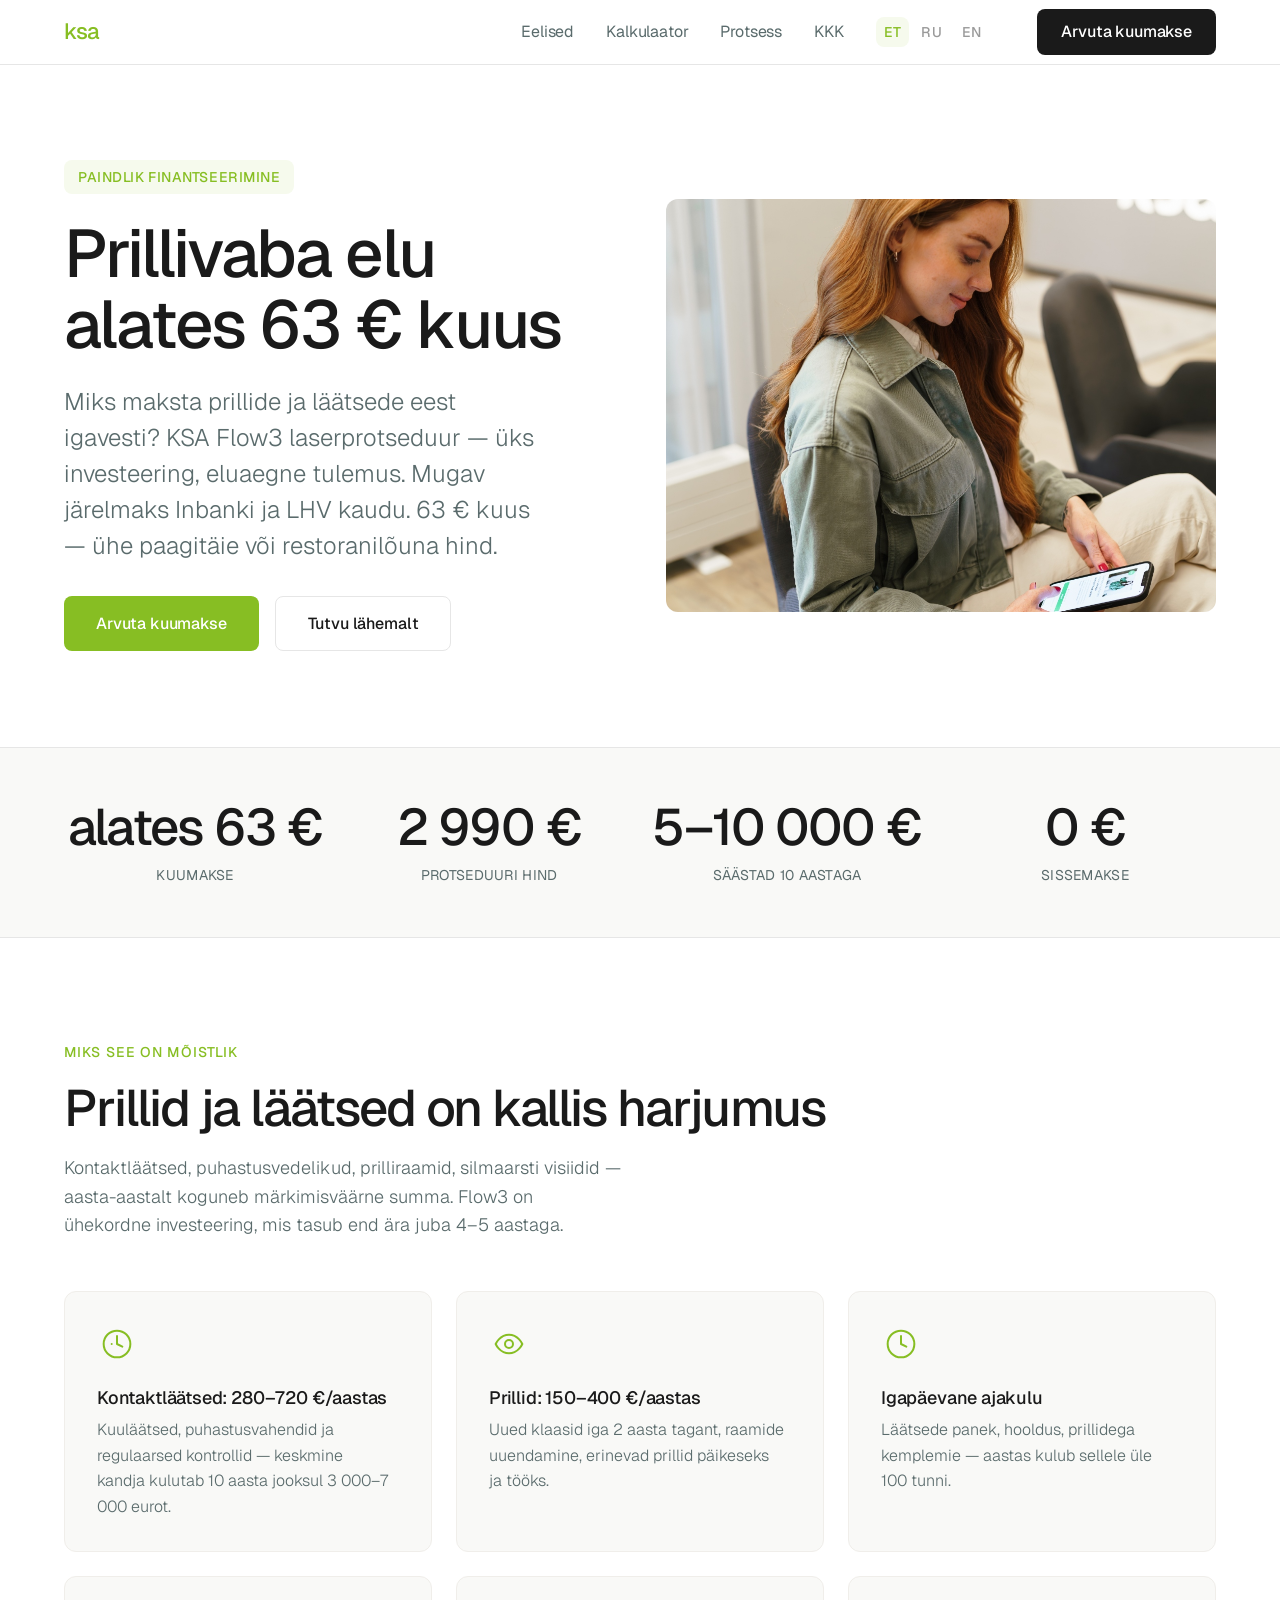
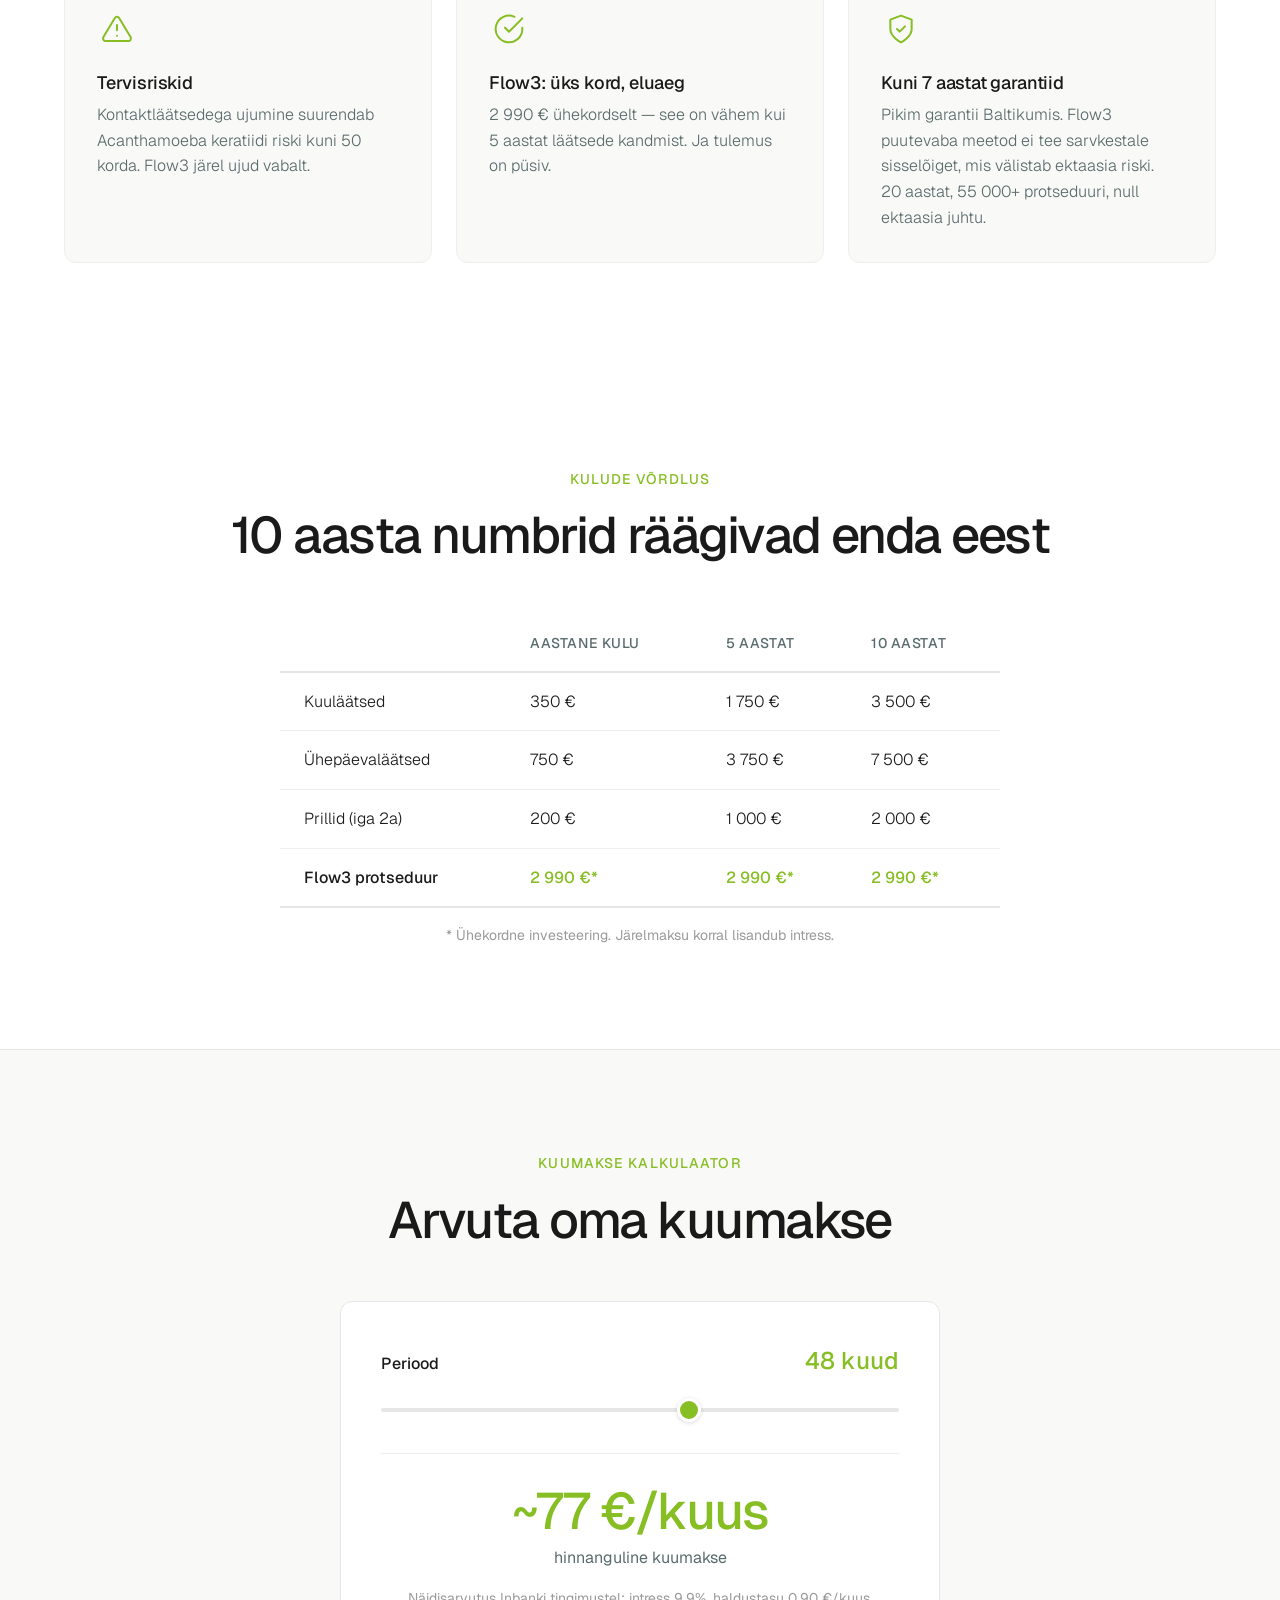
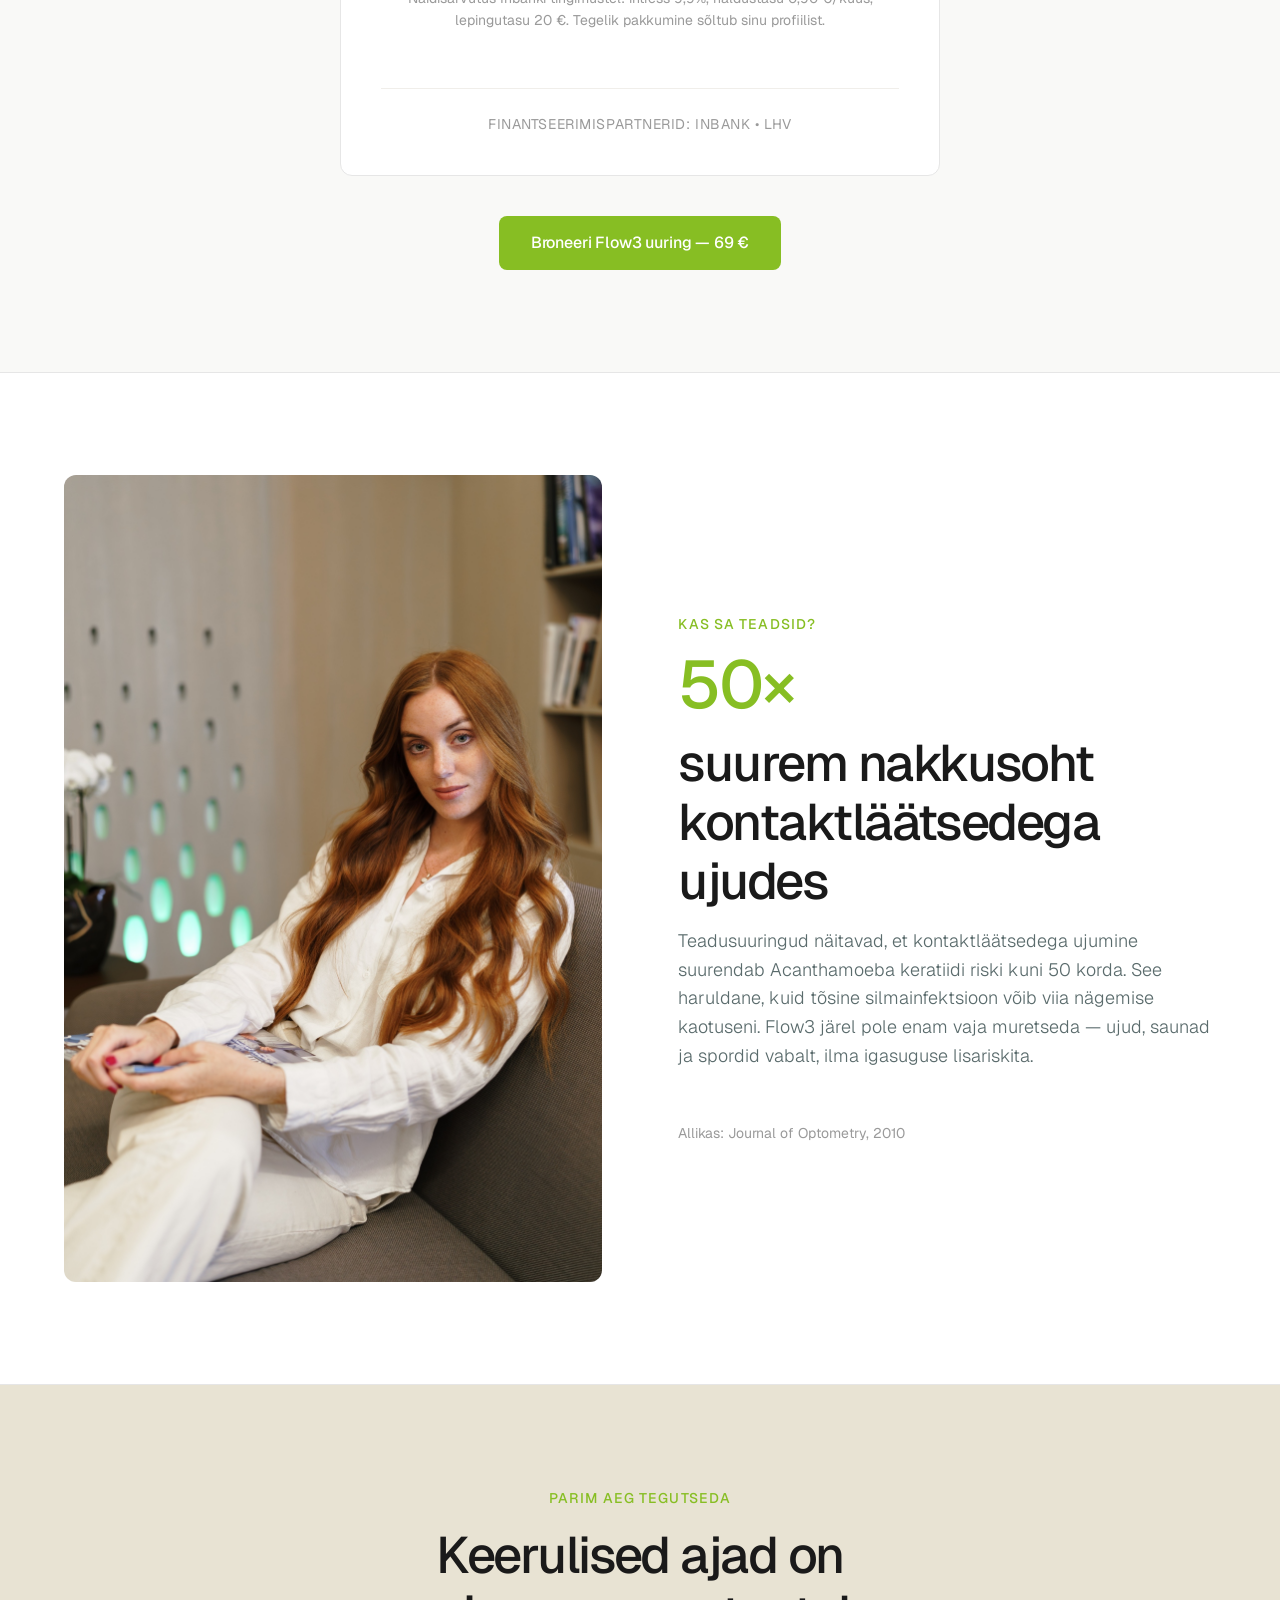
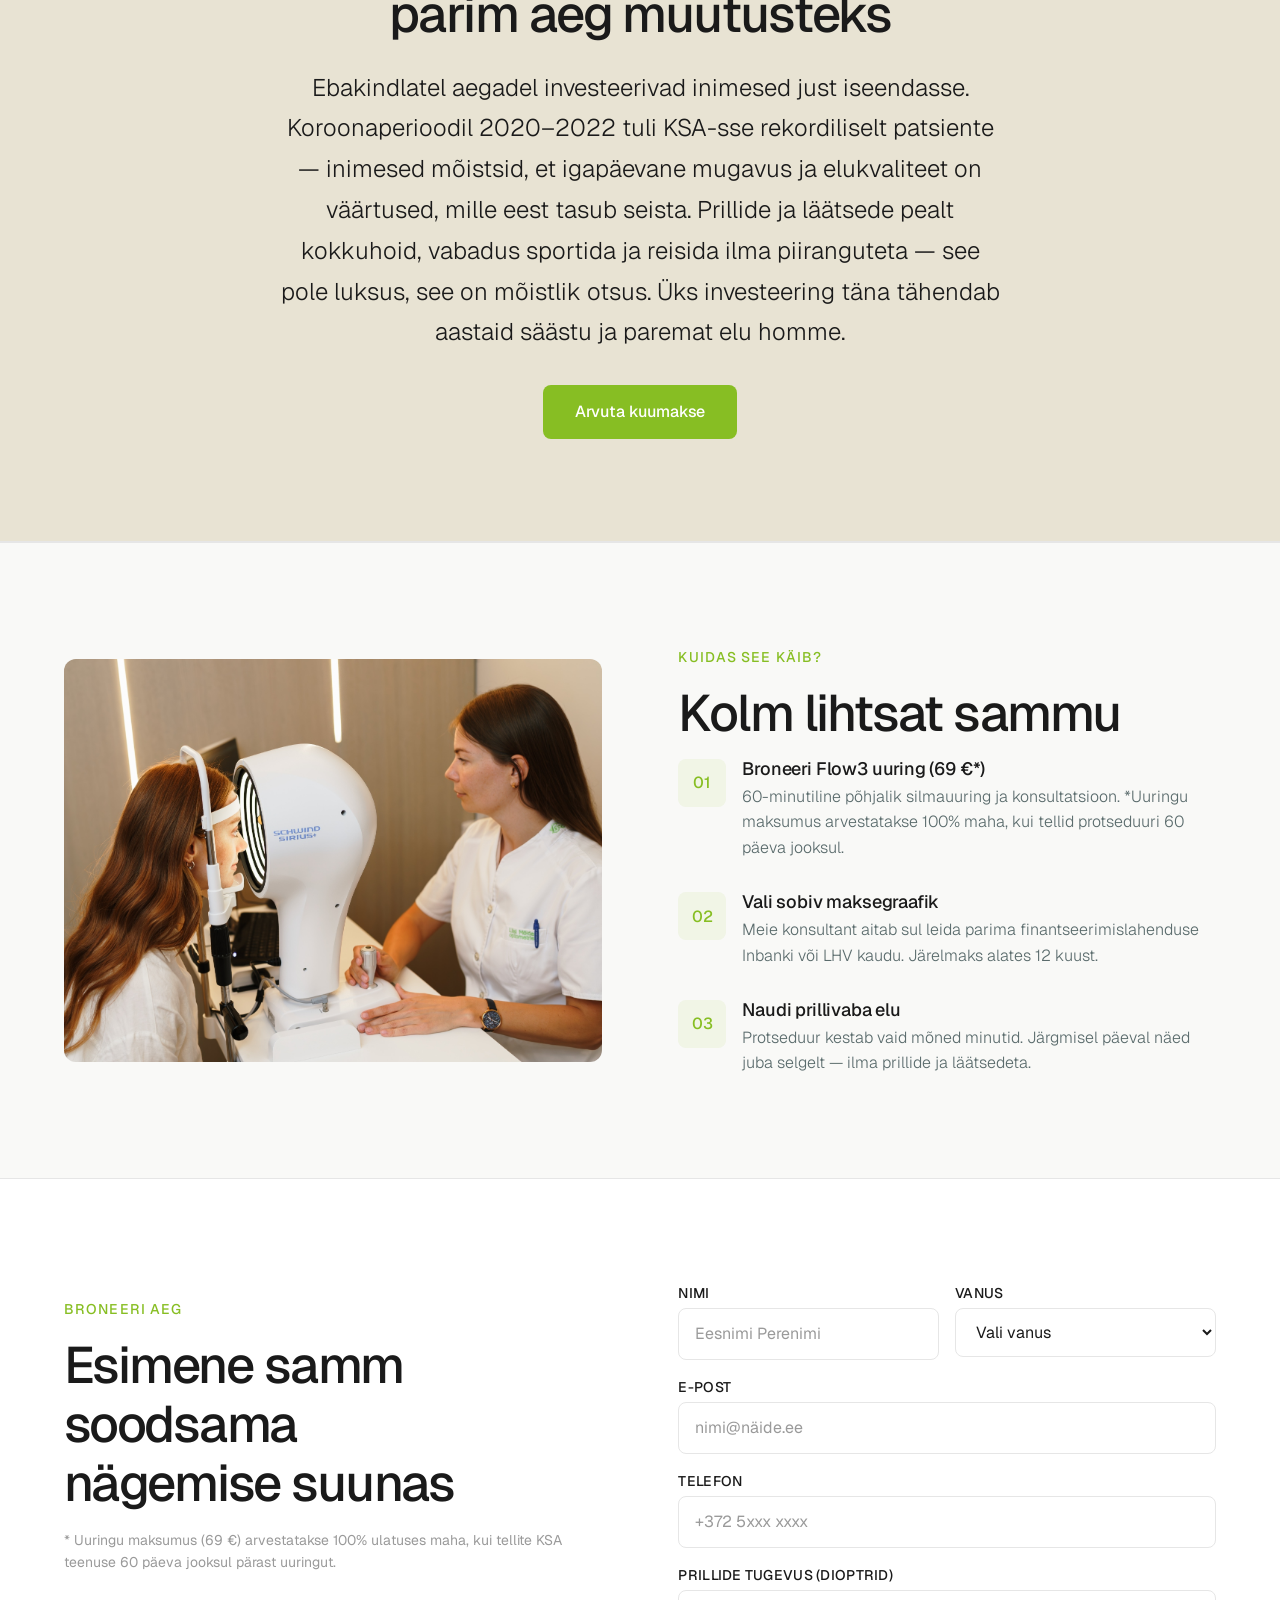
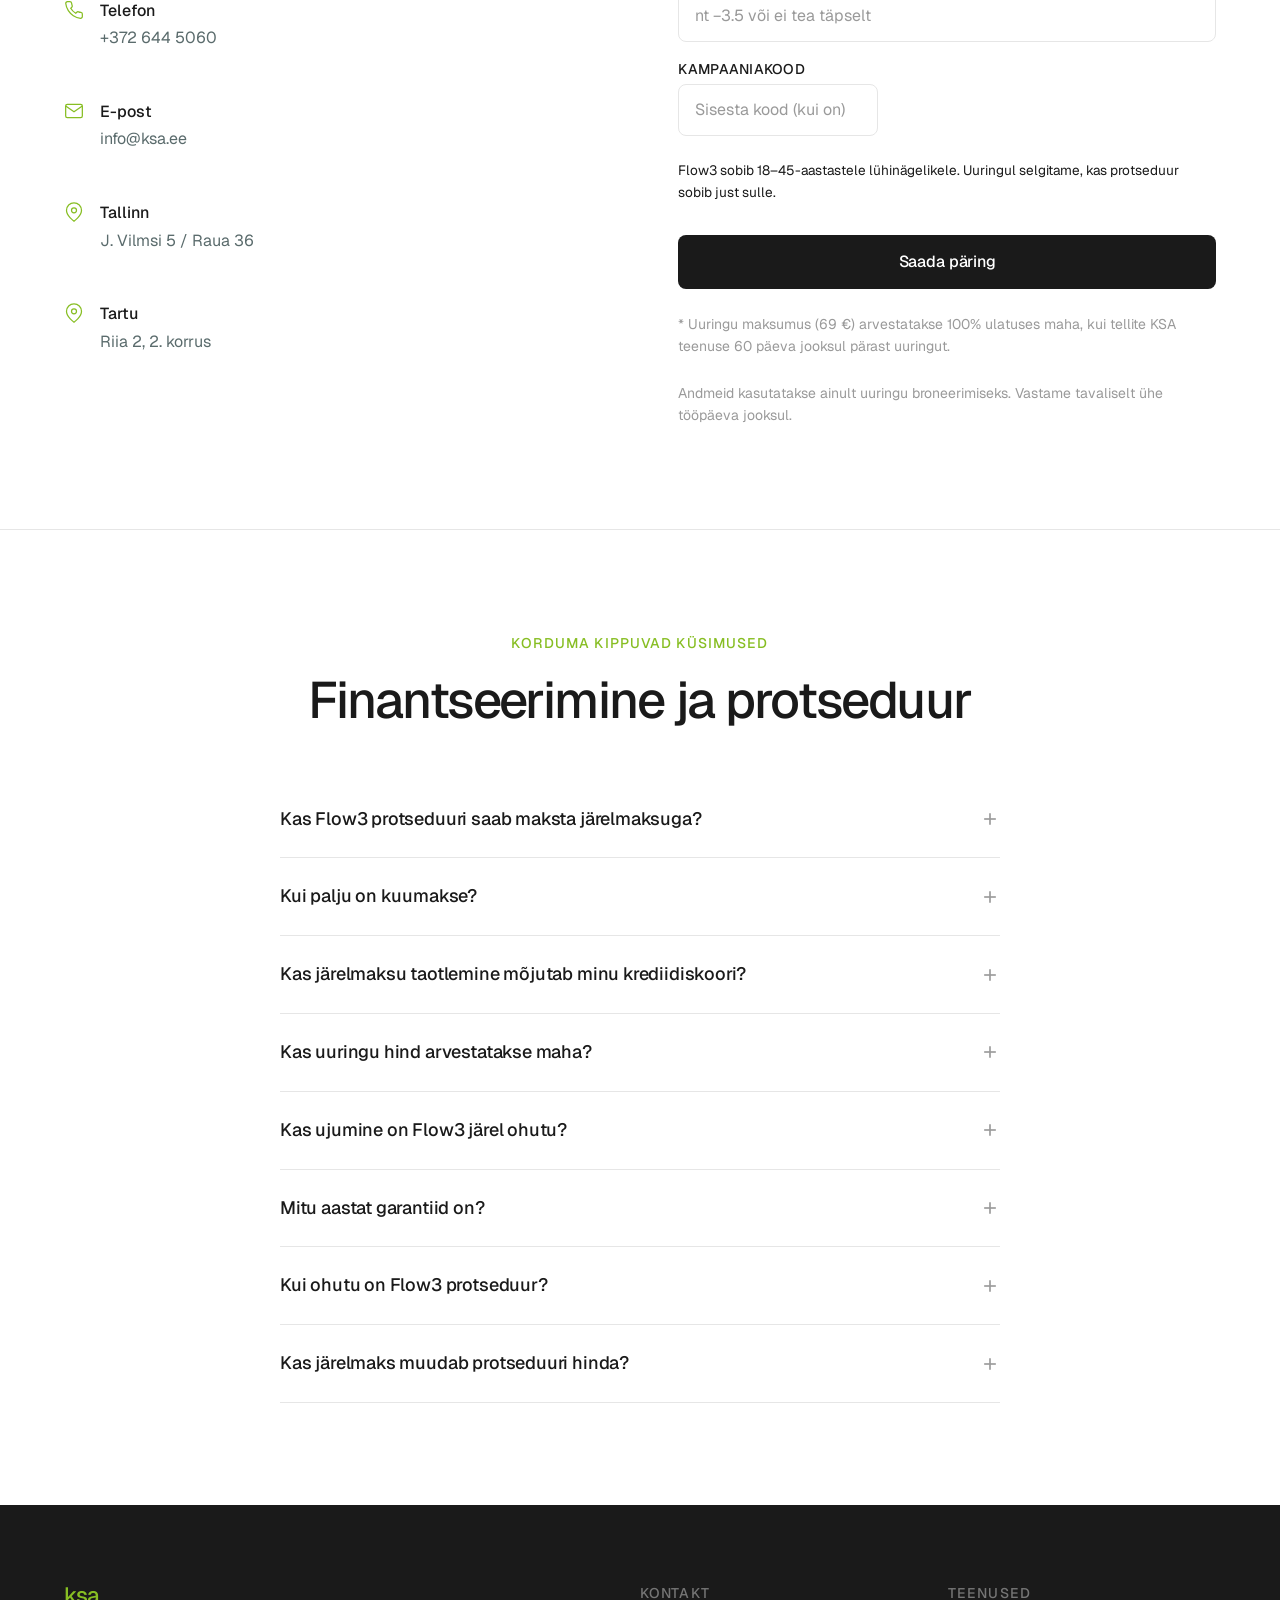
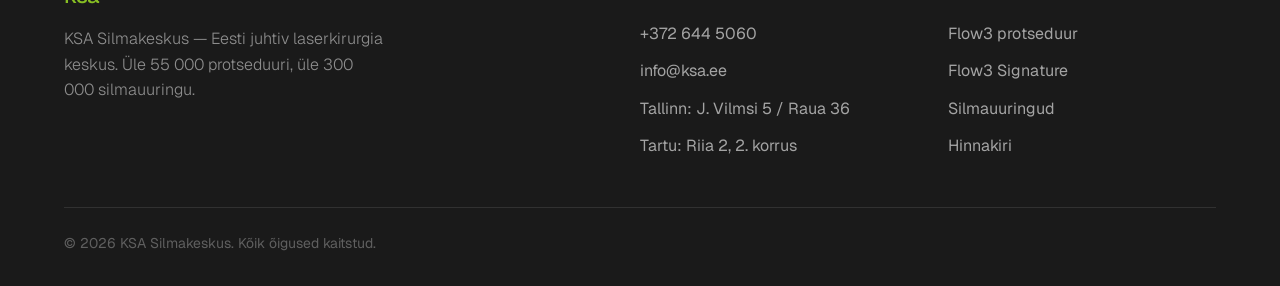
==== index.html @ 9196b253 "Add schema markup (MedicalOrganization + MedicalProcedure) and llms.txt for LLM/AI search visibility" ====
<!DOCTYPE html>
<html lang="et">
<head>
      <!-- Google Tag Manager -->
      <script>(function(w,d,s,l,i){w[l]=w[l]||[];w[l].push({'gtm.start':
                                                                new Date().getTime(),event:'gtm.js'});var f=d.getElementsByTagName(s)[0],
      j=d.createElement(s),dl=l!='dataLayer'?'&l='+l:'';j.async=true;j.src=
      'https://www.googletagmanager.com/gtm.js?id='+i+dl;f.parentNode.insertBefore(j,f);
                                  })(window,document,'script','dataLayer','GTM-KCZVRJ8');</script>
      <!-- End Google Tag Manager -->
<!-- Google Ads tag (gtag.js) -->
<script async src="https://www.googletagmanager.com/gtag/js?id=AW-18030087653"></script>
<script>
window.dataLayer = window.dataLayer || [];
function gtag(){dataLayer.push(arguments);}
gtag('js', new Date());
gtag('config', 'AW-18030087653');
</script>
<meta charset="UTF-8">
<meta name="viewport" content="width=device-width, initial-scale=1.0">
<title>Flow3 järelmaks — KSA Silmakeskus | Prillivaba elu alates 63 € kuus</title>
<meta name="description" content="Flow3 laserprotseduur mugava järelmaksuga alates 63 € kuus. Inbank ja LHV. Üks investeering, eluaegne tulemus. KSA Silmakeskus — Eesti juhtiv laserkirurgia keskus.">
<meta property="og:title" content="Flow3 järelmaks — KSA Silmakeskus | Prillivaba elu alates 63 € kuus">
<meta property="og:description" content="Miks maksta prillide ja läätsede eest igavesti? Flow3 laserprotseduur — üks investeering, eluaegne tulemus. Mugav järelmaks Inbanki ja LHV kaudu.">
<meta property="og:type" content="website">

<link rel="preconnect" href="https://fonts.googleapis.com">
<link rel="preconnect" href="https://fonts.gstatic.com" crossorigin>
<link href="https://fonts.googleapis.com/css2?family=Geist:wght@300;400;500;600&display=swap" rel="stylesheet">

<link rel="stylesheet" href="./base.css">
<link rel="stylesheet" href="./style.css">
<noscript><style>.reveal { opacity: 1 !important; transform: none !important; }</style></noscript>
<!-- Meta Pixel Code -->
<script>
!function(f,b,e,v,n,t,s)
{if(f.fbq)return;n=f.fbq=function(){n.callMethod?
n.callMethod.apply(n,arguments):n.queue.push(arguments)};
if(!f._fbq)f._fbq=n;n.push=n;n.loaded=!0;n.version="2.0";
n.queue=[];t=b.createElement(e);t.async=!0;
t.src=v;s=b.getElementsByTagName(e)[0];
s.parentNode.insertBefore(t,s)}(window, document,"script",
"https://connect.facebook.net/en_US/fbevents.js");
fbq("init", "116445785392738");
fbq("track", "PageView");
</script>
<noscript><img height="1" width="1" style="display:none"
src="https://www.facebook.com/tr?id=116445785392738&ev=PageView&noscript=1"/></noscript>
<!-- End Meta Pixel Code -->
<!-- KSA Silmakeskus Schema Markup — LLM & Search Optimization -->
<script type="application/ld+json">
{
  "@context": "https://schema.org",
  "@type": "MedicalOrganization",
  "name": "KSA Silmakeskus",
  "alternateName": ["KSA Eye Centre", "KSA Глазной Центр"],
  "url": "https://ksa.ee",
  "logo": "https://ksa.ee/logo.png",
  "description": "Estonia's leading laser eye surgery clinic. 55,000+ procedures, 0 ectasia cases in 20+ years. Flow3 SmartSurface touch-free laser vision correction.",
  "foundingDate": "2005",
  "telephone": "+372 644 5060",
  "email": "info@ksa.ee",
  "address": [
    {
      "@type": "PostalAddress",
      "streetAddress": "J. Vilmsi 5",
      "addressLocality": "Tallinn",
      "postalCode": "10126",
      "addressCountry": "EE"
    },
    {
      "@type": "PostalAddress",
      "streetAddress": "Riia 2, 2. korrus",
      "addressLocality": "Tartu",
      "addressCountry": "EE"
    }
  ],
  "geo": {
    "@type": "GeoCoordinates",
    "latitude": "59.4370",
    "longitude": "24.7636"
  },
  "openingHoursSpecification": {
    "@type": "OpeningHoursSpecification",
    "dayOfWeek": ["Monday","Tuesday","Wednesday","Thursday","Friday"],
    "opens": "09:00",
    "closes": "18:00"
  },
  "medicalSpecialty": "Ophthalmology",
  "availableService": [
    {
      "@type": "MedicalProcedure",
      "name": "Flow3 SmartSurface Laser Vision Correction",
      "alternateName": "Flow3",
      "procedureType": "NoninvasiveProcedure",
      "description": "Energy-optimized touch-free laser vision correction using 25-50% less energy than competitors. No incision, no flap. Clear vision next day.",
      "howPerformed": "SCHWIND AMARIS laser reshapes cornea surface without touching it. Procedure takes under 1 minute per eye.",
      "preparation": "60-minute comprehensive eye examination (€69, fully deducted from procedure cost)",
      "followup": "Up to 7-year guarantee — longest in the Baltics",
      "status": "https://schema.org/ActiveActionStatus",
      "offers": [
        {
          "@type": "Offer",
          "name": "Flow3 Standard",
          "price": "2990",
          "priceCurrency": "EUR",
          "description": "Both eyes. Instalment from €63/month via Inbank or LHV."
        },
        {
          "@type": "Offer",
          "name": "Flow3 Signature",
          "price": "3990",
          "priceCurrency": "EUR"
        },
        {
          "@type": "Offer",
          "name": "Flow3 Eye Examination",
          "price": "69",
          "priceCurrency": "EUR",
          "description": "60-minute comprehensive exam. 100% deducted from procedure price if patient proceeds within 60 days."
        }
      ]
    }
  ],
  "employee": [
    {
      "@type": "Physician",
      "name": "Dr. Ants Haavel",
      "jobTitle": "CEO and Ophthalmic Surgeon",
      "description": "20+ years experience in laser eye surgery. Performed 55,000+ procedures with 0 ectasia cases."
    },
    {
      "@type": "Physician",
      "name": "Dr. Karl-Erik Tillmann",
      "jobTitle": "Ophthalmic Surgeon"
    }
  ],
  "aggregateRating": {
    "@type": "AggregateRating",
    "ratingValue": "4.9",
    "reviewCount": "2500",
    "bestRating": "5"
  },
  "sameAs": [
    "https://www.facebook.com/KSASilmakeskus",
    "https://www.instagram.com/ksa_silmakeskus"
  ],
  "hasCredential": {
    "@type": "EducationalOccupationalCredential",
    "credentialCategory": "Medical License",
    "description": "55,000+ laser procedures performed. Zero ectasia cases in 20+ year history. SCHWIND certified centre."
  },
  "keywords": "laser eye surgery Estonia, Flow3, silma laseroperatsioon, лазерная коррекция зрения Таллинн, SmartSurface, touch-free laser, KSA Silmakeskus"
}
</script>

</head>
<body>
      <!-- Google Tag Manager (noscript) -->
      <noscript><iframe src="https://www.googletagmanager.com/ns.html?id=GTM-KCZVRJ8" height="0" width="0" style="display:none;visibility:hidden"></iframe>iframe></noscript>
    <!-- End Google Tag Manager (noscript) --></noscript>

<!-- ===== HEADER ===== -->
<header class="header" id="header">
  <div class="container header__inner">
    <a href="https://ksa.ee" target="_blank" rel="noopener noreferrer" class="header__logo" aria-label="KSA Silmakeskus">
      <svg viewBox="0 0 120 48" fill="none" xmlns="http://www.w3.org/2000/svg" aria-hidden="true">
        <text x="0" y="36" font-family="Geist, sans-serif" font-weight="500" font-size="38" fill="#87be23" letter-spacing="-2">ksa</text>
      </svg>
    </a>
    <nav class="header__nav" id="mainNav">
      <a href="#eelised">Eelised</a>
      <a href="#kalkulaator">Kalkulaator</a>
      <a href="#protsess">Protsess</a>
      <a href="#kkk">KKK</a>
      <div class="lang-switch">
        <a href="/" class="active">ET</a>
        <a href="/ru">RU</a>
        <a href="/en">EN</a>
      </div>
      <a href="#broneeri" class="header__cta">Arvuta kuumakse</a>
    </nav>
    <button class="mobile-toggle" id="mobileToggle" aria-label="Menüü">
      <span></span><span></span><span></span>
    </button>
  </div>
</header>

<!-- ===== HERO ===== -->
<section class="hero">
  <div class="container">
    <div class="hero__grid">
      <div class="hero__content">
        <div class="hero__badge">Paindlik finantseerimine</div>
        <h1 class="hero__title">Prillivaba elu alates 63 € kuus</h1>
        <p class="hero__subtitle">Miks maksta prillide ja läätsede eest igavesti? KSA Flow3 laserprotseduur — üks investeering, eluaegne tulemus. Mugav järelmaks Inbanki ja LHV kaudu. 63 € kuus — ühe paagitäie või restoranilõuna hind.</p>
        <div class="hero__actions">
          <a href="#kalkulaator" class="btn btn--primary">Arvuta kuumakse</a>
          <a href="#eelised" class="btn btn--outline">Tutvu lähemalt</a>
        </div>
      </div>
      <div class="hero__image">
        <img src="./assets/hero-patient.jpg" alt="Rahulolev patsient pärast Flow3 laserprotseduuri KSA Silmakeskuses" loading="eager" width="800" height="600">
      </div>
    </div>
  </div>
</section>

<!-- ===== STATS ===== -->
<section class="stats">
  <div class="container">
    <div class="stats__grid">
      <div class="stats__item reveal">
        <div class="stats__number">alates 63 €</div>
        <div class="stats__label">kuumakse</div>
      </div>
      <div class="stats__item reveal">
        <div class="stats__number">2 990 €</div>
        <div class="stats__label">protseduuri hind</div>
      </div>
      <div class="stats__item reveal">
        <div class="stats__number">5–10 000 €</div>
        <div class="stats__label">säästad 10 aastaga</div>
      </div>
      <div class="stats__item reveal">
        <div class="stats__number">0 €</div>
        <div class="stats__label">sissemakse</div>
      </div>
    </div>
  </div>
</section>

<!-- ===== COST COMPARISON / BENEFITS ===== -->
<section class="benefits" id="eelised">
  <div class="container">
    <div class="section__label">Miks see on mõistlik</div>
    <h2 class="section__title">Prillid ja läätsed on kallis harjumus</h2>
    <p class="section__subtitle">Kontaktläätsed, puhastusvedelikud, prilliraamid, silmaarsti visiidid — aasta-aastalt koguneb märkimisväärne summa. Flow3 on ühekordne investeering, mis tasub end ära juba 4–5 aastaga.</p>

    <div class="benefits__grid">
      <div class="benefit-card reveal">
        <div class="benefit-card__icon">
          <svg width="32" height="32" viewBox="0 0 24 24" fill="none" stroke="currentColor" stroke-width="1.5" stroke-linecap="round" stroke-linejoin="round"><circle cx="12" cy="12" r="10"/><path d="M12 6v6l4 2"/><path d="M8 12h.01"/></svg>
        </div>
        <h3 class="benefit-card__title">Kontaktläätsed: 280–720 €/aastas</h3>
        <p class="benefit-card__text">Kuuläätsed, puhastusvahendid ja regulaarsed kontrollid — keskmine kandja kulutab 10 aasta jooksul 3 000–7 000 eurot.</p>
      </div>

      <div class="benefit-card reveal">
        <div class="benefit-card__icon">
          <svg width="32" height="32" viewBox="0 0 24 24" fill="none" stroke="currentColor" stroke-width="1.5" stroke-linecap="round" stroke-linejoin="round"><path d="M2 12s3-7 10-7 10 7 10 7-3 7-10 7-10-7-10-7z"/><circle cx="12" cy="12" r="3"/></svg>
        </div>
        <h3 class="benefit-card__title">Prillid: 150–400 €/aastas</h3>
        <p class="benefit-card__text">Uued klaasid iga 2 aasta tagant, raamide uuendamine, erinevad prillid päikeseks ja tööks.</p>
      </div>

      <div class="benefit-card reveal">
        <div class="benefit-card__icon">
          <svg width="32" height="32" viewBox="0 0 24 24" fill="none" stroke="currentColor" stroke-width="1.5" stroke-linecap="round" stroke-linejoin="round"><circle cx="12" cy="12" r="10"/><polyline points="12 6 12 12 16 14"/></svg>
        </div>
        <h3 class="benefit-card__title">Igapäevane ajakulu</h3>
        <p class="benefit-card__text">Läätsede panek, hooldus, prillidega kemplemie — aastas kulub sellele üle 100 tunni.</p>
      </div>

      <div class="benefit-card reveal">
        <div class="benefit-card__icon">
          <svg width="32" height="32" viewBox="0 0 24 24" fill="none" stroke="currentColor" stroke-width="1.5" stroke-linecap="round" stroke-linejoin="round"><path d="M10.29 3.86L1.82 18a2 2 0 0 0 1.71 3h16.94a2 2 0 0 0 1.71-3L13.71 3.86a2 2 0 0 0-3.42 0z"/><line x1="12" y1="9" x2="12" y2="13"/><line x1="12" y1="17" x2="12.01" y2="17"/></svg>
        </div>
        <h3 class="benefit-card__title">Tervisriskid</h3>
        <p class="benefit-card__text">Kontaktläätsedega ujumine suurendab Acanthamoeba keratiidi riski kuni 50 korda. Flow3 järel ujud vabalt.</p>
      </div>

      <div class="benefit-card reveal">
        <div class="benefit-card__icon">
          <svg width="32" height="32" viewBox="0 0 24 24" fill="none" stroke="currentColor" stroke-width="1.5" stroke-linecap="round" stroke-linejoin="round"><path d="M22 11.08V12a10 10 0 1 1-5.93-9.14"/><polyline points="22 4 12 14.01 9 11.01"/></svg>
        </div>
        <h3 class="benefit-card__title">Flow3: üks kord, eluaeg</h3>
        <p class="benefit-card__text">2 990 € ühekordselt — see on vähem kui 5 aastat läätsede kandmist. Ja tulemus on püsiv.</p>
      </div>

      <div class="benefit-card reveal">
        <div class="benefit-card__icon">
          <svg width="32" height="32" viewBox="0 0 24 24" fill="none" stroke="currentColor" stroke-width="1.5" stroke-linecap="round" stroke-linejoin="round"><path d="M12 22s8-4 8-10V5l-8-3-8 3v7c0 6 8 10 8 10z"/><path d="m9 12 2 2 4-4"/></svg>
        </div>
        <h3 class="benefit-card__title">Kuni 7 aastat garantiid</h3>
        <p class="benefit-card__text">Pikim garantii Baltikumis. Flow3 puutevaba meetod ei tee sarvkestale sisselõiget, mis välistab ektaasia riski. 20 aastat, 55 000+ protseduuri, null ektaasia juhtu.</p>
      </div>
    </div>
  </div>
</section>

<!-- ===== COMPARISON TABLE ===== -->
<section class="comparison">
  <div class="container">
    <div class="section__label" style="text-align:center;">Kulude võrdlus</div>
    <h2 class="section__title" style="text-align:center;margin-bottom:clamp(var(--space-10),4vw,var(--space-16));">10 aasta numbrid räägivad enda eest</h2>

    <table class="comparison__table reveal">
      <thead>
        <tr>
          <th></th>
          <th>Aastane kulu</th>
          <th>5 aastat</th>
          <th>10 aastat</th>
        </tr>
      </thead>
      <tbody>
        <tr>
          <td>Kuuläätsed</td>
          <td>350 €</td>
          <td>1 750 €</td>
          <td>3 500 €</td>
        </tr>
        <tr>
          <td>Ühepäevaläätsed</td>
          <td>750 €</td>
          <td>3 750 €</td>
          <td>7 500 €</td>
        </tr>
        <tr>
          <td>Prillid (iga 2a)</td>
          <td>200 €</td>
          <td>1 000 €</td>
          <td>2 000 €</td>
        </tr>
        <tr>
          <td>Flow3 protseduur</td>
          <td class="highlight">2 990 €*</td>
          <td class="highlight">2 990 €*</td>
          <td class="highlight">2 990 €*</td>
        </tr>
      </tbody>
    </table>
    <p style="text-align:center;font-size:var(--text-xs);color:var(--color-text-muted);margin-top:var(--space-4);max-width:720px;margin-left:auto;margin-right:auto;">* Ühekordne investeering. Järelmaksu korral lisandub intress.</p>
  </div>
</section>

<!-- ===== CALCULATOR ===== -->
<section class="calculator" id="kalkulaator">
  <div class="container">
    <div class="section__label" style="text-align:center;">Kuumakse kalkulaator</div>
    <h2 class="section__title" style="text-align:center;margin-bottom:clamp(var(--space-10),4vw,var(--space-16));">Arvuta oma kuumakse</h2>

    <div class="calc__card reveal">
      <div class="calc__slider-group">
        <div class="calc__slider-label">
          <span>Periood</span>
          <strong id="periodDisplay">48 kuud</strong>
        </div>
        <input type="range" class="calc__slider" id="periodSlider" min="12" max="72" value="48" step="6">
      </div>

      <div class="calc__result">
        <div class="calc__result-number" id="monthlyPayment">~75 €/kuus</div>
        <div class="calc__result-label">hinnanguline kuumakse</div>
        <p class="calc__result-note">Näidisarvutus Inbanki tingimustel: intress 9,9%, haldustasu 0,90 €/kuus, lepingutasu 20 €. Tegelik pakkumine sõltub sinu profiilist.</p>
      </div>

      <div class="calc__partners">
        <span>Finantseerimispartnerid: Inbank • LHV</span>
      </div>
    </div>

    <div style="text-align:center;margin-top:var(--space-10);">
      <a href="#broneeri" class="btn btn--primary">Broneeri Flow3 uuring — 69 €</a>
    </div>
  </div>
</section>

<!-- ===== RISK / SWIMMING ===== -->
<section class="risk" id="ohutus">
  <div class="container">
    <div class="risk__grid">
      <div class="risk__image reveal">
        <img src="./assets/lifestyle.jpg" alt="Aktiivne elustiil pärast Flow3 laserprotseduuri" loading="lazy" width="800" height="600">
      </div>
      <div>
        <div class="section__label">Kas sa teadsid?</div>
        <div class="risk__stat">50×</div>
        <h2 class="section__title">suurem nakkusoht kontaktläätsedega ujudes</h2>
        <p class="section__subtitle">Teadusuuringud näitavad, et kontaktläätsedega ujumine suurendab Acanthamoeba keratiidi riski kuni 50 korda. See haruldane, kuid tõsine silmainfektsioon võib viia nägemise kaotuseni. Flow3 järel pole enam vaja muretseda — ujud, saunad ja spordid vabalt, ilma igasuguse lisariskita.</p>
        <p style="font-size:var(--text-xs);color:var(--color-text-muted);margin-top:var(--space-2);">Allikas: Journal of Optometry, 2010</p>
      </div>
    </div>
  </div>
</section>

<!-- ===== MOTIVATION / TOUGH TIMES ===== -->
<section class="motivation">
  <div class="container">
    <div class="motivation__inner reveal">
      <div class="section__label" style="text-align:center;">Parim aeg tegutseda</div>
      <h2 class="section__title" style="text-align:center;margin-bottom:var(--space-6);">Keerulised ajad on parim aeg muutusteks</h2>
      <p class="motivation__text">Ebakindlatel aegadel investeerivad inimesed just iseendasse. Koroonaperioodil 2020–2022 tuli KSA-sse rekordiliselt patsiente — inimesed mõistsid, et igapäevane mugavus ja elukvaliteet on väärtused, mille eest tasub seista. Prillide ja läätsede pealt kokkuhoid, vabadus sportida ja reisida ilma piiranguteta — see pole luksus, see on mõistlik otsus. Üks investeering täna tähendab aastaid säästu ja paremat elu homme.</p>
      <div style="text-align:center;margin-top:var(--space-8);">
        <a href="#kalkulaator" class="btn btn--primary">Arvuta kuumakse</a>
      </div>
    </div>
  </div>
</section>

<!-- ===== PROCESS / HOW IT WORKS ===== -->
<section class="process" id="protsess">
  <div class="container">
    <div class="process__grid">
      <div class="process__image reveal">
        <img src="./assets/exam.jpg" alt="Flow3 silmauuring KSA Silmakeskuses" loading="lazy" width="800" height="600">
      </div>
      <div>
        <div class="section__label">Kuidas see käib?</div>
        <h2 class="section__title">Kolm lihtsat sammu</h2>

        <div class="process__steps">
          <div class="step reveal">
            <div class="step__number">01</div>
            <div>
              <h3 class="step__title">Broneeri Flow3 uuring (69 €*)</h3>
              <p class="step__text">60-minutiline põhjalik silmauuring ja konsultatsioon. *Uuringu maksumus arvestatakse 100% maha, kui tellid protseduuri 60 päeva jooksul.</p>
            </div>
          </div>
          <div class="step reveal">
            <div class="step__number">02</div>
            <div>
              <h3 class="step__title">Vali sobiv maksegraafik</h3>
              <p class="step__text">Meie konsultant aitab sul leida parima finantseerimislahenduse Inbanki või LHV kaudu. Järelmaks alates 12 kuust.</p>
            </div>
          </div>
          <div class="step reveal">
            <div class="step__number">03</div>
            <div>
              <h3 class="step__title">Naudi prillivaba elu</h3>
              <p class="step__text">Protseduur kestab vaid mõned minutid. Järgmisel päeval näed juba selgelt — ilma prillide ja läätsedeta.</p>
            </div>
          </div>
        </div>
      </div>
    </div>
  </div>
</section>

<!-- ===== CONTACT FORM ===== -->
<section class="contact" id="broneeri">
  <div class="container">
    <div class="contact__grid">
      <div class="contact__info">
        <div class="section__label">Broneeri aeg</div>
        <h2 class="section__title">Esimene samm soodsama nägemise suunas</h2>
        <p class="form__note" style="margin-top:var(--space-2);margin-bottom:var(--space-6);">* Uuringu maksumus (69 €) arvestatakse 100% ulatuses maha, kui tellite KSA teenuse 60 päeva jooksul pärast uuringut.</p>

        <div style="display:flex;flex-direction:column;gap:var(--space-6);">
          <div class="contact__detail">
            <svg class="contact__detail-icon" viewBox="0 0 24 24" fill="none" stroke="currentColor" stroke-width="1.5"><path d="M22 16.92v3a2 2 0 0 1-2.18 2 19.79 19.79 0 0 1-8.63-3.07 19.5 19.5 0 0 1-6-6 19.79 19.79 0 0 1-3.07-8.67A2 2 0 0 1 4.11 2h3a2 2 0 0 1 2 1.72c.127.96.361 1.903.7 2.81a2 2 0 0 1-.45 2.11L8.09 9.91a16 16 0 0 0 6 6l1.27-1.27a2 2 0 0 1 2.11-.45c.907.339 1.85.573 2.81.7A2 2 0 0 1 22 16.92z"/></svg>
            <div class="contact__detail-text">
              <strong>Telefon</strong>
              +372 644 5060
            </div>
          </div>
          <div class="contact__detail">
            <svg class="contact__detail-icon" viewBox="0 0 24 24" fill="none" stroke="currentColor" stroke-width="1.5"><path d="M4 4h16c1.1 0 2 .9 2 2v12c0 1.1-.9 2-2 2H4c-1.1 0-2-.9-2-2V6c0-1.1.9-2 2-2z"/><polyline points="22,6 12,13 2,6"/></svg>
            <div class="contact__detail-text">
              <strong>E-post</strong>
              <a href="mailto:info@ksa.ee">info@ksa.ee</a>
            </div>
          </div>
          <div class="contact__detail">
            <svg class="contact__detail-icon" viewBox="0 0 24 24" fill="none" stroke="currentColor" stroke-width="1.5"><path d="M21 10c0 7-9 13-9 13s-9-6-9-13a9 9 0 0 1 18 0z"/><circle cx="12" cy="10" r="3"/></svg>
            <div class="contact__detail-text">
              <strong>Tallinn</strong>
              J. Vilmsi 5 / Raua 36
            </div>
          </div>
          <div class="contact__detail">
            <svg class="contact__detail-icon" viewBox="0 0 24 24" fill="none" stroke="currentColor" stroke-width="1.5"><path d="M21 10c0 7-9 13-9 13s-9-6-9-13a9 9 0 0 1 18 0z"/><circle cx="12" cy="10" r="3"/></svg>
            <div class="contact__detail-text">
              <strong>Tartu</strong>
              Riia 2, 2. korrus
            </div>
          </div>
        </div>
      </div>

      <div>
        <form class="form" id="contactForm" novalidate>
          <input type="hidden" name="lp_source" value="LP-Finance-ET">
          <div class="form__row">
            <div class="form__group">
              <label class="form__label" for="name">Nimi</label>
              <input class="form__input" type="text" id="name" name="name" placeholder="Eesnimi Perenimi" required>
            </div>
            <div class="form__group">
              <label class="form__label" for="age">Vanus</label>
              <select class="form__input" id="age" name="age" required>
                <option value="" disabled selected>Vali vanus</option>
                <option value="18-21">18–21</option>
                <option value="22-25">22–25</option>
                <option value="26-30">26–30</option>
                <option value="31-35">31–35</option>
                <option value="36-40">36–40</option>
                <option value="41-45">41–45</option>
              </select>
            </div>
          </div>
          <div class="form__group">
            <label class="form__label" for="email">E-post</label>
            <input class="form__input" type="email" id="email" name="email" placeholder="nimi@näide.ee" required>
          </div>
          <div class="form__group">
            <label class="form__label" for="phone">Telefon</label>
            <input class="form__input" type="tel" id="phone" name="phone" placeholder="+372 5xxx xxxx" required>
          </div>
          <div class="form__group">
            <label class="form__label" for="diopter">Prillide tugevus (dioptrid)</label>
            <input class="form__input" type="text" id="diopter" name="diopter" placeholder="nt −3.5 või ei tea täpselt">
          </div>

          <div class="form__group">
            <label class="form__label" for="campaign_code">Kampaaniakood</label>
            <input class="form__input form__input--short" type="text" id="campaign_code" name="campaign_code" placeholder="Sisesta kood (kui on)">
          </div>
          <p class="form__note" style="margin-bottom:var(--space-2);color:var(--text-secondary);font-size:0.85rem;">Flow3 sobib 18–45-aastastele lühinägelikele. Uuringul selgitame, kas protseduur sobib just sulle.</p>
          <button type="submit" class="btn btn--dark" style="width:100%;margin-top:var(--space-2);">Saada päring</button>
          <p class="form__note">* Uuringu maksumus (69 €) arvestatakse 100% ulatuses maha, kui tellite KSA teenuse 60 päeva jooksul pärast uuringut.</p>
          <p class="form__note">Andmeid kasutatakse ainult uuringu broneerimiseks. Vastame tavaliselt ühe tööpäeva jooksul.</p>
        </form>

        <div class="form__success" id="formSuccess">
          <p>Päring saadetud</p>
          <span>Võtame teiega ühendust esimesel võimalusel, et leppida kokku uuringu aeg.</span>
        </div>
      </div>
    </div>
  </div>
</section>

<!-- ===== FAQ ===== -->
<section class="faq" id="kkk">
  <div class="container">
    <div class="section__label" style="text-align:center;">Korduma kippuvad küsimused</div>
    <h2 class="section__title" style="text-align:center;margin-bottom:clamp(var(--space-10),4vw,var(--space-16));">Finantseerimine ja protseduur</h2>

    <div class="faq__list">
      <div class="faq__item">
        <button class="faq__question" aria-expanded="false">
          Kas Flow3 protseduuri saab maksta järelmaksuga?
          <svg class="faq__icon" viewBox="0 0 24 24" fill="none" stroke="currentColor" stroke-width="2"><line x1="12" y1="5" x2="12" y2="19"/><line x1="5" y1="12" x2="19" y2="12"/></svg>
        </button>
        <div class="faq__answer"><div class="faq__answer-inner">Jah. KSA teeb koostööd Inbanki ja LHV-ga, kes pakuvad paindlikku järelmaksu perioodiga 12–72 kuud. Sissemakset ei ole vaja ja otsuse saad mõne minutiga.</div></div>
      </div>

      <div class="faq__item">
        <button class="faq__question" aria-expanded="false">
          Kui palju on kuumakse?
          <svg class="faq__icon" viewBox="0 0 24 24" fill="none" stroke="currentColor" stroke-width="2"><line x1="12" y1="5" x2="12" y2="19"/><line x1="5" y1="12" x2="19" y2="12"/></svg>
        </button>
        <div class="faq__answer"><div class="faq__answer-inner">Sõltub valitud perioodist. 48 kuu puhul on kuumakse umbes 75 eurot, 60 kuu puhul umbes 63 eurot — ühe paagitäie või kolmekäigulise restoranilõuna hind. Täpse pakkumise saad pärast taotluse esitamist.</div></div>
      </div>

      <div class="faq__item">
        <button class="faq__question" aria-expanded="false">
          Kas järelmaksu taotlemine mõjutab minu krediidiskoori?
          <svg class="faq__icon" viewBox="0 0 24 24" fill="none" stroke="currentColor" stroke-width="2"><line x1="12" y1="5" x2="12" y2="19"/><line x1="5" y1="12" x2="19" y2="12"/></svg>
        </button>
        <div class="faq__answer"><div class="faq__answer-inner">Taotluse esitamine võib mõjutada krediidiskoori. Soovitame taotluse esitada siis, kui oled otsuse protseduuri kasuks juba teinud.</div></div>
      </div>

      <div class="faq__item">
        <button class="faq__question" aria-expanded="false">
          Kas uuringu hind arvestatakse maha?
          <svg class="faq__icon" viewBox="0 0 24 24" fill="none" stroke="currentColor" stroke-width="2"><line x1="12" y1="5" x2="12" y2="19"/><line x1="5" y1="12" x2="19" y2="12"/></svg>
        </button>
        <div class="faq__answer"><div class="faq__answer-inner">Jah. Kui tellid Flow3 protseduuri 60 päeva jooksul pärast uuringut, arvestatakse uuringu maksumus (69 €) 100% ulatuses protseduuri hinnast maha.</div></div>
      </div>

      <div class="faq__item">
        <button class="faq__question" aria-expanded="false">
          Kas ujumine on Flow3 järel ohutu?
          <svg class="faq__icon" viewBox="0 0 24 24" fill="none" stroke="currentColor" stroke-width="2"><line x1="12" y1="5" x2="12" y2="19"/><line x1="5" y1="12" x2="19" y2="12"/></svg>
        </button>
        <div class="faq__answer"><div class="faq__answer-inner">Absoluutselt. Erinevalt kontaktläätsedest, mille kandmine vees suurendab infektsiooniriski oluliselt, on Flow3 järel ujumine täiesti ohutu juba paar nädalat pärast protseduuri.</div></div>
      </div>

      <div class="faq__item">
        <button class="faq__question" aria-expanded="false">
          Mitu aastat garantiid on?
          <svg class="faq__icon" viewBox="0 0 24 24" fill="none" stroke="currentColor" stroke-width="2"><line x1="12" y1="5" x2="12" y2="19"/><line x1="5" y1="12" x2="19" y2="12"/></svg>
        </button>
        <div class="faq__answer"><div class="faq__answer-inner">KSA pakub kuni 7-aastast garantiid — see on pikim kogu Baltikumis. Meie jaoks on see enesestmõistetav, sest usume oma tulemusesse. 55 000+ protseduuri ja 20 aasta kogemusega pole meil esinenud ühtegi ektaasia juhtu.</div></div>
      </div>

      <div class="faq__item">
        <button class="faq__question" aria-expanded="false">
          Kui ohutu on Flow3 protseduur?
          <svg class="faq__icon" viewBox="0 0 24 24" fill="none" stroke="currentColor" stroke-width="2"><line x1="12" y1="5" x2="12" y2="19"/><line x1="5" y1="12" x2="19" y2="12"/></svg>
        </button>
        <div class="faq__answer"><div class="faq__answer-inner">Flow3 on pindmine, puutevaba laserprotseduur, mis ei tee sarvkestale sisselõiget. Ektaasia — sarvkesta progresseeruv nõrgenemine — on tüsistus, mida seostatakse just lõikepõhise (klapi ehk LASIK) laserkirurgiaga. KSA-s on 20 aasta jooksul ja üle 55 000 protseduuri esinenud null ektaasia juhtu. See on üks parimaid ohutustulemusi kogu Euroopas.</div></div>
      </div>

      <div class="faq__item">
        <button class="faq__question" aria-expanded="false">
          Kas järelmaks muudab protseduuri hinda?
          <svg class="faq__icon" viewBox="0 0 24 24" fill="none" stroke="currentColor" stroke-width="2"><line x1="12" y1="5" x2="12" y2="19"/><line x1="5" y1="12" x2="19" y2="12"/></svg>
        </button>
        <div class="faq__answer"><div class="faq__answer-inner">Protseduuri hind jääb samaks — 2 990 €. Järelmaksu korral lisandub intress (9,9% aastas) ja väikesed haldustasud. LHV puhul puudub lepingutasu ja haldustasu, Inbankil on haldustasu 0,90 €/kuus ja lepingutasu 20 €. Täpse pakkumise saad pärast taotluse esitamist.</div></div>
      </div>
    </div>
  </div>
</section>

<!-- ===== FOOTER ===== -->
<footer class="footer">
  <div class="container">
    <div class="footer__grid">
      <div class="footer__brand">
        <svg viewBox="0 0 120 48" fill="none" xmlns="http://www.w3.org/2000/svg" style="height:28px;width:auto;" aria-hidden="true">
          <text x="0" y="36" font-family="Geist, sans-serif" font-weight="500" font-size="38" fill="#87be23" letter-spacing="-2">ksa</text>
        </svg>
        <p>KSA Silmakeskus — Eesti juhtiv laserkirurgia keskus. Üle 55 000 protseduuri, üle 300 000 silmauuringu.</p>
      </div>
      <div>
        <p class="footer__heading">Kontakt</p>
        <ul class="footer__links" role="list">
          <li><a href="tel:+3726445060">+372 644 5060</a></li>
          <li><a href="mailto:info@ksa.ee">info@ksa.ee</a></li>
          <li>Tallinn: J. Vilmsi 5 / Raua 36</li>
          <li>Tartu: Riia 2, 2. korrus</li>
        </ul>
      </div>
      <div>
        <p class="footer__heading">Teenused</p>
        <ul class="footer__links" role="list">
          <li><a href="https://ksa.ee/vabane-prillidest/flow3-protseduur/" target="_blank" rel="noopener noreferrer">Flow3 protseduur</a></li>
          <li><a href="https://ksa.ee/hinnakiri/" target="_blank" rel="noopener noreferrer">Flow3 Signature</a></li>
          <li><a href="https://ksa.ee/vabane-prillidest/" target="_blank" rel="noopener noreferrer">Silmauuringud</a></li>
          <li><a href="https://ksa.ee/hinnakiri/" target="_blank" rel="noopener noreferrer">Hinnakiri</a></li>
        </ul>
      </div>
    </div>
    <div class="footer__bottom">
      <span>© 2026 KSA Silmakeskus. Kõik õigused kaitstud.</span>
    </div>
  </div>
</footer>

<script>
// Mobile nav toggle
document.getElementById('mobileToggle').addEventListener('click', function() {
  document.getElementById('mainNav').classList.toggle('open');
});

// Scroll reveal
const revealEls = document.querySelectorAll('.reveal');
const observer = new IntersectionObserver((entries) => {
  entries.forEach(entry => {
    if (entry.isIntersecting) {
      entry.target.classList.add('visible');
      observer.unobserve(entry.target);
    }
  });
}, { threshold: 0.1, rootMargin: '0px 0px -40px 0px' });
revealEls.forEach(el => observer.observe(el));

// FAQ accordion
document.querySelectorAll('.faq__question').forEach(btn => {
  btn.addEventListener('click', function() {
    const item = this.parentElement;
    const answer = item.querySelector('.faq__answer');
    const isActive = item.classList.contains('active');

    // Close all
    document.querySelectorAll('.faq__item').forEach(i => {
      i.classList.remove('active');
      i.querySelector('.faq__answer').style.maxHeight = null;
      i.querySelector('.faq__question').setAttribute('aria-expanded', 'false');
    });

    // Open clicked if was closed
    if (!isActive) {
      item.classList.add('active');
      answer.style.maxHeight = answer.scrollHeight + 'px';
      this.setAttribute('aria-expanded', 'true');
    }
  });
});

// Calculator
const slider = document.getElementById('periodSlider');
const periodDisplay = document.getElementById('periodDisplay');
const monthlyPayment = document.getElementById('monthlyPayment');

function calculatePayment(months) {
  const principal = 2990;
  const r = 0.099 / 12;
  const n = months;
  const monthly = (principal * (r * Math.pow(1 + r, n)) / (Math.pow(1 + r, n) - 1)) + 0.9;
  return Math.max(Math.round(monthly), 63);
}

function updateCalculator() {
  const months = parseInt(slider.value);
  periodDisplay.textContent = months + ' kuud';
  monthlyPayment.textContent = '~' + calculatePayment(months) + ' €/kuus';
}

slider.addEventListener('input', updateCalculator);
updateCalculator();

// Contact form — submits directly to Web3Forms (client-side) for email delivery to info@ksa.ee
const WEB3FORMS_KEY = 'f56ae819-28ae-4b51-9177-120a7fe65863';

document.getElementById('contactForm').addEventListener('submit', async function(e) {
  e.preventDefault();

  const form = this;
  const submitBtn = form.querySelector('button[type="submit"]');
  const name = form.name.value.trim();
  const age = form.age.value.trim();
  const email = form.email.value.trim();
  const phone = form.phone.value.trim();
  const diopter = form.diopter.value.trim();
  const campaign_code = form.campaign_code ? form.campaign_code.value.trim() : '';

  // Validate
  if (!name || !age || !email || !phone) {
    alert('Palun täitke kõik kohustuslikud väljad.');
    return;
  }

  // Email validation
  if (!/^[^\s@]+@[^\s@]+\.[^\s@]+$/.test(email)) {
    alert('Palun sisestage korrektne e-posti aadress.');
    return;
  }

  // Show loading state
  submitBtn.disabled = true;
  submitBtn.textContent = 'Saadan...';

  const messageBody = [
    'Flow3 finantseerimine — päring maandumislehelt',
    '',
    'Nimi: ' + name,
    'Vanus: ' + age,
    'E-post: ' + email,
    'Telefon: ' + phone,
    'Dioptrid: ' + (diopter || 'Ei märgitud'),
    'Kampaaniakood: ' + (campaign_code || 'Puudub'),
    'Keel: ET',
    'Leht: finantseerimine',
    '',
    'Submitted: ' + new Date().toISOString()
  ].join('\n');

  try {
    const res = await fetch('https://api.web3forms.com/submit', {
      method: 'POST',
      headers: { 'Content-Type': 'application/json', 'Accept': 'application/json' },
      body: JSON.stringify({
        access_key: WEB3FORMS_KEY,
        subject: 'Flow3 finantseerimine — päring — ' + name,
        from_name: name,
        replyto: email,
        name: name,
        age: age,
        email: email,
        phone: phone,
        diopter: diopter || 'Ei märgitud',
        campaign_code: campaign_code || 'Puudub',
        message: messageBody
      })
    });

    const data = await res.json();
    if (data.success) {
      form.style.display = 'none';
      document.getElementById('formSuccess').classList.add('active');
      // Fire Google Ads conversion event
      gtag('event', 'conversion', {'send_to': 'AW-18030087653/lXXnCMHKwI8cEOWbtZVD'});
      // Fire GTM conversion event
      window.dataLayer = window.dataLayer || [];
      window.dataLayer.push({
        'event': 'form_submission',
        'form_name': 'booking_inquiry',
        'lp_source': 'LP-Finance-ET'
      });
      // Fire Meta Pixel Lead event
      if (typeof fbq !== 'undefined') {
        fbq('track', 'Lead', {content_name: 'LP-Finance-ET'});
      }
    } else {
      throw new Error(data.message || 'Submission failed');
    }
  } catch(err) {
    // Fallback to mailto
    const subject = encodeURIComponent('Flow3 finantseerimine — päring — ' + name);
    const body = encodeURIComponent(
      'Uus Flow3 finantseerimine päring:\n\n' +
      'Nimi: ' + name + '\n' +
      'Vanus: ' + age + '\n' +
      'E-post: ' + email + '\n' +
      'Telefon: ' + phone + '\n' +
      'Prillide tugevus: ' + (diopter || 'Ei märgitud') + '\n' +
      'Kampaaniakood: ' + (campaign_code || 'Puudub') + '\n\n' +
      'Palun võtke patsiendiga ühendust uuringu aja kokkuleppimiseks.'
    );
    window.location.href = 'mailto:registreerumised@ksa.ee?subject=' + subject + '&body=' + body;

    form.style.display = 'none';
    document.getElementById('formSuccess').classList.add('active');
  } finally {
    submitBtn.disabled = false;
    submitBtn.textContent = 'Saada päring';
  }
});

// Smooth scroll for nav links
document.querySelectorAll('a[href^="#"]').forEach(a => {
  a.addEventListener('click', function(e) {
    e.preventDefault();
    const target = document.querySelector(this.getAttribute('href'));
    if (target) {
      target.scrollIntoView({ behavior: 'smooth' });
      document.getElementById('mainNav').classList.remove('open');
    }
  });
});
</script>

</body>
</html>
---- base.css ----
*, *::before, *::after { box-sizing: border-box; margin: 0; padding: 0; }

html {
  -moz-text-size-adjust: none;
  -webkit-text-size-adjust: none;
  text-size-adjust: none;
  -webkit-font-smoothing: antialiased;
  -moz-osx-font-smoothing: grayscale;
  text-rendering: optimizeLegibility;
  scroll-behavior: smooth;
  scroll-padding-top: 80px;
}

body {
  min-height: 100dvh;
  line-height: 1.6;
  font-family: var(--font-body, sans-serif);
  font-size: var(--text-base);
  color: var(--color-text);
  background-color: var(--color-bg);
}

img, picture, video, canvas, svg { display: block; max-width: 100%; height: auto; }
ul[role="list"], ol[role="list"] { list-style: none; }
input, button, textarea, select { font: inherit; color: inherit; }

h1, h2, h3, h4, h5, h6 { text-wrap: balance; line-height: 1.15; }
p, li, figcaption { text-wrap: pretty; max-width: 72ch; }

::selection {
  background: rgba(135, 190, 35, 0.2);
  color: var(--color-text);
}

:focus-visible {
  outline: 2px solid var(--color-accent);
  outline-offset: 3px;
  border-radius: 2px;
}

@media (prefers-reduced-motion: reduce) {
  *, *::before, *::after {
    animation-duration: 0.01ms !important;
    animation-iteration-count: 1 !important;
    transition-duration: 0.01ms !important;
    scroll-behavior: auto !important;
  }
}

button { cursor: pointer; background: none; border: none; }
a { color: inherit; text-decoration: none; }
---- style.css ----
/* === KSA Design Tokens === */
/* CVI: Geist font, KSA green #87be23, white primary, warm beige accents */
/* Flavor: Square/Dorsey minimalism — lots of white space, sharp grid, understated luxury */

:root {
  /* Typography */
  --font-body: 'Geist', -apple-system, BlinkMacSystemFont, 'Segoe UI', sans-serif;
  --text-xs: clamp(0.75rem, 0.7rem + 0.25vw, 0.875rem);
  --text-sm: clamp(0.875rem, 0.8rem + 0.35vw, 1rem);
  --text-base: clamp(1rem, 0.95rem + 0.25vw, 1.125rem);
  --text-lg: clamp(1.125rem, 1rem + 0.75vw, 1.5rem);
  --text-xl: clamp(1.5rem, 1.2rem + 1.25vw, 2.25rem);
  --text-2xl: clamp(2rem, 1.2rem + 2.5vw, 3.5rem);
  --text-3xl: clamp(2.5rem, 1rem + 4vw, 5rem);

  /* Spacing */
  --space-1: 0.25rem; --space-2: 0.5rem; --space-3: 0.75rem;
  --space-4: 1rem; --space-6: 1.5rem; --space-8: 2rem;
  --space-10: 2.5rem; --space-12: 3rem; --space-16: 4rem;
  --space-20: 5rem; --space-24: 6rem; --space-32: 8rem;

  /* KSA Colors from CVI */
  --color-bg: #ffffff;
  --color-surface: #f9f9f7;
  --color-surface-warm: #e8e3d3;
  --color-surface-light: #f5f3ee;
  --color-accent: #87be23;
  --color-accent-hover: #74a31e;
  --color-accent-light: rgba(135, 190, 35, 0.08);
  --color-text: #1a1a1a;
  --color-text-secondary: #5a6b6c;
  --color-text-muted: #9a9a9a;
  --color-border: #e6e6e6;
  --color-border-light: #f0eeea;

  /* Layout */
  --content-max: 1200px;
  --content-narrow: 680px;
  --radius: 8px;
  --radius-lg: 12px;

  /* Transitions */
  --ease: cubic-bezier(0.16, 1, 0.3, 1);
  --duration: 200ms;
}

/* === Global === */
.container { width: 100%; max-width: var(--content-max); margin: 0 auto; padding: 0 var(--space-6); }
.container--narrow { max-width: var(--content-narrow); }
section { padding: clamp(var(--space-16), 8vw, var(--space-32)) 0; }

/* === Header === */
.header { position: fixed; top: 0; left: 0; right: 0; z-index: 100; background: rgba(255,255,255,0.95); backdrop-filter: blur(20px); -webkit-backdrop-filter: blur(20px); border-bottom: 1px solid var(--color-border); }
.header__inner { display: flex; align-items: center; justify-content: space-between; height: 64px; }
.header__logo { display: flex; align-items: center; gap: var(--space-2); }
.header__logo svg { height: 28px; width: auto; }
.header__nav { display: flex; align-items: center; gap: var(--space-8); }
.header__nav a { font-size: var(--text-sm); color: var(--color-text-secondary); transition: color var(--duration) var(--ease); letter-spacing: -0.01em; }
.header__nav a:hover { color: var(--color-text); }
.header__cta { display: inline-flex; align-items: center; gap: var(--space-2); padding: 10px 24px; background: var(--color-text); color: #fff !important; font-size: var(--text-sm); font-weight: 500; letter-spacing: -0.01em; border-radius: var(--radius); transition: background var(--duration) var(--ease); }
.header__cta:hover { background: #333; }

/* === Hero === */
.hero { padding-top: calc(64px + clamp(var(--space-16), 8vw, var(--space-24))); padding-bottom: clamp(var(--space-16), 8vw, var(--space-24)); background: var(--color-bg); }
.hero__grid { display: grid; grid-template-columns: 1fr 1fr; gap: clamp(var(--space-8), 4vw, var(--space-16)); align-items: center; }
.hero__badge { display: inline-flex; align-items: center; gap: var(--space-2); padding: 6px 14px; background: var(--color-accent-light); color: var(--color-accent); font-size: var(--text-xs); font-weight: 500; letter-spacing: 0.04em; text-transform: uppercase; border-radius: var(--radius); margin-bottom: var(--space-6); }
.hero__title { font-size: var(--text-3xl); font-weight: 500; letter-spacing: -0.03em; line-height: 1.05; color: var(--color-text); margin-bottom: var(--space-6); }
.hero__subtitle { font-size: var(--text-lg); color: var(--color-text-secondary); line-height: 1.5; font-weight: 300; margin-bottom: var(--space-8); max-width: 480px; }
.hero__actions { display: flex; gap: var(--space-4); flex-wrap: wrap; }
.hero__image { position: relative; border-radius: var(--radius-lg); overflow: hidden; aspect-ratio: 4/3; }
.hero__image img { width: 100%; height: 100%; object-fit: cover; }

/* === Buttons === */
.btn { display: inline-flex; align-items: center; justify-content: center; gap: var(--space-2); padding: 14px 32px; font-size: var(--text-sm); font-weight: 500; letter-spacing: -0.01em; border-radius: var(--radius); transition: all var(--duration) var(--ease); cursor: pointer; border: none; text-decoration: none; }
.btn--primary { background: var(--color-accent); color: #fff; }
.btn--primary:hover { background: var(--color-accent-hover); }
.btn--outline { background: transparent; color: var(--color-text); border: 1px solid var(--color-border); }
.btn--outline:hover { border-color: var(--color-text); }
.btn--dark { background: var(--color-text); color: #fff; }
.btn--dark:hover { background: #333; }

/* === Stats Banner === */
.stats { background: var(--color-surface); padding: clamp(var(--space-10), 4vw, var(--space-16)) 0; border-top: 1px solid var(--color-border); border-bottom: 1px solid var(--color-border); }
.stats__grid { display: grid; grid-template-columns: repeat(4, 1fr); gap: var(--space-8); text-align: center; align-items: start; }
.stats__item { display: flex; flex-direction: column; align-items: center; }
.stats__number { font-size: var(--text-2xl); font-weight: 500; letter-spacing: -0.03em; color: var(--color-text); line-height: 1.1; margin-bottom: var(--space-2); white-space: nowrap; }
.stats__label { font-size: var(--text-xs); color: var(--color-text-secondary); letter-spacing: 0.02em; text-transform: uppercase; }

/* === Section Headers === */
.section__label { font-size: var(--text-xs); font-weight: 500; letter-spacing: 0.08em; text-transform: uppercase; color: var(--color-accent); margin-bottom: var(--space-4); }
.section__title { font-size: var(--text-2xl); font-weight: 500; letter-spacing: -0.03em; color: var(--color-text); margin-bottom: var(--space-4); }
.section__subtitle { font-size: var(--text-base); color: var(--color-text-secondary); font-weight: 300; max-width: 560px; margin-bottom: clamp(var(--space-10), 4vw, var(--space-16)); }

/* === Benefit Cards === */
.benefits { background: var(--color-bg); }
.benefits__grid { display: grid; grid-template-columns: repeat(3, 1fr); gap: var(--space-6); }
.benefit-card { padding: var(--space-8); background: var(--color-surface); border: 1px solid var(--color-border-light); border-radius: var(--radius-lg); transition: border-color var(--duration) var(--ease); }
.benefit-card:hover { border-color: var(--color-border); }
.benefit-card__icon { width: 40px; height: 40px; display: flex; align-items: center; justify-content: center; margin-bottom: var(--space-6); color: var(--color-accent); }
.benefit-card__title { font-size: var(--text-base); font-weight: 500; letter-spacing: -0.01em; margin-bottom: var(--space-2); }
.benefit-card__text { font-size: var(--text-sm); color: var(--color-text-secondary); font-weight: 300; line-height: 1.6; }

/* === Cost Comparison === */
.comparison { background: var(--color-bg); }
.comparison__table { width: 100%; max-width: 720px; margin: 0 auto; border-collapse: collapse; }
.comparison__table th { font-size: var(--text-xs); font-weight: 500; letter-spacing: 0.04em; text-transform: uppercase; color: var(--color-text-secondary); text-align: left; padding: var(--space-4) var(--space-6); border-bottom: 2px solid var(--color-border); }
.comparison__table td { font-size: var(--text-sm); padding: var(--space-4) var(--space-6); border-bottom: 1px solid var(--color-border-light); color: var(--color-text); font-weight: 300; }
.comparison__table tr:last-child td { border-bottom: 2px solid var(--color-border); font-weight: 500; }
.comparison__table .highlight { color: var(--color-accent); font-weight: 500; }
.comparison__table .strikethrough { text-decoration: line-through; color: var(--color-text-muted); }

/* === Calculator === */
.calculator { background: var(--color-surface); border-top: 1px solid var(--color-border); border-bottom: 1px solid var(--color-border); }
.calc__card { max-width: 600px; margin: 0 auto; background: var(--color-bg); border: 1px solid var(--color-border); border-radius: var(--radius-lg); padding: var(--space-10); }
.calc__slider-group { margin-bottom: var(--space-8); }
.calc__slider-label { display: flex; justify-content: space-between; align-items: baseline; margin-bottom: var(--space-3); }
.calc__slider-label span { font-size: var(--text-sm); font-weight: 500; }
.calc__slider-label strong { font-size: var(--text-lg); font-weight: 500; color: var(--color-accent); }
.calc__slider { -webkit-appearance: none; appearance: none; width: 100%; height: 4px; background: var(--color-border); border-radius: 2px; outline: none; }
.calc__slider::-webkit-slider-thumb { -webkit-appearance: none; appearance: none; width: 24px; height: 24px; border-radius: 50%; background: var(--color-accent); cursor: pointer; border: 3px solid #fff; box-shadow: 0 1px 4px rgba(0,0,0,0.15); }
.calc__slider::-moz-range-thumb { width: 24px; height: 24px; border-radius: 50%; background: var(--color-accent); cursor: pointer; border: 3px solid #fff; box-shadow: 0 1px 4px rgba(0,0,0,0.15); }
.calc__result { text-align: center; padding: var(--space-8) 0; border-top: 1px solid var(--color-border-light); margin-top: var(--space-6); }
.calc__result-number { font-size: var(--text-2xl); font-weight: 500; letter-spacing: -0.03em; color: var(--color-accent); line-height: 1; }
.calc__result-label { font-size: var(--text-sm); color: var(--color-text-secondary); margin-top: var(--space-2); }
.calc__result-note { font-size: var(--text-xs); color: var(--color-text-muted); margin-top: var(--space-4); }
.calc__partners { display: flex; justify-content: center; gap: var(--space-8); align-items: center; margin-top: var(--space-6); padding-top: var(--space-6); border-top: 1px solid var(--color-border-light); }
.calc__partners span { font-size: var(--text-xs); color: var(--color-text-muted); text-transform: uppercase; letter-spacing: 0.04em; }
.calc__partners img { height: 24px; opacity: 0.5; }

/* === Process / How It Works === */
.process { background: var(--color-surface); border-top: 1px solid var(--color-border); border-bottom: 1px solid var(--color-border); }
.process__grid { display: grid; grid-template-columns: 1fr 1fr; gap: clamp(var(--space-10), 6vw, var(--space-20)); align-items: center; }
.process__image { border-radius: var(--radius-lg); overflow: hidden; aspect-ratio: 4/3; }
.process__image img { width: 100%; height: 100%; object-fit: cover; }
.process__steps { display: flex; flex-direction: column; gap: var(--space-8); }
.step { display: grid; grid-template-columns: 48px 1fr; gap: var(--space-4); }
.step__number { width: 48px; height: 48px; display: flex; align-items: center; justify-content: center; font-size: var(--text-sm); font-weight: 500; color: var(--color-accent); background: var(--color-accent-light); border-radius: var(--radius); }
.step__title { font-size: var(--text-base); font-weight: 500; letter-spacing: -0.01em; margin-bottom: var(--space-1); }
.step__text { font-size: var(--text-sm); color: var(--color-text-secondary); font-weight: 300; line-height: 1.6; }

/* === Motivation Section === */
.motivation { background: var(--color-surface-warm); border-top: 1px solid var(--color-border); border-bottom: 1px solid var(--color-border); }
.motivation__inner { max-width: 720px; margin: 0 auto; }
.motivation__text { font-size: var(--text-lg); color: var(--color-text); font-weight: 300; line-height: 1.7; text-align: center; }

/* === Risk Section === */
.risk { background: var(--color-bg); }
.risk__grid { display: grid; grid-template-columns: 1fr 1fr; gap: clamp(var(--space-10), 6vw, var(--space-20)); align-items: center; }
.risk__image { border-radius: var(--radius-lg); overflow: hidden; }
.risk__image img { width: 100%; height: auto; }
.risk__stat { font-size: var(--text-3xl); font-weight: 500; letter-spacing: -0.03em; color: var(--color-accent); line-height: 1; margin-bottom: var(--space-4); }

/* === Contact Form === */
.contact { background: var(--color-bg); }
.contact__grid { display: grid; grid-template-columns: 1fr 1fr; gap: clamp(var(--space-10), 6vw, var(--space-20)); align-items: start; }
.contact__info { padding-top: var(--space-4); }
.contact__detail { display: flex; align-items: flex-start; gap: var(--space-4); margin-bottom: var(--space-6); }
.contact__detail-icon { width: 20px; height: 20px; color: var(--color-accent); flex-shrink: 0; margin-top: 2px; }
.contact__detail-text { font-size: var(--text-sm); color: var(--color-text-secondary); line-height: 1.6; }
.contact__detail-text strong { color: var(--color-text); font-weight: 500; display: block; margin-bottom: 2px; }
.form { display: flex; flex-direction: column; gap: var(--space-4); }
.form__row { display: grid; grid-template-columns: 1fr 1fr; gap: var(--space-4); }
.form__group { display: flex; flex-direction: column; gap: var(--space-1); }
.form__label { font-size: var(--text-xs); font-weight: 500; color: var(--color-text); letter-spacing: 0.02em; text-transform: uppercase; }
.form__input { padding: 12px 16px; border: 1px solid var(--color-border); border-radius: var(--radius); font-size: var(--text-sm); background: var(--color-bg); transition: border-color var(--duration) var(--ease); width: 100%; }
.form__input:focus { outline: none; border-color: var(--color-accent); }
.form__input::placeholder { color: var(--color-text-muted); }
.form__input--short { max-width: 200px; }
.form__note { font-size: var(--text-xs); color: var(--color-text-muted); margin-top: var(--space-2); }
.form__success { display: none; padding: var(--space-6); background: var(--color-accent-light); border: 1px solid var(--color-accent); border-radius: var(--radius-lg); text-align: center; }
.form__success.active { display: block; }
.form__success p { font-size: var(--text-base); font-weight: 500; color: var(--color-accent-hover); margin-bottom: var(--space-2); }
.form__success span { font-size: var(--text-sm); color: var(--color-text-secondary); }

/* === FAQ === */
.faq { background: var(--color-bg); border-top: 1px solid var(--color-border); }
.faq__list { max-width: 720px; margin: 0 auto; }
.faq__item { border-bottom: 1px solid var(--color-border); }
.faq__question { display: flex; align-items: center; justify-content: space-between; width: 100%; padding: var(--space-6) 0; font-size: var(--text-base); font-weight: 500; letter-spacing: -0.01em; text-align: left; cursor: pointer; color: var(--color-text); transition: color var(--duration) var(--ease); }
.faq__question:hover { color: var(--color-accent); }
.faq__icon { width: 20px; height: 20px; flex-shrink: 0; transition: transform 300ms var(--ease); color: var(--color-text-muted); }
.faq__item.active .faq__icon { transform: rotate(45deg); }
.faq__answer { max-height: 0; overflow: hidden; transition: max-height 300ms var(--ease); }
.faq__answer-inner { padding-bottom: var(--space-6); font-size: var(--text-sm); color: var(--color-text-secondary); font-weight: 300; line-height: 1.7; }

/* === Footer === */
.footer { background: var(--color-text); color: #fff; padding: clamp(var(--space-12), 6vw, var(--space-20)) 0 var(--space-8); }
.footer__grid { display: grid; grid-template-columns: 2fr 1fr 1fr; gap: var(--space-10); margin-bottom: var(--space-12); }
.footer__brand p { font-size: var(--text-sm); color: rgba(255,255,255,0.5); font-weight: 300; line-height: 1.6; max-width: 320px; margin-top: var(--space-4); }
.footer__heading { font-size: var(--text-xs); font-weight: 500; letter-spacing: 0.08em; text-transform: uppercase; color: rgba(255,255,255,0.4); margin-bottom: var(--space-4); }
.footer__links { list-style: none; display: flex; flex-direction: column; gap: var(--space-3); }
.footer__links a { font-size: var(--text-sm); color: rgba(255,255,255,0.6); transition: color var(--duration) var(--ease); }
.footer__links a:hover { color: #fff; }
.footer__links li { font-size: var(--text-sm); color: rgba(255,255,255,0.6); }
.footer__bottom { border-top: 1px solid rgba(255,255,255,0.1); padding-top: var(--space-6); display: flex; justify-content: space-between; align-items: center; font-size: var(--text-xs); color: rgba(255,255,255,0.3); }

/* === Animations === */
.reveal { opacity: 0; transform: translateY(20px); transition: opacity 600ms var(--ease), transform 600ms var(--ease); }
.reveal.visible { opacity: 1; transform: translateY(0); }
noscript ~ * .reveal, .no-js .reveal { opacity: 1; transform: none; }

/* === Mobile Nav === */
.mobile-toggle { display: none; flex-direction: column; gap: 5px; padding: 8px; }
.mobile-toggle span { display: block; width: 20px; height: 1.5px; background: var(--color-text); transition: all 200ms var(--ease); }

/* === Language Switcher === */
.lang-switch { display: flex; align-items: center; gap: var(--space-1); margin-right: var(--space-4); }
.lang-switch a { font-size: var(--text-xs); color: var(--color-text-muted); padding: 4px 8px; border-radius: var(--radius); transition: all var(--duration) var(--ease); letter-spacing: 0.02em; font-weight: 500; }
.lang-switch a:hover { color: var(--color-text); }
.lang-switch a.active { color: var(--color-accent); background: var(--color-accent-light); }

/* === Responsive === */
@media (max-width: 900px) {
  .hero__grid, .process__grid, .risk__grid, .contact__grid { grid-template-columns: 1fr; }
  .hero__image, .process__image, .risk__image { order: -1; }
  .stats__grid { grid-template-columns: repeat(2, 1fr); gap: var(--space-6); }
  .benefits__grid { grid-template-columns: 1fr; }
  .footer__grid { grid-template-columns: 1fr; gap: var(--space-8); }
}
@media (max-width: 640px) {
  .header__nav { display: none; }
  .mobile-toggle { display: flex; }
  .header__nav.open { display: flex; flex-direction: column; position: absolute; top: 64px; left: 0; right: 0; background: rgba(255,255,255,0.98); backdrop-filter: blur(20px); padding: var(--space-6); border-bottom: 1px solid var(--color-border); gap: var(--space-4); }
  .form__row { grid-template-columns: 1fr; }
  .stats__grid { grid-template-columns: 1fr 1fr; }
  .hero__actions { flex-direction: column; }
  .hero__actions .btn { width: 100%; justify-content: center; }
}
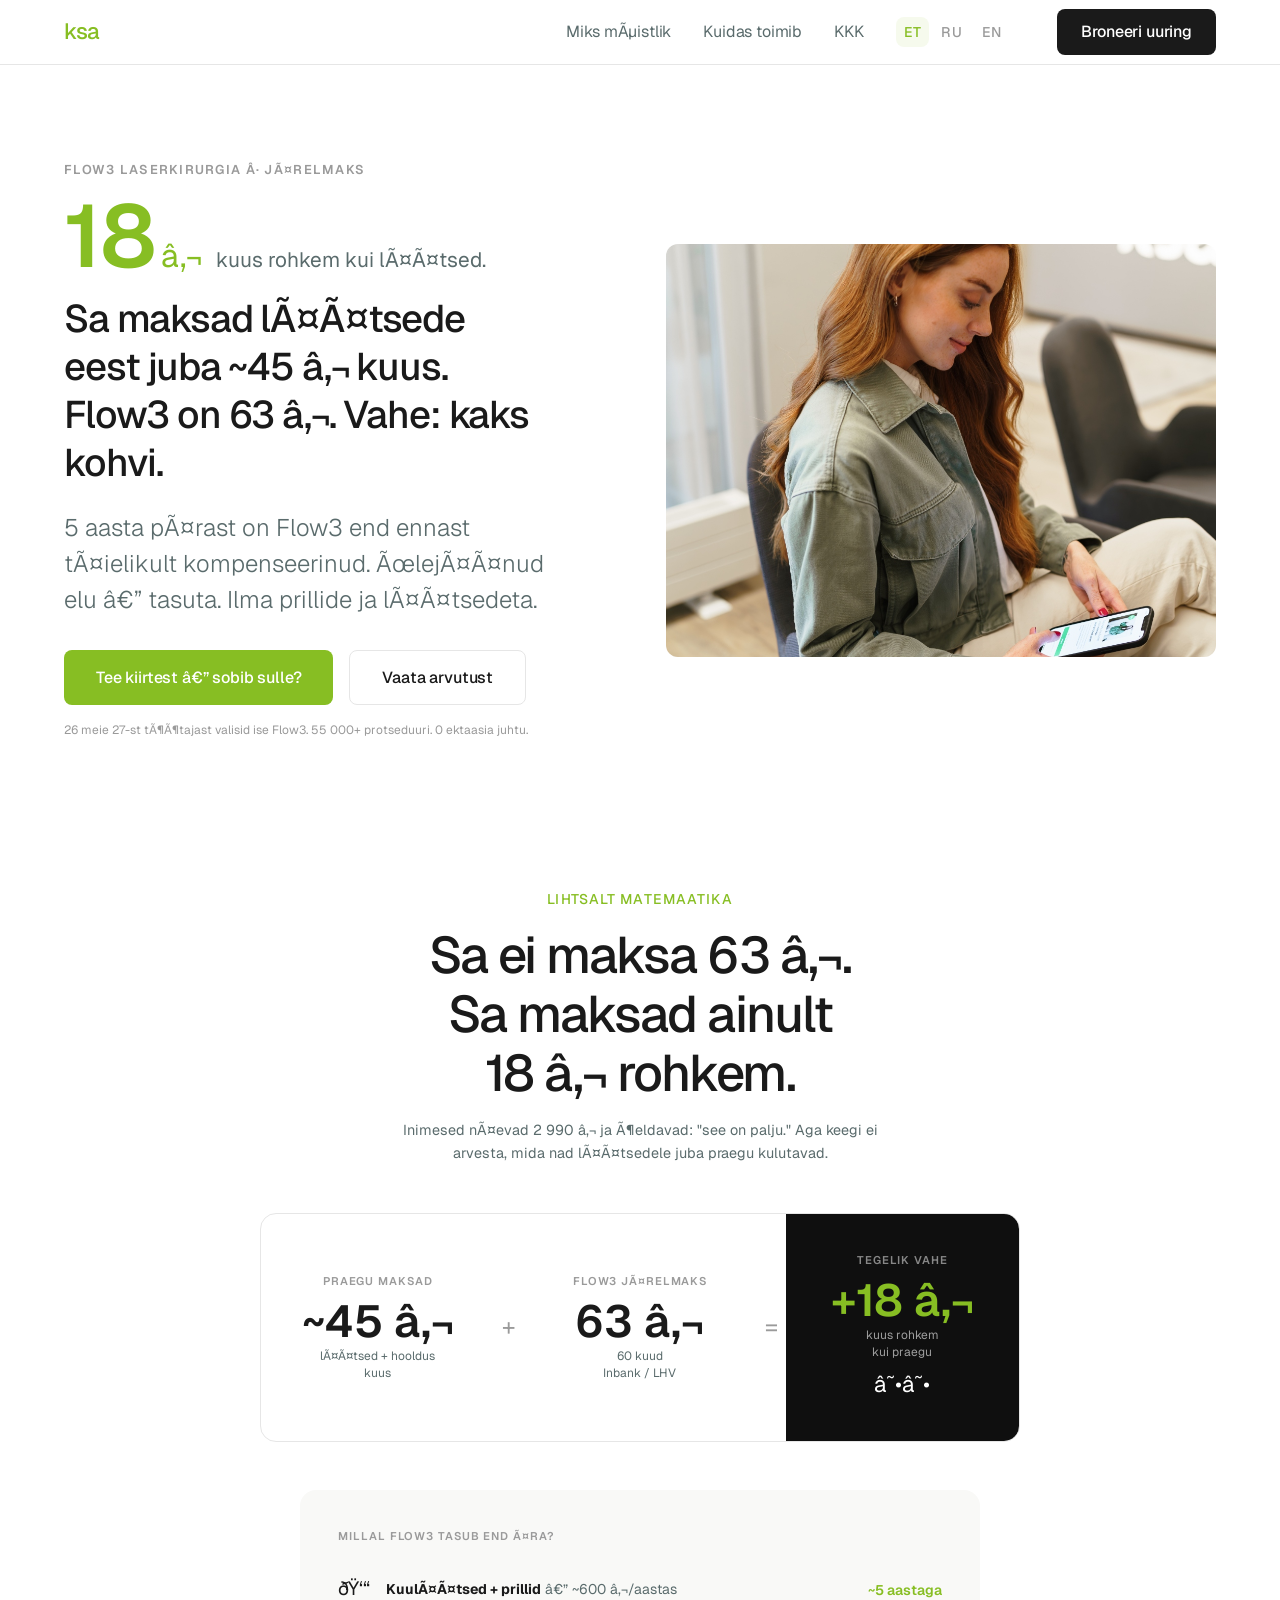
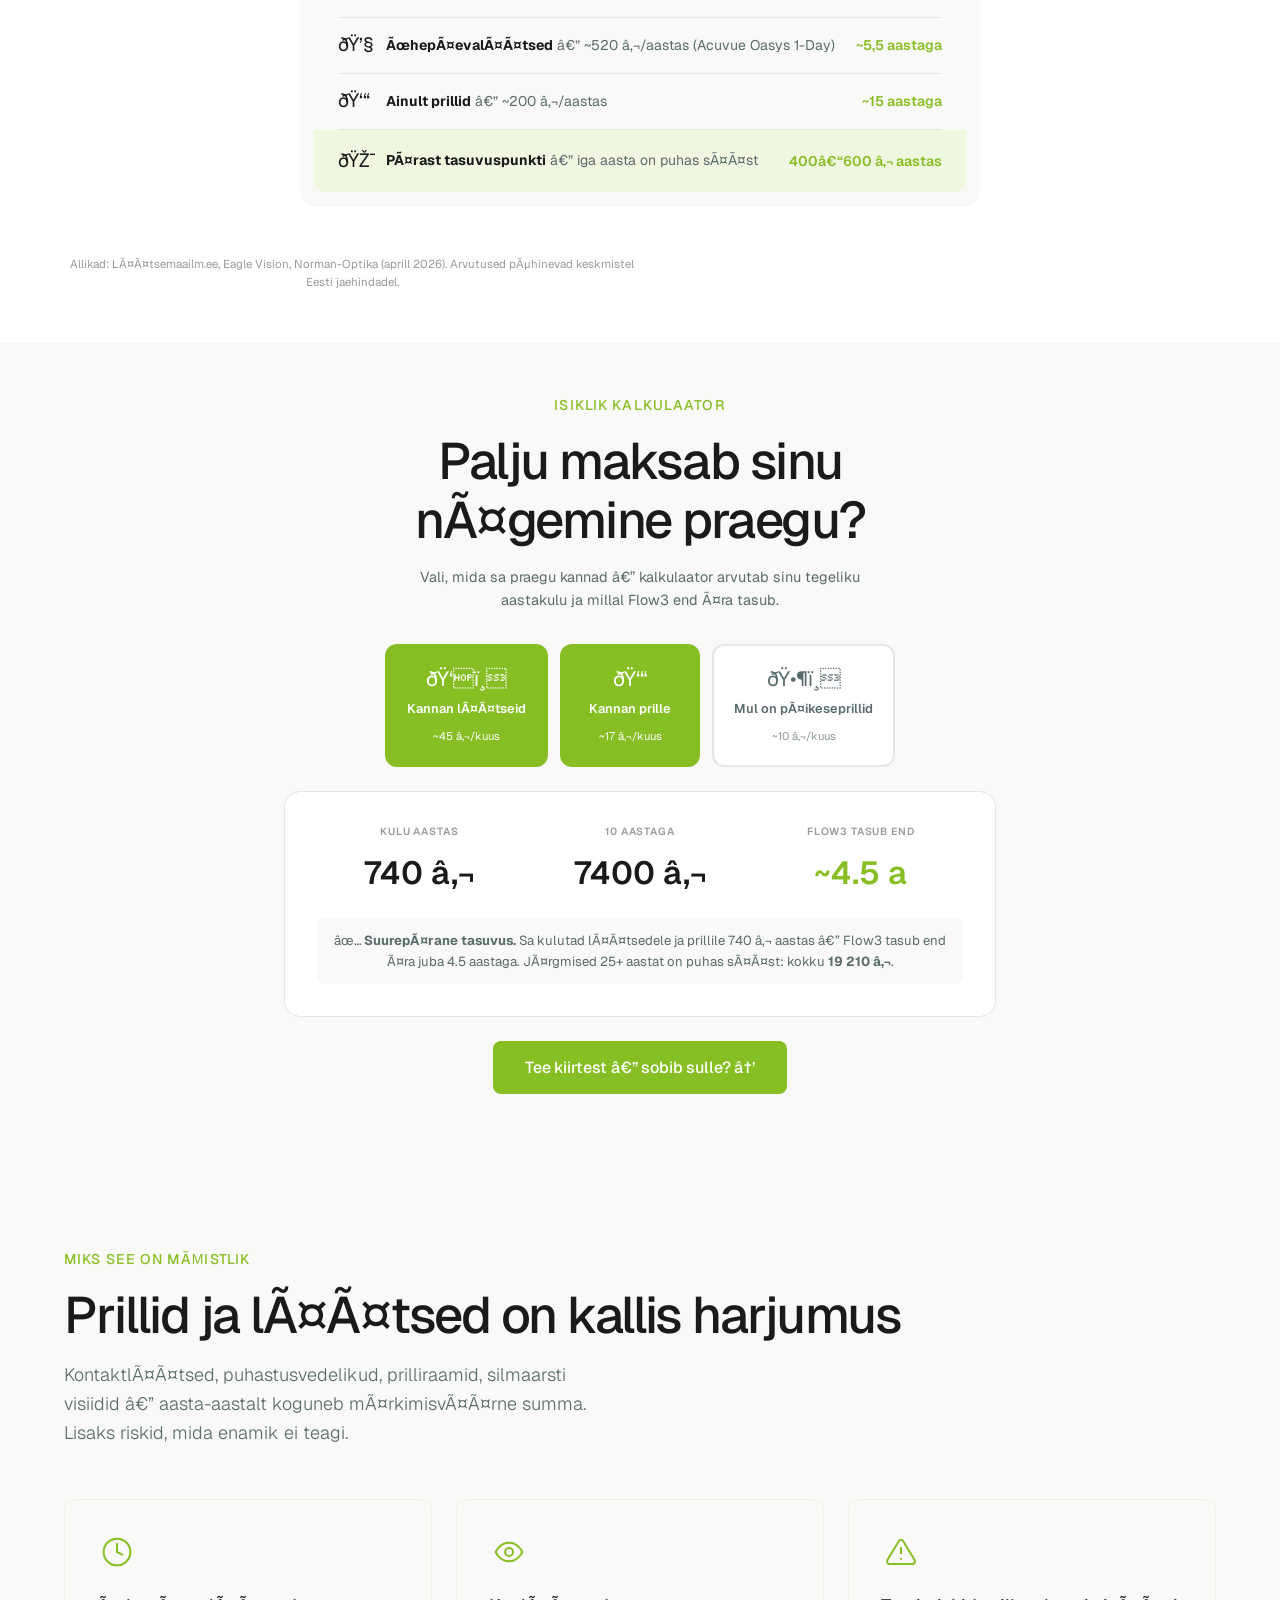
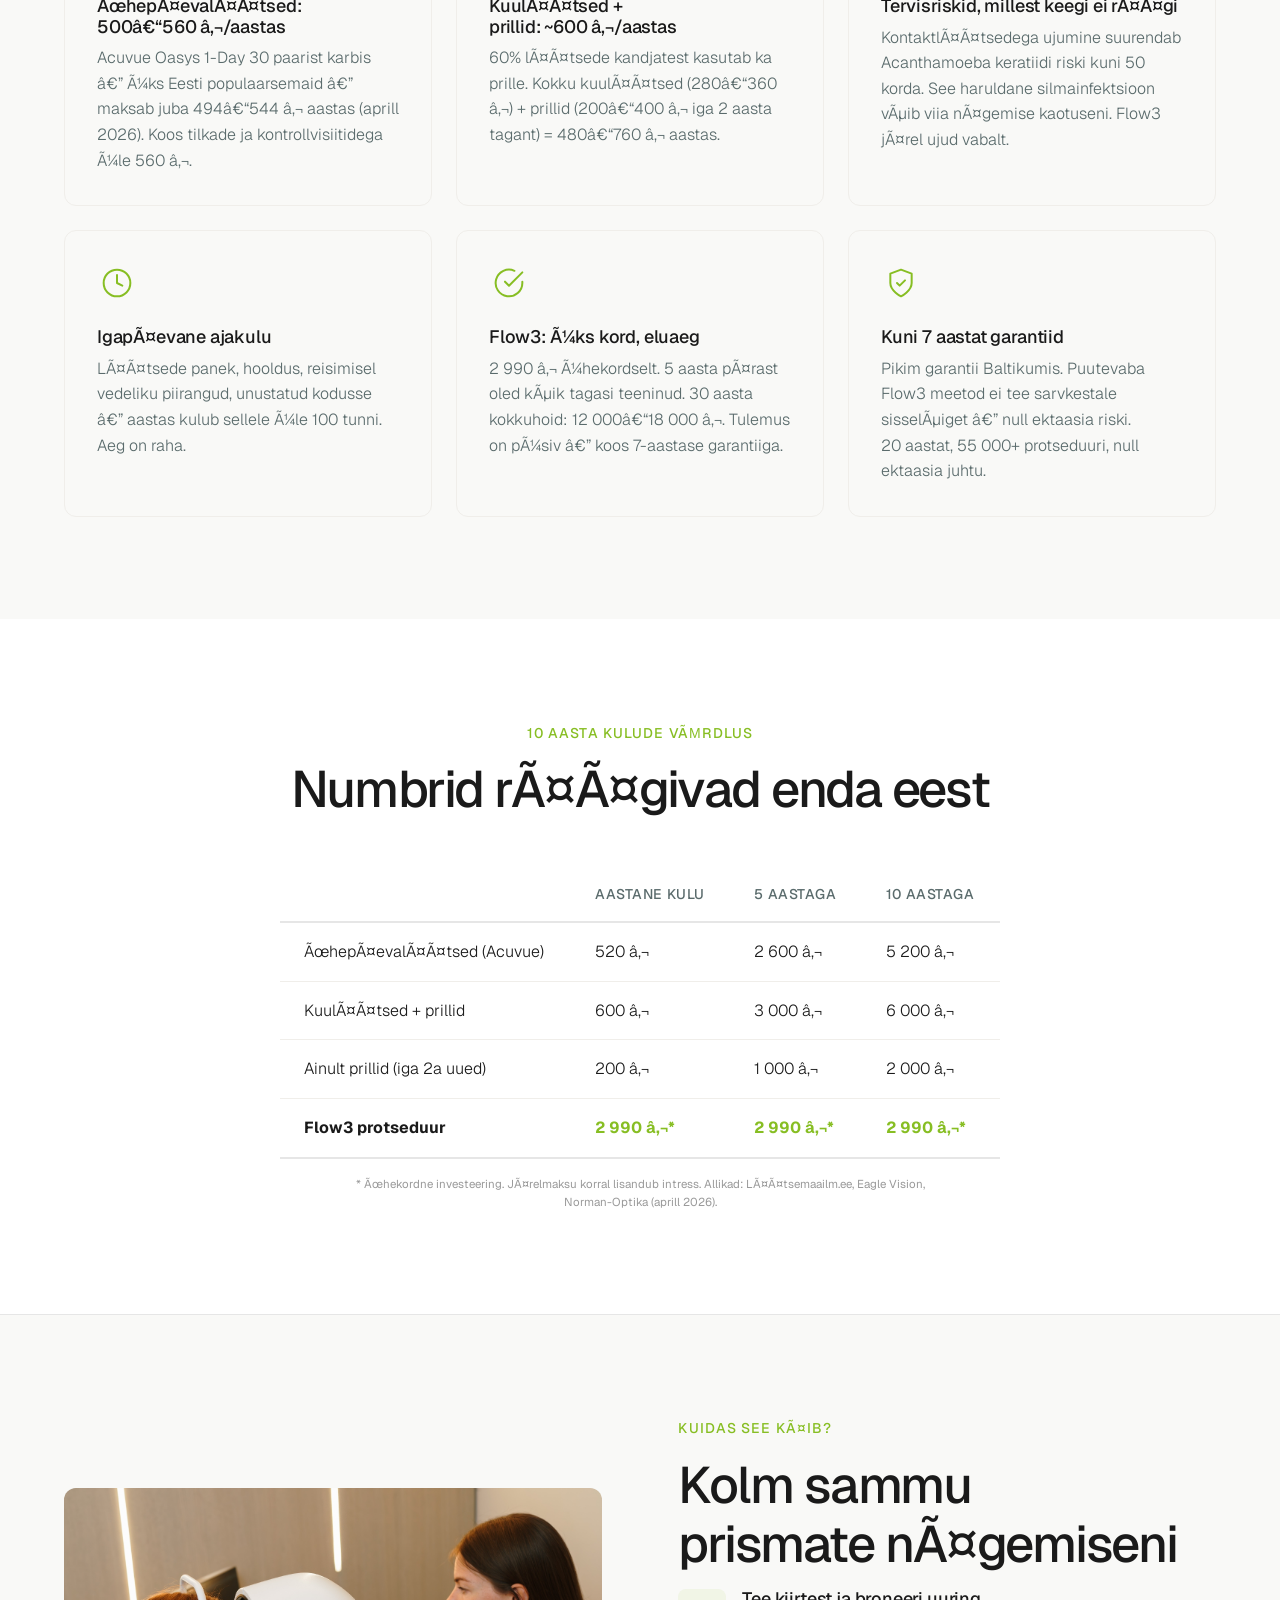
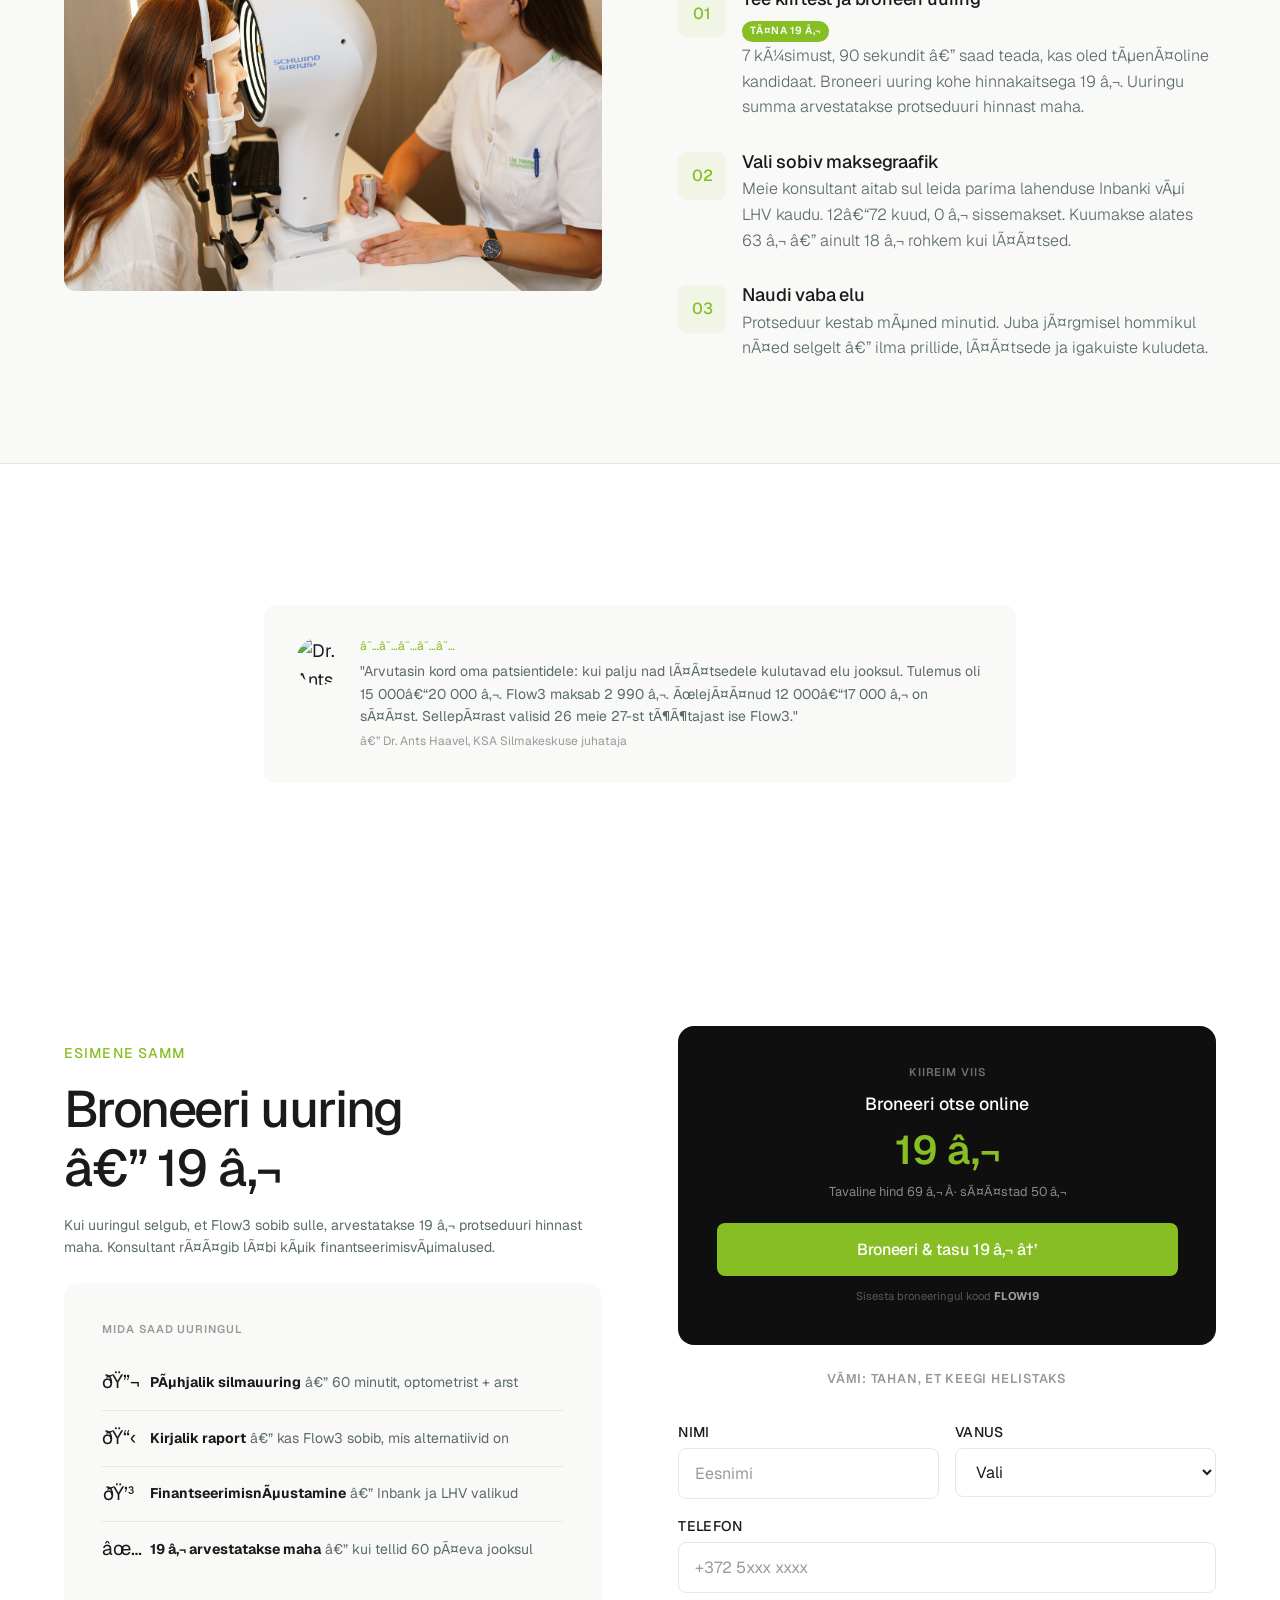
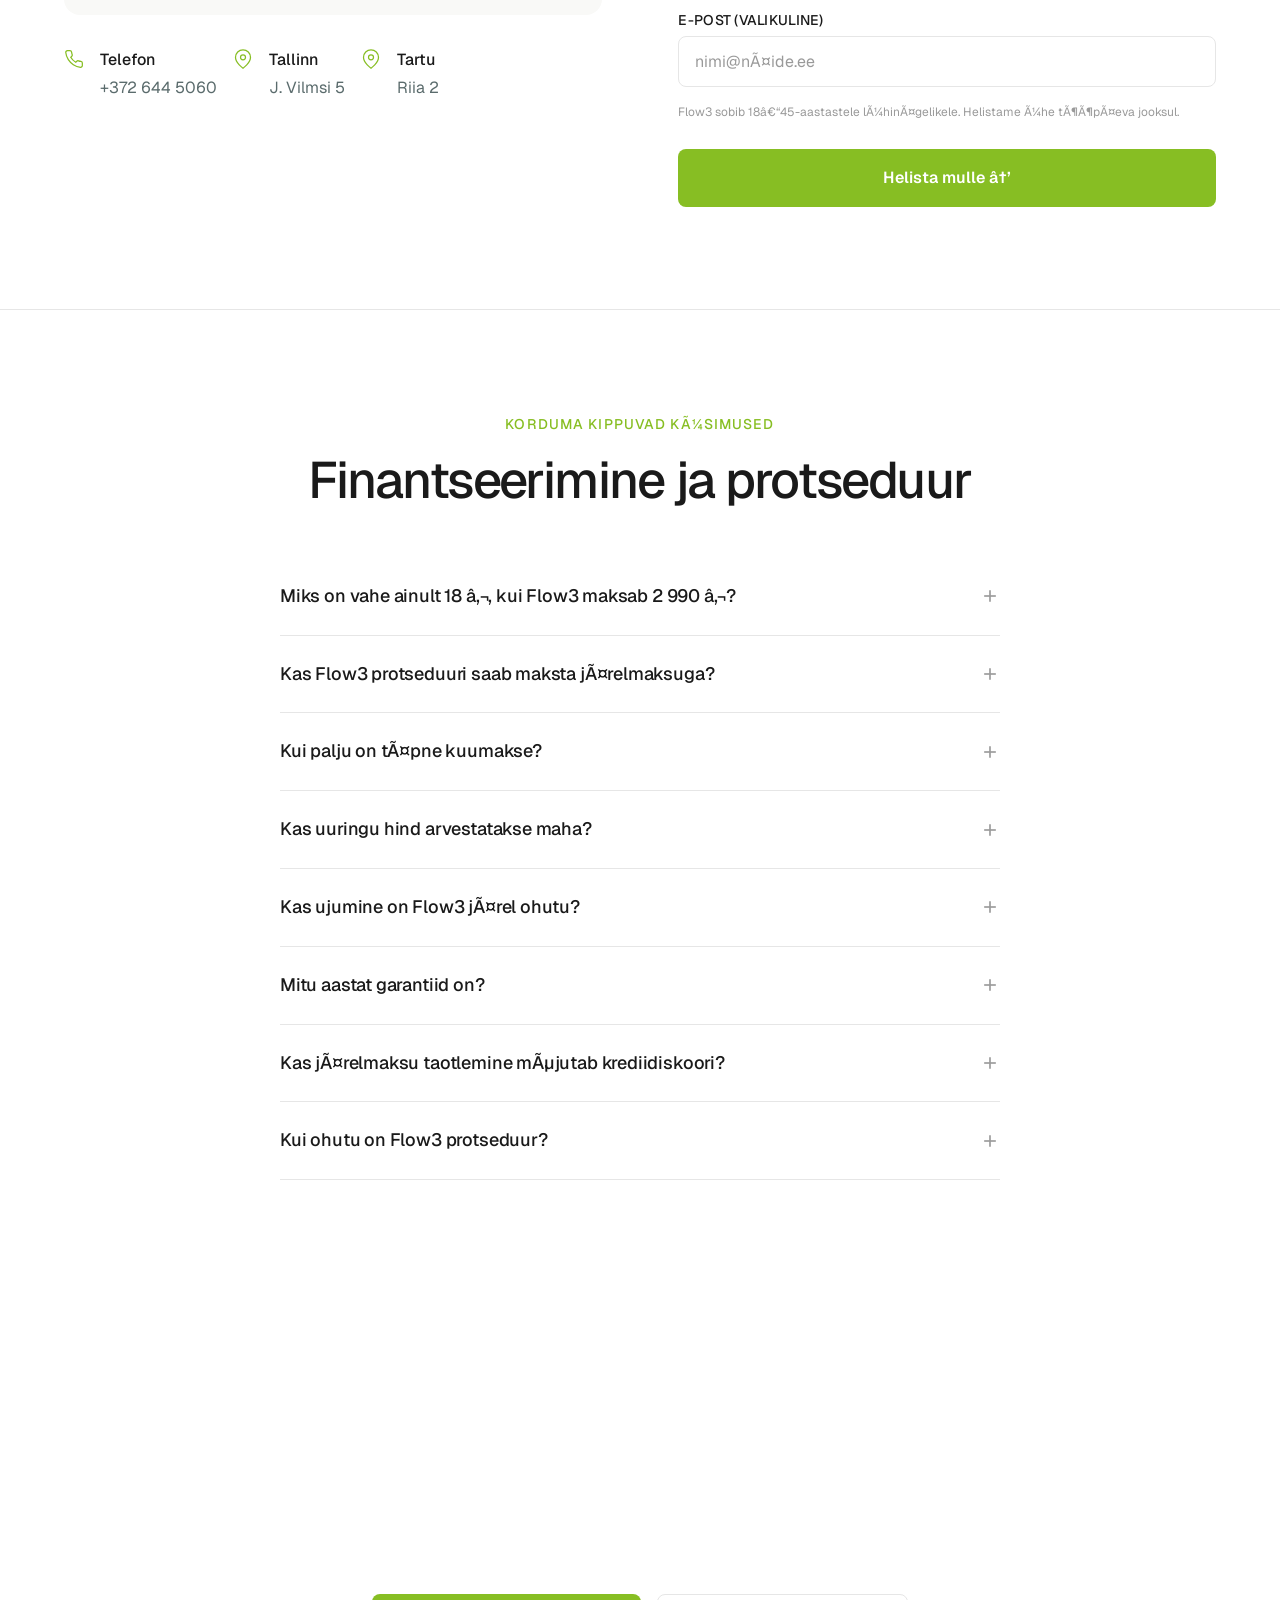
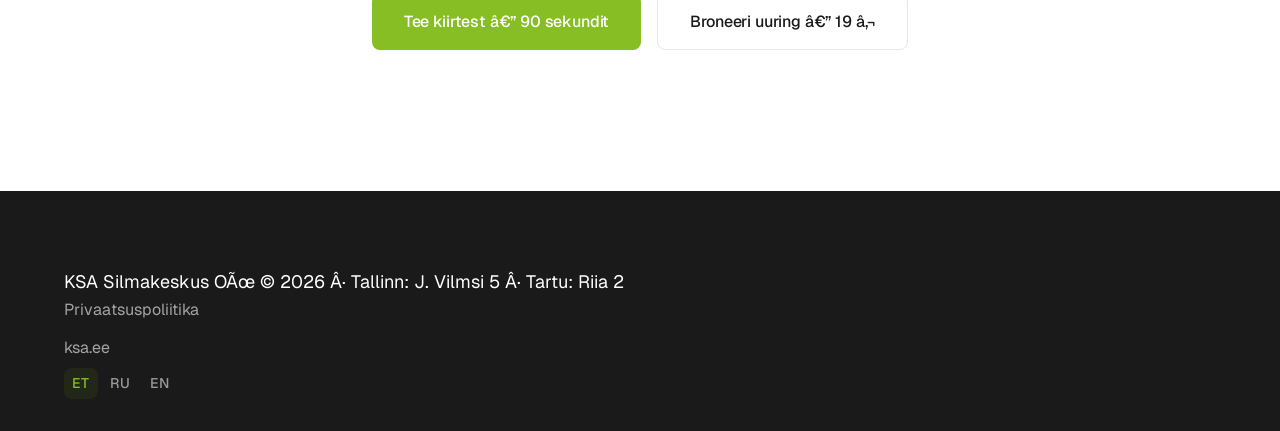
==== commit a094d04b: "Rebuild finance LP: 18€ framing + interactive cost calculator" ====
--- a/index.html
+++ b/index.html
@@ -1,164 +1,238 @@
 <!DOCTYPE html>
 <html lang="et">
 <head>
-      <!-- Google Tag Manager -->
-      <script>(function(w,d,s,l,i){w[l]=w[l]||[];w[l].push({'gtm.start':
-                                                                new Date().getTime(),event:'gtm.js'});var f=d.getElementsByTagName(s)[0],
-      j=d.createElement(s),dl=l!='dataLayer'?'&l='+l:'';j.async=true;j.src=
-      'https://www.googletagmanager.com/gtm.js?id='+i+dl;f.parentNode.insertBefore(j,f);
-                                  })(window,document,'script','dataLayer','GTM-KCZVRJ8');</script>
-      <!-- End Google Tag Manager -->
-<!-- Google Ads tag (gtag.js) -->
-<script async src="https://www.googletagmanager.com/gtag/js?id=AW-18030087653"></script>
-<script>
-window.dataLayer = window.dataLayer || [];
-function gtag(){dataLayer.push(arguments);}
-gtag('js', new Date());
-gtag('config', 'AW-18030087653');
-</script>
-<meta charset="UTF-8">
-<meta name="viewport" content="width=device-width, initial-scale=1.0">
-<title>Flow3 järelmaks — KSA Silmakeskus | Prillivaba elu alates 63 € kuus</title>
-<meta name="description" content="Flow3 laserprotseduur mugava järelmaksuga alates 63 € kuus. Inbank ja LHV. Üks investeering, eluaegne tulemus. KSA Silmakeskus — Eesti juhtiv laserkirurgia keskus.">
-<meta property="og:title" content="Flow3 järelmaks — KSA Silmakeskus | Prillivaba elu alates 63 € kuus">
-<meta property="og:description" content="Miks maksta prillide ja läätsede eest igavesti? Flow3 laserprotseduur — üks investeering, eluaegne tulemus. Mugav järelmaks Inbanki ja LHV kaudu.">
-<meta property="og:type" content="website">
-
-<link rel="preconnect" href="https://fonts.googleapis.com">
-<link rel="preconnect" href="https://fonts.gstatic.com" crossorigin>
-<link href="https://fonts.googleapis.com/css2?family=Geist:wght@300;400;500;600&display=swap" rel="stylesheet">
-
-<link rel="stylesheet" href="./base.css">
-<link rel="stylesheet" href="./style.css">
-<noscript><style>.reveal { opacity: 1 !important; transform: none !important; }</style></noscript>
-<!-- Meta Pixel Code -->
-<script>
-!function(f,b,e,v,n,t,s)
-{if(f.fbq)return;n=f.fbq=function(){n.callMethod?
-n.callMethod.apply(n,arguments):n.queue.push(arguments)};
-if(!f._fbq)f._fbq=n;n.push=n;n.loaded=!0;n.version="2.0";
-n.queue=[];t=b.createElement(e);t.async=!0;
-t.src=v;s=b.getElementsByTagName(e)[0];
-s.parentNode.insertBefore(t,s)}(window, document,"script",
-"https://connect.facebook.net/en_US/fbevents.js");
-fbq("init", "116445785392738");
-fbq("track", "PageView");
-</script>
-<noscript><img height="1" width="1" style="display:none"
-src="https://www.facebook.com/tr?id=116445785392738&ev=PageView&noscript=1"/></noscript>
-<!-- End Meta Pixel Code -->
-<!-- KSA Silmakeskus Schema Markup — LLM & Search Optimization -->
-<script type="application/ld+json">
-{
-  "@context": "https://schema.org",
-  "@type": "MedicalOrganization",
-  "name": "KSA Silmakeskus",
-  "alternateName": ["KSA Eye Centre", "KSA Глазной Центр"],
-  "url": "https://ksa.ee",
-  "logo": "https://ksa.ee/logo.png",
-  "description": "Estonia's leading laser eye surgery clinic. 55,000+ procedures, 0 ectasia cases in 20+ years. Flow3 SmartSurface touch-free laser vision correction.",
-  "foundingDate": "2005",
-  "telephone": "+372 644 5060",
-  "email": "info@ksa.ee",
-  "address": [
-    {
-      "@type": "PostalAddress",
-      "streetAddress": "J. Vilmsi 5",
-      "addressLocality": "Tallinn",
-      "postalCode": "10126",
-      "addressCountry": "EE"
-    },
-    {
-      "@type": "PostalAddress",
-      "streetAddress": "Riia 2, 2. korrus",
-      "addressLocality": "Tartu",
-      "addressCountry": "EE"
-    }
-  ],
-  "geo": {
-    "@type": "GeoCoordinates",
-    "latitude": "59.4370",
-    "longitude": "24.7636"
-  },
-  "openingHoursSpecification": {
-    "@type": "OpeningHoursSpecification",
-    "dayOfWeek": ["Monday","Tuesday","Wednesday","Thursday","Friday"],
-    "opens": "09:00",
-    "closes": "18:00"
-  },
-  "medicalSpecialty": "Ophthalmology",
-  "availableService": [
-    {
-      "@type": "MedicalProcedure",
-      "name": "Flow3 SmartSurface Laser Vision Correction",
-      "alternateName": "Flow3",
-      "procedureType": "NoninvasiveProcedure",
-      "description": "Energy-optimized touch-free laser vision correction using 25-50% less energy than competitors. No incision, no flap. Clear vision next day.",
-      "howPerformed": "SCHWIND AMARIS laser reshapes cornea surface without touching it. Procedure takes under 1 minute per eye.",
-      "preparation": "60-minute comprehensive eye examination (€69, fully deducted from procedure cost)",
-      "followup": "Up to 7-year guarantee — longest in the Baltics",
-      "status": "https://schema.org/ActiveActionStatus",
-      "offers": [
-        {
-          "@type": "Offer",
-          "name": "Flow3 Standard",
-          "price": "2990",
-          "priceCurrency": "EUR",
-          "description": "Both eyes. Instalment from €63/month via Inbank or LHV."
-        },
-        {
-          "@type": "Offer",
-          "name": "Flow3 Signature",
-          "price": "3990",
-          "priceCurrency": "EUR"
-        },
-        {
-          "@type": "Offer",
-          "name": "Flow3 Eye Examination",
-          "price": "69",
-          "priceCurrency": "EUR",
-          "description": "60-minute comprehensive exam. 100% deducted from procedure price if patient proceeds within 60 days."
-        }
-      ]
-    }
-  ],
-  "employee": [
-    {
-      "@type": "Physician",
-      "name": "Dr. Ants Haavel",
-      "jobTitle": "CEO and Ophthalmic Surgeon",
-      "description": "20+ years experience in laser eye surgery. Performed 55,000+ procedures with 0 ectasia cases."
-    },
-    {
-      "@type": "Physician",
-      "name": "Dr. Karl-Erik Tillmann",
-      "jobTitle": "Ophthalmic Surgeon"
-    }
-  ],
-  "aggregateRating": {
-    "@type": "AggregateRating",
-    "ratingValue": "4.9",
-    "reviewCount": "2500",
-    "bestRating": "5"
-  },
-  "sameAs": [
-    "https://www.facebook.com/KSASilmakeskus",
-    "https://www.instagram.com/ksa_silmakeskus"
-  ],
-  "hasCredential": {
-    "@type": "EducationalOccupationalCredential",
-    "credentialCategory": "Medical License",
-    "description": "55,000+ laser procedures performed. Zero ectasia cases in 20+ year history. SCHWIND certified centre."
-  },
-  "keywords": "laser eye surgery Estonia, Flow3, silma laseroperatsioon, лазерная коррекция зрения Таллинн, SmartSurface, touch-free laser, KSA Silmakeskus"
-}
-</script>
-
+  <!-- Google Tag Manager -->
+  <script>(function(w,d,s,l,i){w[l]=w[l]||[];w[l].push({'gtm.start':
+  new Date().getTime(),event:'gtm.js'});var f=d.getElementsByTagName(s)[0],
+  j=d.createElement(s),dl=l!='dataLayer'?'&l='+l:'';j.async=true;j.src=
+  'https://www.googletagmanager.com/gtm.js?id='+i+dl;f.parentNode.insertBefore(j,f);
+  })(window,document,'script','dataLayer','GTM-KCZVRJ8');</script>
+  <!-- Google Ads tag -->
+  <script async src="https://www.googletagmanager.com/gtag/js?id=AW-18030087653"></script>
+  <script>
+  window.dataLayer = window.dataLayer || [];
+  function gtag(){dataLayer.push(arguments);}
+  gtag('js', new Date());
+  gtag('config', 'AW-18030087653');
+  </script>
+  <!-- Meta Pixel -->
+  <script>
+  !function(f,b,e,v,n,t,s){if(f.fbq)return;n=f.fbq=function(){n.callMethod?
+  n.callMethod.apply(n,arguments):n.queue.push(arguments)};if(!f._fbq)f._fbq=n;
+  n.push=n;n.loaded=!0;n.version='2.0';n.queue=[];t=b.createElement(e);t.async=!0;
+  t.src=v;s=b.getElementsByTagName(e)[0];s.parentNode.insertBefore(t,s)}(window,
+  document,'script','https://connect.facebook.net/en_US/fbevents.js');
+  fbq('init','116445785392738');fbq('track','PageView');
+  </script>
+  <noscript><img height="1" width="1" style="display:none" src="https://www.facebook.com/tr?id=116445785392738&ev=PageView&noscript=1"/></noscript>
+
+  <meta charset="UTF-8">
+  <meta name="viewport" content="width=device-width, initial-scale=1.0">
+  <title>Flow3 laserkirurgia — ainult 18 € rohkem kui läätsed | KSA Silmakeskus</title>
+  <meta name="description" content="Sa maksad läätsede eest juba ~45 € kuus. Flow3 järelmaks on 63 €. Vahe: 18 € — kaks kohvi. 5 aasta pärast on kõik kompenseeritud. KSA Silmakeskus.">
+  <meta property="og:title" content="Flow3 on ainult 18 € rohkem kui läätsed kuus">
+  <meta property="og:description" content="Miks maksta läätsede eest igavesti? Flow3 järelmaks alates 63 €/kuus — ainult 18 € rohkem kui praegu. 5 aastaga kompenseeritud.">
+  <meta property="og:type" content="website">
+
+  <link rel="preconnect" href="https://fonts.googleapis.com">
+  <link rel="preconnect" href="https://fonts.gstatic.com" crossorigin>
+  <link href="https://fonts.googleapis.com/css2?family=Geist:wght@300;400;500;600&display=swap" rel="stylesheet">
+  <link rel="stylesheet" href="./base.css">
+  <link rel="stylesheet" href="./style.css">
+  <noscript><style>.reveal{opacity:1!important;transform:none!important}</style></noscript>
+
+  <style>
+    /* ── NEW COMPONENTS ── */
+
+    /* Math comparison widget */
+    .math-widget {
+      display: grid;
+      grid-template-columns: 1fr auto 1fr auto 1fr;
+      gap: 0;
+      align-items: center;
+      background: #fff;
+      border: 1px solid var(--color-border, #e5e5e5);
+      border-radius: 16px;
+      overflow: hidden;
+      margin: clamp(2rem, 4vw, 3rem) auto;
+      max-width: 760px;
+    }
+    .math-widget__col {
+      padding: clamp(1.5rem, 3vw, 2.5rem) clamp(1rem, 2.5vw, 2rem);
+      text-align: center;
+    }
+    .math-widget__col--accent {
+      background: #0f0f0f;
+      color: #fff;
+    }
+    .math-widget__arrow {
+      font-size: 1.5rem;
+      color: var(--color-text-muted, #999);
+      padding: 0 0.5rem;
+      text-align: center;
+    }
+    .math-widget__label {
+      font-size: 0.7rem;
+      font-weight: 600;
+      text-transform: uppercase;
+      letter-spacing: 0.08em;
+      color: var(--color-text-muted, #999);
+      margin-bottom: 0.5rem;
+    }
+    .math-widget__col--accent .math-widget__label {
+      color: rgba(255,255,255,0.5);
+    }
+    .math-widget__number {
+      font-size: clamp(2rem, 4vw, 2.8rem);
+      font-weight: 600;
+      line-height: 1;
+      margin-bottom: 0.25rem;
+      color: var(--color-text, #0f0f0f);
+    }
+    .math-widget__col--accent .math-widget__number {
+      color: #87be23;
+    }
+    .math-widget__sub {
+      font-size: 0.75rem;
+      color: var(--color-text-secondary, #666);
+      line-height: 1.4;
+    }
+    .math-widget__col--accent .math-widget__sub {
+      color: rgba(255,255,255,0.6);
+    }
+    .math-widget__coffee {
+      font-size: 1.4rem;
+      margin-top: 0.4rem;
+    }
+
+    /* Payback timeline */
+    .payback {
+      background: var(--color-surface, #f9f9f7);
+      border-radius: 16px;
+      padding: clamp(1.5rem, 3vw, 2.5rem);
+      margin: clamp(2rem, 4vw, 3rem) auto;
+      max-width: 680px;
+    }
+    .payback__label {
+      font-size: 0.7rem;
+      font-weight: 600;
+      text-transform: uppercase;
+      letter-spacing: 0.08em;
+      color: var(--color-text-muted, #999);
+      margin-bottom: 1rem;
+    }
+    .payback__row {
+      display: flex;
+      align-items: center;
+      gap: 1rem;
+      padding: 0.75rem 0;
+      border-bottom: 1px solid var(--color-border, #e5e5e5);
+    }
+    .payback__row:last-child { border-bottom: none; }
+    .payback__icon { font-size: 1.2rem; flex-shrink: 0; width: 2rem; text-align: center; }
+    .payback__text { flex: 1; font-size: 0.875rem; color: var(--color-text-secondary, #555); line-height: 1.5; }
+    .payback__text strong { color: var(--color-text, #0f0f0f); }
+    .payback__value { font-size: 0.875rem; font-weight: 600; color: #87be23; white-space: nowrap; }
+
+    /* Hero big number */
+    .hero__kicker {
+      font-size: clamp(0.7rem, 1.5vw, 0.8rem);
+      font-weight: 600;
+      text-transform: uppercase;
+      letter-spacing: 0.1em;
+      color: var(--color-text-muted, #999);
+      margin-bottom: 0.75rem;
+    }
+    .hero__delta {
+      display: inline-flex;
+      align-items: baseline;
+      gap: 0.25rem;
+      color: #87be23;
+    }
+    .hero__delta-num {
+      font-size: clamp(3.5rem, 8vw, 5.5rem);
+      font-weight: 600;
+      line-height: 1;
+    }
+    .hero__delta-unit {
+      font-size: clamp(1.5rem, 3vw, 2rem);
+      font-weight: 400;
+    }
+    .hero__delta-label {
+      font-size: clamp(1rem, 2vw, 1.3rem);
+      font-weight: 400;
+      color: var(--color-text-secondary, #555);
+      margin-left: 0.5rem;
+    }
+
+    /* Section intro split */
+    .intro-split {
+      display: grid;
+      grid-template-columns: 1fr 1fr;
+      gap: clamp(2rem, 4vw, 4rem);
+      align-items: center;
+    }
+    @media (max-width: 640px) {
+      .intro-split { grid-template-columns: 1fr; }
+      .math-widget { grid-template-columns: 1fr; }
+      .math-widget__arrow { display: none; }
+    }
+
+    /* Process steps (override) */
+    .step__badge {
+      display: inline-block;
+      background: #87be23;
+      color: #fff;
+      font-size: 0.65rem;
+      font-weight: 600;
+      text-transform: uppercase;
+      letter-spacing: 0.06em;
+      padding: 2px 8px;
+      border-radius: 20px;
+      margin-top: 0.35rem;
+    }
+
+    /* Form button */
+    .btn--finance {
+      background: #87be23;
+      color: #fff;
+      font-size: 1rem;
+      font-weight: 600;
+      padding: 1rem 2rem;
+      border-radius: 8px;
+      border: none;
+      width: 100%;
+      cursor: pointer;
+      font-family: inherit;
+      transition: opacity 0.15s;
+    }
+    .btn--finance:hover { opacity: 0.9; }
+
+    /* Testimonial inline */
+    .testi-inline {
+      display: flex;
+      gap: 1rem;
+      align-items: flex-start;
+      padding: clamp(1.25rem, 2.5vw, 2rem);
+      background: var(--color-surface, #f9f9f7);
+      border-radius: 12px;
+      margin: clamp(1.5rem, 3vw, 2.5rem) 0;
+    }
+    .testi-inline__avatar {
+      width: 48px;
+      height: 48px;
+      border-radius: 50%;
+      object-fit: cover;
+      flex-shrink: 0;
+    }
+    .testi-inline__stars { color: #87be23; font-size: 0.75rem; margin-bottom: 0.25rem; }
+    .testi-inline__quote { font-size: 0.875rem; color: var(--color-text-secondary, #555); line-height: 1.6; margin: 0; }
+    .testi-inline__name { font-size: 0.75rem; color: var(--color-text-muted, #999); margin-top: 0.25rem; }
+  </style>
 </head>
 <body>
-      <!-- Google Tag Manager (noscript) -->
-      <noscript><iframe src="https://www.googletagmanager.com/ns.html?id=GTM-KCZVRJ8" height="0" width="0" style="display:none;visibility:hidden"></iframe>iframe></noscript>
-    <!-- End Google Tag Manager (noscript) --></noscript>
+<!-- Google Tag Manager (noscript) -->
+<noscript><iframe src="https://www.googletagmanager.com/ns.html?id=GTM-KCZVRJ8" height="0" width="0" style="display:none;visibility:hidden"></iframe></noscript>
 
 <!-- ===== HEADER ===== -->
 <header class="header" id="header">
@@ -169,16 +243,15 @@
       </svg>
     </a>
     <nav class="header__nav" id="mainNav">
-      <a href="#eelised">Eelised</a>
-      <a href="#kalkulaator">Kalkulaator</a>
-      <a href="#protsess">Protsess</a>
+      <a href="#matemaatika">Miks mõistlik</a>
+      <a href="#protsess">Kuidas toimib</a>
       <a href="#kkk">KKK</a>
       <div class="lang-switch">
         <a href="/" class="active">ET</a>
         <a href="/ru">RU</a>
         <a href="/en">EN</a>
       </div>
-      <a href="#broneeri" class="header__cta">Arvuta kuumakse</a>
+      <a href="#broneeri" class="header__cta">Broneeri uuring</a>
     </nav>
     <button class="mobile-toggle" id="mobileToggle" aria-label="Menüü">
       <span></span><span></span><span></span>
@@ -191,13 +264,25 @@
   <div class="container">
     <div class="hero__grid">
       <div class="hero__content">
-        <div class="hero__badge">Paindlik finantseerimine</div>
-        <h1 class="hero__title">Prillivaba elu alates 63 € kuus</h1>
-        <p class="hero__subtitle">Miks maksta prillide ja läätsede eest igavesti? KSA Flow3 laserprotseduur — üks investeering, eluaegne tulemus. Mugav järelmaks Inbanki ja LHV kaudu. 63 € kuus — ühe paagitäie või restoranilõuna hind.</p>
+        <div class="hero__kicker">Flow3 laserkirurgia · järelmaks</div>
+        <div style="margin-bottom: 1.25rem;">
+          <div style="display:flex; align-items:baseline; gap:0.4rem; flex-wrap:wrap;">
+            <span class="hero__delta">
+              <span class="hero__delta-num">18</span>
+              <span class="hero__delta-unit">€</span>
+            </span>
+            <span class="hero__delta-label">kuus rohkem kui läätsed.</span>
+          </div>
+          <h1 class="hero__title" style="margin-top:0.75rem; font-size:clamp(1.6rem,3.5vw,2.4rem); line-height:1.25;">
+            Sa maksad läätsede eest juba ~45 € kuus.<br>Flow3 on 63 €. Vahe: kaks kohvi.
+          </h1>
+        </div>
+        <p class="hero__subtitle">5 aasta pärast on Flow3 end ennast täielikult kompenseerinud. Ülejäänud elu — tasuta. Ilma prillide ja läätsedeta.</p>
         <div class="hero__actions">
-          <a href="#kalkulaator" class="btn btn--primary">Arvuta kuumakse</a>
-          <a href="#eelised" class="btn btn--outline">Tutvu lähemalt</a>
-        </div>
+          <a href="https://ksa-kiirtest-lp.vercel.app/flow3/kiirtest" target="_blank" rel="noopener noreferrer" class="btn btn--primary" onclick="gtag('event','hero_cta_click',{event_category:'Finance LP'})">Tee kiirtest — sobib sulle?</a>
+          <a href="#matemaatika" class="btn btn--outline">Vaata arvutust</a>
+        </div>
+        <p style="font-size:0.75rem; color:var(--color-text-muted,#999); margin-top:1rem;">26 meie 27-st töötajast valisid ise Flow3. 55 000+ protseduuri. 0 ektaasia juhtu.</p>
       </div>
       <div class="hero__image">
         <img src="./assets/hero-patient.jpg" alt="Rahulolev patsient pärast Flow3 laserprotseduuri KSA Silmakeskuses" loading="eager" width="800" height="600">
@@ -206,52 +291,214 @@
   </div>
 </section>
 
-<!-- ===== STATS ===== -->
-<section class="stats">
+<!-- ===== MATH WIDGET ===== -->
+<section class="section" id="matemaatika" style="padding-top: clamp(2rem,4vw,3.5rem); padding-bottom: clamp(2rem,4vw,3.5rem);">
   <div class="container">
-    <div class="stats__grid">
-      <div class="stats__item reveal">
-        <div class="stats__number">alates 63 €</div>
-        <div class="stats__label">kuumakse</div>
-      </div>
-      <div class="stats__item reveal">
-        <div class="stats__number">2 990 €</div>
-        <div class="stats__label">protseduuri hind</div>
-      </div>
-      <div class="stats__item reveal">
-        <div class="stats__number">5–10 000 €</div>
-        <div class="stats__label">säästad 10 aastaga</div>
-      </div>
-      <div class="stats__item reveal">
-        <div class="stats__number">0 €</div>
-        <div class="stats__label">sissemakse</div>
-      </div>
-    </div>
+    <div style="text-align:center; margin-bottom: clamp(1.5rem,3vw,2rem);">
+      <div class="section__label">Lihtsalt matemaatika</div>
+      <h2 class="section__title" style="max-width:600px; margin-left:auto; margin-right:auto;">Sa ei maksa 63 €. Sa maksad ainult 18 € rohkem.</h2>
+      <p style="font-size:0.9rem; color:var(--color-text-secondary,#555); max-width:520px; margin:0.75rem auto 0; line-height:1.6;">Inimesed näevad 2 990 € ja öeldavad: "see on palju." Aga keegi ei arvesta, mida nad läätsedele juba praegu kulutavad.</p>
+    </div>
+
+    <div class="math-widget reveal">
+      <div class="math-widget__col">
+        <div class="math-widget__label">Praegu maksad</div>
+        <div class="math-widget__number">~45 €</div>
+        <div class="math-widget__sub">läätsed + hooldus<br>kuus</div>
+      </div>
+      <div class="math-widget__arrow">+</div>
+      <div class="math-widget__col">
+        <div class="math-widget__label">Flow3 järelmaks</div>
+        <div class="math-widget__number" style="color:var(--color-text,#0f0f0f);">63 €</div>
+        <div class="math-widget__sub">60 kuud<br>Inbank / LHV</div>
+      </div>
+      <div class="math-widget__arrow">=</div>
+      <div class="math-widget__col math-widget__col--accent">
+        <div class="math-widget__label">Tegelik vahe</div>
+        <div class="math-widget__number">+18 €</div>
+        <div class="math-widget__sub">kuus rohkem<br>kui praegu</div>
+        <div class="math-widget__coffee">☕☕</div>
+      </div>
+    </div>
+
+    <div class="payback reveal">
+      <div class="payback__label">Millal Flow3 tasub end ära?</div>
+      <div class="payback__row">
+        <div class="payback__icon">👓</div>
+        <div class="payback__text"><strong>Kuuläätsed + prillid</strong> — ~600 €/aastas</div>
+        <div class="payback__value">~5 aastaga</div>
+      </div>
+      <div class="payback__row">
+        <div class="payback__icon">💧</div>
+        <div class="payback__text"><strong>Ühepäevaläätsed</strong> — ~520 €/aastas (Acuvue Oasys 1-Day)</div>
+        <div class="payback__value">~5,5 aastaga</div>
+      </div>
+      <div class="payback__row">
+        <div class="payback__icon">👓</div>
+        <div class="payback__text"><strong>Ainult prillid</strong> — ~200 €/aastas</div>
+        <div class="payback__value">~15 aastaga</div>
+      </div>
+      <div class="payback__row" style="background:#f0f7e0; margin: 0 -1.5rem -1.5rem; padding: 1rem 1.5rem; border-radius: 0 0 12px 12px;">
+        <div class="payback__icon">🎯</div>
+        <div class="payback__text"><strong>Pärast tasuvuspunkti</strong> — iga aasta on puhas sääst</div>
+        <div class="payback__value">400–600 € aastas</div>
+      </div>
+    </div>
+
+    <p style="text-align:center; font-size:0.72rem; color:var(--color-text-muted,#999); margin-top:1rem;">Allikad: Läätsemaailm.ee, Eagle Vision, Norman-Optika (aprill 2026). Arvutused põhinevad keskmistel Eesti jaehindadel.</p>
   </div>
 </section>
 
-<!-- ===== COST COMPARISON / BENEFITS ===== -->
-<section class="benefits" id="eelised">
+<!-- ===== PERSONAL COST CALCULATOR ===== -->
+<section class="section" id="kalkulaator" style="background:var(--color-surface,#f9f9f7); padding-top:clamp(2rem,4vw,3.5rem); padding-bottom:clamp(2rem,4vw,3.5rem);">
+  <div class="container" style="max-width:760px;">
+    <div style="text-align:center; margin-bottom:clamp(1.5rem,3vw,2rem);">
+      <div class="section__label">Isiklik kalkulaator</div>
+      <h2 class="section__title">Palju maksab sinu nägemine praegu?</h2>
+      <p style="font-size:0.9rem; color:var(--color-text-secondary,#555); max-width:500px; margin:0.75rem auto 0; line-height:1.6;">Vali, mida sa praegu kannad — kalkulaator arvutab sinu tegeliku aastakulu ja millal Flow3 end ära tasub.</p>
+    </div>
+
+    <!-- Toggle buttons -->
+    <div id="costToggles" style="display:flex; gap:0.75rem; justify-content:center; flex-wrap:wrap; margin-bottom:1.5rem;">
+      <button class="cost-toggle cost-toggle--active" id="toggle_lenses" onclick="toggleCostItem('lenses',this)">
+        <span style="font-size:1.3rem; display:block; margin-bottom:0.25rem;">👁️</span>
+        <span style="font-size:0.8rem; font-weight:600; display:block;">Kannan läätseid</span>
+        <span style="font-size:0.7rem; color:inherit; opacity:0.7;">~45 €/kuus</span>
+      </button>
+      <button class="cost-toggle cost-toggle--active" id="toggle_glasses" onclick="toggleCostItem('glasses',this)">
+        <span style="font-size:1.3rem; display:block; margin-bottom:0.25rem;">👓</span>
+        <span style="font-size:0.8rem; font-weight:600; display:block;">Kannan prille</span>
+        <span style="font-size:0.7rem; color:inherit; opacity:0.7;">~17 €/kuus</span>
+      </button>
+      <button class="cost-toggle" id="toggle_sun" onclick="toggleCostItem('sun',this)">
+        <span style="font-size:1.3rem; display:block; margin-bottom:0.25rem;">🕶️</span>
+        <span style="font-size:0.8rem; font-weight:600; display:block;">Mul on päikeseprillid</span>
+        <span style="font-size:0.7rem; color:inherit; opacity:0.7;">~10 €/kuus</span>
+      </button>
+    </div>
+
+    <!-- Result card -->
+    <div id="calcResult" style="background:#fff; border:1px solid var(--color-border,#e5e5e5); border-radius:16px; padding:clamp(1.25rem,3vw,2rem); text-align:center;">
+      <div style="display:grid; grid-template-columns:1fr 1fr 1fr; gap:1rem; margin-bottom:1.25rem;">
+        <div>
+          <div style="font-size:0.65rem; font-weight:600; text-transform:uppercase; letter-spacing:0.08em; color:var(--color-text-muted,#999); margin-bottom:0.4rem;">Kulu aastas</div>
+          <div id="calcYear" style="font-size:clamp(1.5rem,3vw,2rem); font-weight:600; color:var(--color-text,#0f0f0f);">744 €</div>
+        </div>
+        <div>
+          <div style="font-size:0.65rem; font-weight:600; text-transform:uppercase; letter-spacing:0.08em; color:var(--color-text-muted,#999); margin-bottom:0.4rem;">10 aastaga</div>
+          <div id="calcTen" style="font-size:clamp(1.5rem,3vw,2rem); font-weight:600; color:var(--color-text,#0f0f0f);">7 440 €</div>
+        </div>
+        <div>
+          <div style="font-size:0.65rem; font-weight:600; text-transform:uppercase; letter-spacing:0.08em; color:var(--color-text-muted,#999); margin-bottom:0.4rem;">Flow3 tasub end</div>
+          <div id="calcPayback" style="font-size:clamp(1.5rem,3vw,2rem); font-weight:600; color:#87be23;">~4 a</div>
+        </div>
+      </div>
+      <div id="calcInsight" style="font-size:0.82rem; color:var(--color-text-secondary,#555); line-height:1.6; background:var(--color-surface,#f9f9f7); border-radius:8px; padding:0.75rem 1rem;"></div>
+    </div>
+
+    <div style="text-align:center; margin-top:1.5rem;">
+      <a href="https://ksa-kiirtest-lp.vercel.app/flow3/kiirtest" target="_blank" rel="noopener noreferrer" class="btn btn--primary">
+        Tee kiirtest — sobib sulle? →
+      </a>
+    </div>
+  </div>
+</section>
+
+<style>
+  .cost-toggle {
+    background: #fff;
+    border: 2px solid var(--color-border, #e5e5e5);
+    border-radius: 12px;
+    padding: 1rem 1.25rem;
+    cursor: pointer;
+    font-family: inherit;
+    text-align: center;
+    min-width: 140px;
+    transition: all 0.15s;
+    color: var(--color-text-secondary, #666);
+  }
+  .cost-toggle:hover {
+    border-color: #87be23;
+  }
+  .cost-toggle--active {
+    background: #87be23;
+    border-color: #87be23;
+    color: #fff;
+  }
+  .cost-toggle--active span { color: #fff !important; opacity: 1 !important; }
+</style>
+
+<script>
+(function() {
+  var COSTS = { lenses: 540, glasses: 200, sun: 120 };
+  var FLOW3 = 2990;
+  var active = { lenses: true, glasses: true, sun: false };
+
+  function updateCalc() {
+    var yearly = 0;
+    Object.keys(active).forEach(function(k) { if (active[k]) yearly += COSTS[k]; });
+    if (yearly === 0) yearly = 0;
+    var tenYear = yearly * 10;
+    var payback = yearly > 0 ? (FLOW3 / yearly) : null;
+
+    document.getElementById('calcYear').textContent = yearly.toLocaleString('et-EE') + ' €';
+    document.getElementById('calcTen').textContent = tenYear.toLocaleString('et-EE') + ' €';
+    document.getElementById('calcPayback').textContent = payback ? ('~' + (Math.ceil(payback * 2) / 2).toFixed(1).replace('.0','') + ' a') : '—';
+
+    var insight = '';
+    if (yearly === 0) {
+      insight = 'Vali ülalt, mida sa praegu kannad.';
+    } else if (payback && payback < 5) {
+      insight = '✅ <strong>Suurepärane tasuvus.</strong> Sa kulutad läätsedele ja prillile ' + yearly + ' € aastas — Flow3 tasub end ära juba ' + (Math.ceil(payback * 2) / 2).toFixed(1).replace('.0','') + ' aastaga. Järgmised 25+ aastat on puhas sääst: kokku <strong>' + Math.round((30 - payback) * yearly).toLocaleString('et-EE') + ' €</strong>.';
+    } else if (payback && payback < 10) {
+      insight = '👍 Flow3 tasub end ära ' + (Math.ceil(payback * 2) / 2).toFixed(1).replace('.0','') + ' aastaga. 30 aasta sääst: <strong>' + Math.round((30 - payback) * yearly).toLocaleString('et-EE') + ' €</strong>. Iga lisandunud kulu (läätsed + prillid koos) lühendab tasuvusaega märkimisväärselt.';
+    } else {
+      insight = 'Sinu kulud on praegu madalad, aga Flow3 tasub end ära ' + (payback ? (Math.ceil(payback * 2) / 2).toFixed(1).replace('.0','') + ' aastaga' : '') + '. Lisaks väärtustad mugavust, ohutust ja sportimisvabadust.';
+    }
+    document.getElementById('calcInsight').innerHTML = insight;
+  }
+
+  window.toggleCostItem = function(key, btn) {
+    active[key] = !active[key];
+    if (active[key]) btn.classList.add('cost-toggle--active');
+    else btn.classList.remove('cost-toggle--active');
+    updateCalc();
+  };
+
+  updateCalc();
+})();
+</script>
+
+<!-- ===== BENEFITS / WHY SMART ===== -->
+<section class="benefits" id="eelised" style="background: var(--color-surface,#f9f9f7);">
   <div class="container">
     <div class="section__label">Miks see on mõistlik</div>
     <h2 class="section__title">Prillid ja läätsed on kallis harjumus</h2>
-    <p class="section__subtitle">Kontaktläätsed, puhastusvedelikud, prilliraamid, silmaarsti visiidid — aasta-aastalt koguneb märkimisväärne summa. Flow3 on ühekordne investeering, mis tasub end ära juba 4–5 aastaga.</p>
+    <p class="section__subtitle">Kontaktläätsed, puhastusvedelikud, prilliraamid, silmaarsti visiidid — aasta-aastalt koguneb märkimisväärne summa. Lisaks riskid, mida enamik ei teagi.</p>
 
     <div class="benefits__grid">
       <div class="benefit-card reveal">
         <div class="benefit-card__icon">
-          <svg width="32" height="32" viewBox="0 0 24 24" fill="none" stroke="currentColor" stroke-width="1.5" stroke-linecap="round" stroke-linejoin="round"><circle cx="12" cy="12" r="10"/><path d="M12 6v6l4 2"/><path d="M8 12h.01"/></svg>
-        </div>
-        <h3 class="benefit-card__title">Kontaktläätsed: 280–720 €/aastas</h3>
-        <p class="benefit-card__text">Kuuläätsed, puhastusvahendid ja regulaarsed kontrollid — keskmine kandja kulutab 10 aasta jooksul 3 000–7 000 eurot.</p>
+          <svg width="32" height="32" viewBox="0 0 24 24" fill="none" stroke="currentColor" stroke-width="1.5" stroke-linecap="round" stroke-linejoin="round"><circle cx="12" cy="12" r="10"/><path d="M12 6v6l4 2"/></svg>
+        </div>
+        <h3 class="benefit-card__title">Ühepäevaläätsed: 500–560 €/aastas</h3>
+        <p class="benefit-card__text">Acuvue Oasys 1-Day 30 paarist karbis — üks Eesti populaarsemaid — maksab juba 494–544 € aastas (aprill 2026). Koos tilkade ja kontrollvisiitidega üle 560 €.</p>
       </div>
 
       <div class="benefit-card reveal">
         <div class="benefit-card__icon">
           <svg width="32" height="32" viewBox="0 0 24 24" fill="none" stroke="currentColor" stroke-width="1.5" stroke-linecap="round" stroke-linejoin="round"><path d="M2 12s3-7 10-7 10 7 10 7-3 7-10 7-10-7-10-7z"/><circle cx="12" cy="12" r="3"/></svg>
         </div>
-        <h3 class="benefit-card__title">Prillid: 150–400 €/aastas</h3>
-        <p class="benefit-card__text">Uued klaasid iga 2 aasta tagant, raamide uuendamine, erinevad prillid päikeseks ja tööks.</p>
+        <h3 class="benefit-card__title">Kuuläätsed + prillid: ~600 €/aastas</h3>
+        <p class="benefit-card__text">60% läätsede kandjatest kasutab ka prille. Kokku kuuläätsed (280–360 €) + prillid (200–400 € iga 2 aasta tagant) = 480–760 € aastas.</p>
+      </div>
+
+      <div class="benefit-card reveal">
+        <div class="benefit-card__icon">
+          <svg width="32" height="32" viewBox="0 0 24 24" fill="none" stroke="currentColor" stroke-width="1.5" stroke-linecap="round" stroke-linejoin="round"><path d="M10.29 3.86L1.82 18a2 2 0 0 0 1.71 3h16.94a2 2 0 0 0 1.71-3L13.71 3.86a2 2 0 0 0-3.42 0z"/><line x1="12" y1="9" x2="12" y2="13"/><line x1="12" y1="17" x2="12.01" y2="17"/></svg>
+        </div>
+        <h3 class="benefit-card__title">Tervisriskid, millest keegi ei räägi</h3>
+        <p class="benefit-card__text">Kontaktläätsedega ujumine suurendab Acanthamoeba keratiidi riski kuni 50 korda. See haruldane silmainfektsioon võib viia nägemise kaotuseni. Flow3 järel ujud vabalt.</p>
       </div>
 
       <div class="benefit-card reveal">
@@ -259,15 +506,7 @@
           <svg width="32" height="32" viewBox="0 0 24 24" fill="none" stroke="currentColor" stroke-width="1.5" stroke-linecap="round" stroke-linejoin="round"><circle cx="12" cy="12" r="10"/><polyline points="12 6 12 12 16 14"/></svg>
         </div>
         <h3 class="benefit-card__title">Igapäevane ajakulu</h3>
-        <p class="benefit-card__text">Läätsede panek, hooldus, prillidega kemplemie — aastas kulub sellele üle 100 tunni.</p>
-      </div>
-
-      <div class="benefit-card reveal">
-        <div class="benefit-card__icon">
-          <svg width="32" height="32" viewBox="0 0 24 24" fill="none" stroke="currentColor" stroke-width="1.5" stroke-linecap="round" stroke-linejoin="round"><path d="M10.29 3.86L1.82 18a2 2 0 0 0 1.71 3h16.94a2 2 0 0 0 1.71-3L13.71 3.86a2 2 0 0 0-3.42 0z"/><line x1="12" y1="9" x2="12" y2="13"/><line x1="12" y1="17" x2="12.01" y2="17"/></svg>
-        </div>
-        <h3 class="benefit-card__title">Tervisriskid</h3>
-        <p class="benefit-card__text">Kontaktläätsedega ujumine suurendab Acanthamoeba keratiidi riski kuni 50 korda. Flow3 järel ujud vabalt.</p>
+        <p class="benefit-card__text">Läätsede panek, hooldus, reisimisel vedeliku piirangud, unustatud kodusse — aastas kulub sellele üle 100 tunni. Aeg on raha.</p>
       </div>
 
       <div class="benefit-card reveal">
@@ -275,7 +514,7 @@
           <svg width="32" height="32" viewBox="0 0 24 24" fill="none" stroke="currentColor" stroke-width="1.5" stroke-linecap="round" stroke-linejoin="round"><path d="M22 11.08V12a10 10 0 1 1-5.93-9.14"/><polyline points="22 4 12 14.01 9 11.01"/></svg>
         </div>
         <h3 class="benefit-card__title">Flow3: üks kord, eluaeg</h3>
-        <p class="benefit-card__text">2 990 € ühekordselt — see on vähem kui 5 aastat läätsede kandmist. Ja tulemus on püsiv.</p>
+        <p class="benefit-card__text">2 990 € ühekordselt. 5 aasta pärast oled kõik tagasi teeninud. 30 aasta kokkuhoid: 12 000–18 000 €. Tulemus on püsiv — koos 7-aastase garantiiga.</p>
       </div>
 
       <div class="benefit-card reveal">
@@ -283,7 +522,7 @@
           <svg width="32" height="32" viewBox="0 0 24 24" fill="none" stroke="currentColor" stroke-width="1.5" stroke-linecap="round" stroke-linejoin="round"><path d="M12 22s8-4 8-10V5l-8-3-8 3v7c0 6 8 10 8 10z"/><path d="m9 12 2 2 4-4"/></svg>
         </div>
         <h3 class="benefit-card__title">Kuni 7 aastat garantiid</h3>
-        <p class="benefit-card__text">Pikim garantii Baltikumis. Flow3 puutevaba meetod ei tee sarvkestale sisselõiget, mis välistab ektaasia riski. 20 aastat, 55 000+ protseduuri, null ektaasia juhtu.</p>
+        <p class="benefit-card__text">Pikim garantii Baltikumis. Puutevaba Flow3 meetod ei tee sarvkestale sisselõiget — null ektaasia riski. 20 aastat, 55 000+ protseduuri, null ektaasia juhtu.</p>
       </div>
     </div>
   </div>
@@ -292,115 +531,51 @@
 <!-- ===== COMPARISON TABLE ===== -->
 <section class="comparison">
   <div class="container">
-    <div class="section__label" style="text-align:center;">Kulude võrdlus</div>
-    <h2 class="section__title" style="text-align:center;margin-bottom:clamp(var(--space-10),4vw,var(--space-16));">10 aasta numbrid räägivad enda eest</h2>
+    <div class="section__label" style="text-align:center;">10 aasta kulude võrdlus</div>
+    <h2 class="section__title" style="text-align:center; margin-bottom:clamp(2rem,4vw,3rem);">Numbrid räägivad enda eest</h2>
 
     <table class="comparison__table reveal">
       <thead>
         <tr>
           <th></th>
           <th>Aastane kulu</th>
-          <th>5 aastat</th>
-          <th>10 aastat</th>
+          <th>5 aastaga</th>
+          <th>10 aastaga</th>
         </tr>
       </thead>
       <tbody>
         <tr>
-          <td>Kuuläätsed</td>
-          <td>350 €</td>
-          <td>1 750 €</td>
-          <td>3 500 €</td>
+          <td>Ühepäevaläätsed (Acuvue)</td>
+          <td>520 €</td>
+          <td>2 600 €</td>
+          <td>5 200 €</td>
         </tr>
         <tr>
-          <td>Ühepäevaläätsed</td>
-          <td>750 €</td>
-          <td>3 750 €</td>
-          <td>7 500 €</td>
+          <td>Kuuläätsed + prillid</td>
+          <td>600 €</td>
+          <td>3 000 €</td>
+          <td>6 000 €</td>
         </tr>
         <tr>
-          <td>Prillid (iga 2a)</td>
+          <td>Ainult prillid (iga 2a uued)</td>
           <td>200 €</td>
           <td>1 000 €</td>
           <td>2 000 €</td>
         </tr>
         <tr>
-          <td>Flow3 protseduur</td>
-          <td class="highlight">2 990 €*</td>
-          <td class="highlight">2 990 €*</td>
-          <td class="highlight">2 990 €*</td>
+          <td><strong>Flow3 protseduur</strong></td>
+          <td class="highlight"><strong>2 990 €*</strong></td>
+          <td class="highlight"><strong>2 990 €*</strong></td>
+          <td class="highlight"><strong>2 990 €*</strong></td>
         </tr>
       </tbody>
     </table>
-    <p style="text-align:center;font-size:var(--text-xs);color:var(--color-text-muted);margin-top:var(--space-4);max-width:720px;margin-left:auto;margin-right:auto;">* Ühekordne investeering. Järelmaksu korral lisandub intress.</p>
+    <p style="text-align:center; font-size:0.72rem; color:var(--color-text-muted,#999); margin-top:1rem; max-width:600px; margin-left:auto; margin-right:auto;">* Ühekordne investeering. Järelmaksu korral lisandub intress. Allikad: Läätsemaailm.ee, Eagle Vision, Norman-Optika (aprill 2026).</p>
   </div>
 </section>
 
-<!-- ===== CALCULATOR ===== -->
-<section class="calculator" id="kalkulaator">
-  <div class="container">
-    <div class="section__label" style="text-align:center;">Kuumakse kalkulaator</div>
-    <h2 class="section__title" style="text-align:center;margin-bottom:clamp(var(--space-10),4vw,var(--space-16));">Arvuta oma kuumakse</h2>
-
-    <div class="calc__card reveal">
-      <div class="calc__slider-group">
-        <div class="calc__slider-label">
-          <span>Periood</span>
-          <strong id="periodDisplay">48 kuud</strong>
-        </div>
-        <input type="range" class="calc__slider" id="periodSlider" min="12" max="72" value="48" step="6">
-      </div>
-
-      <div class="calc__result">
-        <div class="calc__result-number" id="monthlyPayment">~75 €/kuus</div>
-        <div class="calc__result-label">hinnanguline kuumakse</div>
-        <p class="calc__result-note">Näidisarvutus Inbanki tingimustel: intress 9,9%, haldustasu 0,90 €/kuus, lepingutasu 20 €. Tegelik pakkumine sõltub sinu profiilist.</p>
-      </div>
-
-      <div class="calc__partners">
-        <span>Finantseerimispartnerid: Inbank • LHV</span>
-      </div>
-    </div>
-
-    <div style="text-align:center;margin-top:var(--space-10);">
-      <a href="#broneeri" class="btn btn--primary">Broneeri Flow3 uuring — 69 €</a>
-    </div>
-  </div>
-</section>
-
-<!-- ===== RISK / SWIMMING ===== -->
-<section class="risk" id="ohutus">
-  <div class="container">
-    <div class="risk__grid">
-      <div class="risk__image reveal">
-        <img src="./assets/lifestyle.jpg" alt="Aktiivne elustiil pärast Flow3 laserprotseduuri" loading="lazy" width="800" height="600">
-      </div>
-      <div>
-        <div class="section__label">Kas sa teadsid?</div>
-        <div class="risk__stat">50×</div>
-        <h2 class="section__title">suurem nakkusoht kontaktläätsedega ujudes</h2>
-        <p class="section__subtitle">Teadusuuringud näitavad, et kontaktläätsedega ujumine suurendab Acanthamoeba keratiidi riski kuni 50 korda. See haruldane, kuid tõsine silmainfektsioon võib viia nägemise kaotuseni. Flow3 järel pole enam vaja muretseda — ujud, saunad ja spordid vabalt, ilma igasuguse lisariskita.</p>
-        <p style="font-size:var(--text-xs);color:var(--color-text-muted);margin-top:var(--space-2);">Allikas: Journal of Optometry, 2010</p>
-      </div>
-    </div>
-  </div>
-</section>
-
-<!-- ===== MOTIVATION / TOUGH TIMES ===== -->
-<section class="motivation">
-  <div class="container">
-    <div class="motivation__inner reveal">
-      <div class="section__label" style="text-align:center;">Parim aeg tegutseda</div>
-      <h2 class="section__title" style="text-align:center;margin-bottom:var(--space-6);">Keerulised ajad on parim aeg muutusteks</h2>
-      <p class="motivation__text">Ebakindlatel aegadel investeerivad inimesed just iseendasse. Koroonaperioodil 2020–2022 tuli KSA-sse rekordiliselt patsiente — inimesed mõistsid, et igapäevane mugavus ja elukvaliteet on väärtused, mille eest tasub seista. Prillide ja läätsede pealt kokkuhoid, vabadus sportida ja reisida ilma piiranguteta — see pole luksus, see on mõistlik otsus. Üks investeering täna tähendab aastaid säästu ja paremat elu homme.</p>
-      <div style="text-align:center;margin-top:var(--space-8);">
-        <a href="#kalkulaator" class="btn btn--primary">Arvuta kuumakse</a>
-      </div>
-    </div>
-  </div>
-</section>
-
-<!-- ===== PROCESS / HOW IT WORKS ===== -->
-<section class="process" id="protsess">
+<!-- ===== PROCESS ===== -->
+<section class="process" id="protsess" style="background:var(--color-surface,#f9f9f7);">
   <div class="container">
     <div class="process__grid">
       <div class="process__image reveal">
@@ -408,31 +583,46 @@
       </div>
       <div>
         <div class="section__label">Kuidas see käib?</div>
-        <h2 class="section__title">Kolm lihtsat sammu</h2>
+        <h2 class="section__title">Kolm sammu prismate nägemiseni</h2>
 
         <div class="process__steps">
           <div class="step reveal">
             <div class="step__number">01</div>
             <div>
-              <h3 class="step__title">Broneeri Flow3 uuring (69 €*)</h3>
-              <p class="step__text">60-minutiline põhjalik silmauuring ja konsultatsioon. *Uuringu maksumus arvestatakse 100% maha, kui tellid protseduuri 60 päeva jooksul.</p>
+              <h3 class="step__title">Tee kiirtest ja broneeri uuring</h3>
+              <span class="step__badge">Täna 19 €</span>
+              <p class="step__text">7 küsimust, 90 sekundit — saad teada, kas oled tõenäoline kandidaat. Broneeri uuring kohe hinnakaitsega 19 €. Uuringu summa arvestatakse protseduuri hinnast maha.</p>
             </div>
           </div>
           <div class="step reveal">
             <div class="step__number">02</div>
             <div>
               <h3 class="step__title">Vali sobiv maksegraafik</h3>
-              <p class="step__text">Meie konsultant aitab sul leida parima finantseerimislahenduse Inbanki või LHV kaudu. Järelmaks alates 12 kuust.</p>
+              <p class="step__text">Meie konsultant aitab sul leida parima lahenduse Inbanki või LHV kaudu. 12–72 kuud, 0 € sissemakset. Kuumakse alates 63 € — ainult 18 € rohkem kui läätsed.</p>
             </div>
           </div>
           <div class="step reveal">
             <div class="step__number">03</div>
             <div>
-              <h3 class="step__title">Naudi prillivaba elu</h3>
-              <p class="step__text">Protseduur kestab vaid mõned minutid. Järgmisel päeval näed juba selgelt — ilma prillide ja läätsedeta.</p>
+              <h3 class="step__title">Naudi vaba elu</h3>
+              <p class="step__text">Protseduur kestab mõned minutid. Juba järgmisel hommikul näed selgelt — ilma prillide, läätsede ja igakuiste kuludeta.</p>
             </div>
           </div>
         </div>
+      </div>
+    </div>
+  </div>
+</section>
+
+<!-- ===== TESTIMONIAL ===== -->
+<section class="section reveal">
+  <div class="container" style="max-width:800px;">
+    <div class="testi-inline">
+      <img class="testi-inline__avatar" src="https://ksa.ee/wp-content/uploads/2025/07/drhaavel.jpg" alt="Dr. Ants Haavel" loading="lazy">
+      <div>
+        <div class="testi-inline__stars">★★★★★</div>
+        <p class="testi-inline__quote">"Arvutasin kord oma patsientidele: kui palju nad läätsedele kulutavad elu jooksul. Tulemus oli 15 000–20 000 €. Flow3 maksab 2 990 €. Ülejäänud 12 000–17 000 € on sääst. Sellepärast valisid 26 meie 27-st töötajast ise Flow3."</p>
+        <p class="testi-inline__name">— Dr. Ants Haavel, KSA Silmakeskuse juhataja</p>
       </div>
     </div>
   </div>
@@ -443,56 +633,78 @@
   <div class="container">
     <div class="contact__grid">
       <div class="contact__info">
-        <div class="section__label">Broneeri aeg</div>
-        <h2 class="section__title">Esimene samm soodsama nägemise suunas</h2>
-        <p class="form__note" style="margin-top:var(--space-2);margin-bottom:var(--space-6);">* Uuringu maksumus (69 €) arvestatakse 100% ulatuses maha, kui tellite KSA teenuse 60 päeva jooksul pärast uuringut.</p>
-
-        <div style="display:flex;flex-direction:column;gap:var(--space-6);">
+        <div class="section__label">Esimene samm</div>
+        <h2 class="section__title">Broneeri uuring — 19 €</h2>
+        <p style="font-size:0.875rem; color:var(--color-text-secondary,#555); line-height:1.6; margin-bottom:1.5rem;">Kui uuringul selgub, et Flow3 sobib sulle, arvestatakse 19 € protseduuri hinnast maha. Konsultant räägib läbi kõik finantseerimisvõimalused.</p>
+
+        <div class="payback" style="margin:0; font-size:0.875rem;">
+          <div class="payback__label">Mida saad uuringul</div>
+          <div class="payback__row">
+            <div class="payback__icon">🔬</div>
+            <div class="payback__text"><strong>Põhjalik silmauuring</strong> — 60 minutit, optometrist + arst</div>
+          </div>
+          <div class="payback__row">
+            <div class="payback__icon">📋</div>
+            <div class="payback__text"><strong>Kirjalik raport</strong> — kas Flow3 sobib, mis alternatiivid on</div>
+          </div>
+          <div class="payback__row">
+            <div class="payback__icon">💳</div>
+            <div class="payback__text"><strong>Finantseerimisnõustamine</strong> — Inbank ja LHV valikud</div>
+          </div>
+          <div class="payback__row" style="border-bottom:none;">
+            <div class="payback__icon">✅</div>
+            <div class="payback__text"><strong>19 € arvestatakse maha</strong> — kui tellid 60 päeva jooksul</div>
+          </div>
+        </div>
+
+        <div style="display:flex; gap:1rem; margin-top:2rem; flex-wrap:wrap;">
           <div class="contact__detail">
             <svg class="contact__detail-icon" viewBox="0 0 24 24" fill="none" stroke="currentColor" stroke-width="1.5"><path d="M22 16.92v3a2 2 0 0 1-2.18 2 19.79 19.79 0 0 1-8.63-3.07 19.5 19.5 0 0 1-6-6 19.79 19.79 0 0 1-3.07-8.67A2 2 0 0 1 4.11 2h3a2 2 0 0 1 2 1.72c.127.96.361 1.903.7 2.81a2 2 0 0 1-.45 2.11L8.09 9.91a16 16 0 0 0 6 6l1.27-1.27a2 2 0 0 1 2.11-.45c.907.339 1.85.573 2.81.7A2 2 0 0 1 22 16.92z"/></svg>
-            <div class="contact__detail-text">
-              <strong>Telefon</strong>
-              +372 644 5060
-            </div>
-          </div>
-          <div class="contact__detail">
-            <svg class="contact__detail-icon" viewBox="0 0 24 24" fill="none" stroke="currentColor" stroke-width="1.5"><path d="M4 4h16c1.1 0 2 .9 2 2v12c0 1.1-.9 2-2 2H4c-1.1 0-2-.9-2-2V6c0-1.1.9-2 2-2z"/><polyline points="22,6 12,13 2,6"/></svg>
-            <div class="contact__detail-text">
-              <strong>E-post</strong>
-              <a href="mailto:info@ksa.ee">info@ksa.ee</a>
-            </div>
+            <div class="contact__detail-text"><strong>Telefon</strong>+372 644 5060</div>
           </div>
           <div class="contact__detail">
             <svg class="contact__detail-icon" viewBox="0 0 24 24" fill="none" stroke="currentColor" stroke-width="1.5"><path d="M21 10c0 7-9 13-9 13s-9-6-9-13a9 9 0 0 1 18 0z"/><circle cx="12" cy="10" r="3"/></svg>
-            <div class="contact__detail-text">
-              <strong>Tallinn</strong>
-              J. Vilmsi 5 / Raua 36
-            </div>
+            <div class="contact__detail-text"><strong>Tallinn</strong>J. Vilmsi 5</div>
           </div>
           <div class="contact__detail">
             <svg class="contact__detail-icon" viewBox="0 0 24 24" fill="none" stroke="currentColor" stroke-width="1.5"><path d="M21 10c0 7-9 13-9 13s-9-6-9-13a9 9 0 0 1 18 0z"/><circle cx="12" cy="10" r="3"/></svg>
-            <div class="contact__detail-text">
-              <strong>Tartu</strong>
-              Riia 2, 2. korrus
-            </div>
+            <div class="contact__detail-text"><strong>Tartu</strong>Riia 2</div>
           </div>
         </div>
       </div>
 
       <div>
+        <!-- Self-service booking box -->
+        <div style="background:#0f0f0f; color:#fff; border-radius:16px; padding:clamp(1.5rem,3vw,2.5rem); margin-bottom:1.5rem; text-align:center;">
+          <p style="font-size:0.7rem; font-weight:600; text-transform:uppercase; letter-spacing:0.08em; color:rgba(255,255,255,0.4); margin-bottom:0.5rem;">Kiireim viis</p>
+          <p style="font-size:1.1rem; font-weight:500; margin-bottom:0.25rem;">Broneeri otse online</p>
+          <div style="font-size:2.5rem; font-weight:600; color:#87be23; line-height:1; margin:0.75rem 0;">19 €</div>
+          <p style="font-size:0.8rem; color:rgba(255,255,255,0.5); margin-bottom:1.25rem;">Tavaline hind 69 € · säästad 50 €</p>
+          <a href="https://my.ksa.ee/et/icb-service-page" target="_blank" rel="noopener noreferrer"
+             class="btn btn--primary" style="display:block; text-align:center;"
+             onclick="gtag('event','conversion',{send_to:'AW-18030087653/lXXnCMHKwI8cEOWbtZVD'}); fbq('track','Lead',{content_name:'Finance LP booking'});">
+            Broneeri &amp; tasu 19 € →
+          </a>
+          <p style="font-size:0.7rem; color:rgba(255,255,255,0.3); margin-top:0.75rem;">Sisesta broneeringul kood <strong style="color:rgba(255,255,255,0.6);">FLOW19</strong></p>
+        </div>
+
+        <!-- Or: request callback -->
         <form class="form" id="contactForm" novalidate>
+          <input type="hidden" name="access_key" value="f56ae819-28ae-4b51-9177-120a7fe65863">
+          <input type="hidden" name="subject" value="Flow3 järelmaks — päring">
+          <input type="hidden" name="from_name" value="KSA Finance LP">
           <input type="hidden" name="lp_source" value="LP-Finance-ET">
+          <p style="font-size:0.8rem; font-weight:600; color:var(--color-text-muted,#999); text-align:center; margin-bottom:1rem; text-transform:uppercase; letter-spacing:0.06em;">Või: tahan, et keegi helistaks</p>
           <div class="form__row">
             <div class="form__group">
               <label class="form__label" for="name">Nimi</label>
-              <input class="form__input" type="text" id="name" name="name" placeholder="Eesnimi Perenimi" required>
+              <input class="form__input" type="text" id="name" name="name" placeholder="Eesnimi" required>
             </div>
             <div class="form__group">
               <label class="form__label" for="age">Vanus</label>
               <select class="form__input" id="age" name="age" required>
-                <option value="" disabled selected>Vali vanus</option>
-                <option value="18-21">18–21</option>
-                <option value="22-25">22–25</option>
+                <option value="" disabled selected>Vali</option>
+                <option value="18-25">18–25</option>
                 <option value="26-30">26–30</option>
                 <option value="31-35">31–35</option>
                 <option value="36-40">36–40</option>
@@ -501,31 +713,20 @@
             </div>
           </div>
           <div class="form__group">
-            <label class="form__label" for="email">E-post</label>
-            <input class="form__input" type="email" id="email" name="email" placeholder="nimi@näide.ee" required>
-          </div>
-          <div class="form__group">
             <label class="form__label" for="phone">Telefon</label>
             <input class="form__input" type="tel" id="phone" name="phone" placeholder="+372 5xxx xxxx" required>
           </div>
           <div class="form__group">
-            <label class="form__label" for="diopter">Prillide tugevus (dioptrid)</label>
-            <input class="form__input" type="text" id="diopter" name="diopter" placeholder="nt −3.5 või ei tea täpselt">
-          </div>
-
-          <div class="form__group">
-            <label class="form__label" for="campaign_code">Kampaaniakood</label>
-            <input class="form__input form__input--short" type="text" id="campaign_code" name="campaign_code" placeholder="Sisesta kood (kui on)">
-          </div>
-          <p class="form__note" style="margin-bottom:var(--space-2);color:var(--text-secondary);font-size:0.85rem;">Flow3 sobib 18–45-aastastele lühinägelikele. Uuringul selgitame, kas protseduur sobib just sulle.</p>
-          <button type="submit" class="btn btn--dark" style="width:100%;margin-top:var(--space-2);">Saada päring</button>
-          <p class="form__note">* Uuringu maksumus (69 €) arvestatakse 100% ulatuses maha, kui tellite KSA teenuse 60 päeva jooksul pärast uuringut.</p>
-          <p class="form__note">Andmeid kasutatakse ainult uuringu broneerimiseks. Vastame tavaliselt ühe tööpäeva jooksul.</p>
+            <label class="form__label" for="email">E-post (valikuline)</label>
+            <input class="form__input" type="email" id="email" name="email" placeholder="nimi@näide.ee">
+          </div>
+          <p style="font-size:0.75rem; color:var(--color-text-muted,#999); margin-bottom:0.75rem; line-height:1.5;">Flow3 sobib 18–45-aastastele lühinägelikele. Helistame ühe tööpäeva jooksul.</p>
+          <button type="submit" class="btn--finance">Helista mulle →</button>
         </form>
 
         <div class="form__success" id="formSuccess">
-          <p>Päring saadetud</p>
-          <span>Võtame teiega ühendust esimesel võimalusel, et leppida kokku uuringu aeg.</span>
+          <p>Päring saadetud ✓</p>
+          <span>Võtame teiega ühendust esimesel võimalusel.</span>
         </div>
       </div>
     </div>
@@ -536,31 +737,31 @@
 <section class="faq" id="kkk">
   <div class="container">
     <div class="section__label" style="text-align:center;">Korduma kippuvad küsimused</div>
-    <h2 class="section__title" style="text-align:center;margin-bottom:clamp(var(--space-10),4vw,var(--space-16));">Finantseerimine ja protseduur</h2>
+    <h2 class="section__title" style="text-align:center; margin-bottom:clamp(2rem,4vw,3rem);">Finantseerimine ja protseduur</h2>
 
     <div class="faq__list">
+      <div class="faq__item">
+        <button class="faq__question" aria-expanded="false">
+          Miks on vahe ainult 18 €, kui Flow3 maksab 2 990 €?
+          <svg class="faq__icon" viewBox="0 0 24 24" fill="none" stroke="currentColor" stroke-width="2"><line x1="12" y1="5" x2="12" y2="19"/><line x1="5" y1="12" x2="19" y2="12"/></svg>
+        </button>
+        <div class="faq__answer"><div class="faq__answer-inner">Sest sa maksad läätsedele juba praegu ~45 € kuus. 60-kuuse järelmaksuga on Flow3 kuumakse umbes 63 €. Vahe on 18 € — kaks kohvi. Ja 5 aasta pärast on laenutasud makstud ning sa ei maksa enam mitte midagi. Läätsede ostmine jätkub seevastu igavesti.</div></div>
+      </div>
+
       <div class="faq__item">
         <button class="faq__question" aria-expanded="false">
           Kas Flow3 protseduuri saab maksta järelmaksuga?
           <svg class="faq__icon" viewBox="0 0 24 24" fill="none" stroke="currentColor" stroke-width="2"><line x1="12" y1="5" x2="12" y2="19"/><line x1="5" y1="12" x2="19" y2="12"/></svg>
         </button>
-        <div class="faq__answer"><div class="faq__answer-inner">Jah. KSA teeb koostööd Inbanki ja LHV-ga, kes pakuvad paindlikku järelmaksu perioodiga 12–72 kuud. Sissemakset ei ole vaja ja otsuse saad mõne minutiga.</div></div>
+        <div class="faq__answer"><div class="faq__answer-inner">Jah. KSA teeb koostööd Inbanki ja LHV-ga, kes pakuvad paindlikku järelmaksu perioodiga 12–72 kuud. Sissemakset ei ole vaja ja otsuse saad mõne minutiga. Meie konsultant aitab sul leida parima variandi.</div></div>
       </div>
 
       <div class="faq__item">
         <button class="faq__question" aria-expanded="false">
-          Kui palju on kuumakse?
+          Kui palju on täpne kuumakse?
           <svg class="faq__icon" viewBox="0 0 24 24" fill="none" stroke="currentColor" stroke-width="2"><line x1="12" y1="5" x2="12" y2="19"/><line x1="5" y1="12" x2="19" y2="12"/></svg>
         </button>
-        <div class="faq__answer"><div class="faq__answer-inner">Sõltub valitud perioodist. 48 kuu puhul on kuumakse umbes 75 eurot, 60 kuu puhul umbes 63 eurot — ühe paagitäie või kolmekäigulise restoranilõuna hind. Täpse pakkumise saad pärast taotluse esitamist.</div></div>
-      </div>
-
-      <div class="faq__item">
-        <button class="faq__question" aria-expanded="false">
-          Kas järelmaksu taotlemine mõjutab minu krediidiskoori?
-          <svg class="faq__icon" viewBox="0 0 24 24" fill="none" stroke="currentColor" stroke-width="2"><line x1="12" y1="5" x2="12" y2="19"/><line x1="5" y1="12" x2="19" y2="12"/></svg>
-        </button>
-        <div class="faq__answer"><div class="faq__answer-inner">Taotluse esitamine võib mõjutada krediidiskoori. Soovitame taotluse esitada siis, kui oled otsuse protseduuri kasuks juba teinud.</div></div>
+        <div class="faq__answer"><div class="faq__answer-inner">Sõltub valitud perioodist ja sinu krediidiproffiilist. 60 kuu puhul on kuumakse umbes 63 €, 48 kuu puhul umbes 75 €. Täpse, personaalse pakkumise saad pärast uuringut Inbankilt või LHV-lt.</div></div>
       </div>
 
       <div class="faq__item">
@@ -568,7 +769,7 @@
           Kas uuringu hind arvestatakse maha?
           <svg class="faq__icon" viewBox="0 0 24 24" fill="none" stroke="currentColor" stroke-width="2"><line x1="12" y1="5" x2="12" y2="19"/><line x1="5" y1="12" x2="19" y2="12"/></svg>
         </button>
-        <div class="faq__answer"><div class="faq__answer-inner">Jah. Kui tellid Flow3 protseduuri 60 päeva jooksul pärast uuringut, arvestatakse uuringu maksumus (69 €) 100% ulatuses protseduuri hinnast maha.</div></div>
+        <div class="faq__answer"><div class="faq__answer-inner">Jah. Uuringu maksumus (19 €) arvestatakse 100% ulatuses protseduuri hinnast maha, kui tellid Flow3 60 päeva jooksul pärast uuringut.</div></div>
       </div>
 
       <div class="faq__item">
@@ -576,7 +777,7 @@
           Kas ujumine on Flow3 järel ohutu?
           <svg class="faq__icon" viewBox="0 0 24 24" fill="none" stroke="currentColor" stroke-width="2"><line x1="12" y1="5" x2="12" y2="19"/><line x1="5" y1="12" x2="19" y2="12"/></svg>
         </button>
-        <div class="faq__answer"><div class="faq__answer-inner">Absoluutselt. Erinevalt kontaktläätsedest, mille kandmine vees suurendab infektsiooniriski oluliselt, on Flow3 järel ujumine täiesti ohutu juba paar nädalat pärast protseduuri.</div></div>
+        <div class="faq__answer"><div class="faq__answer-inner">Absoluutselt. Kontaktläätsedega ujumine suurendab silmainfektsiooni riski kuni 50 korda. Flow3 järel ei ole selliseid piiranguid — ujud, saunad ja sporti teed vabalt juba mõne nädala pärast.</div></div>
       </div>
 
       <div class="faq__item">
@@ -584,7 +785,15 @@
           Mitu aastat garantiid on?
           <svg class="faq__icon" viewBox="0 0 24 24" fill="none" stroke="currentColor" stroke-width="2"><line x1="12" y1="5" x2="12" y2="19"/><line x1="5" y1="12" x2="19" y2="12"/></svg>
         </button>
-        <div class="faq__answer"><div class="faq__answer-inner">KSA pakub kuni 7-aastast garantiid — see on pikim kogu Baltikumis. Meie jaoks on see enesestmõistetav, sest usume oma tulemusesse. 55 000+ protseduuri ja 20 aasta kogemusega pole meil esinenud ühtegi ektaasia juhtu.</div></div>
+        <div class="faq__answer"><div class="faq__answer-inner">KSA pakub kuni 7-aastast garantiid — pikim kogu Baltikumis. 20 aastat, 55 000+ protseduuri ja null ektaasia juhtu. See pole turundus, see on rekord.</div></div>
+      </div>
+
+      <div class="faq__item">
+        <button class="faq__question" aria-expanded="false">
+          Kas järelmaksu taotlemine mõjutab krediidiskoori?
+          <svg class="faq__icon" viewBox="0 0 24 24" fill="none" stroke="currentColor" stroke-width="2"><line x1="12" y1="5" x2="12" y2="19"/><line x1="5" y1="12" x2="19" y2="12"/></svg>
+        </button>
+        <div class="faq__answer"><div class="faq__answer-inner">Taotluse esitamine võib krediidiskoori mõjutada. Soovitame taotluse esitada siis, kui oled otsuse Flow3 kasuks juba teinud — see tähendab pärast uuringut.</div></div>
       </div>
 
       <div class="faq__item">
@@ -592,238 +801,123 @@
           Kui ohutu on Flow3 protseduur?
           <svg class="faq__icon" viewBox="0 0 24 24" fill="none" stroke="currentColor" stroke-width="2"><line x1="12" y1="5" x2="12" y2="19"/><line x1="5" y1="12" x2="19" y2="12"/></svg>
         </button>
-        <div class="faq__answer"><div class="faq__answer-inner">Flow3 on pindmine, puutevaba laserprotseduur, mis ei tee sarvkestale sisselõiget. Ektaasia — sarvkesta progresseeruv nõrgenemine — on tüsistus, mida seostatakse just lõikepõhise (klapi ehk LASIK) laserkirurgiaga. KSA-s on 20 aasta jooksul ja üle 55 000 protseduuri esinenud null ektaasia juhtu. See on üks parimaid ohutustulemusi kogu Euroopas.</div></div>
-      </div>
-
-      <div class="faq__item">
-        <button class="faq__question" aria-expanded="false">
-          Kas järelmaks muudab protseduuri hinda?
-          <svg class="faq__icon" viewBox="0 0 24 24" fill="none" stroke="currentColor" stroke-width="2"><line x1="12" y1="5" x2="12" y2="19"/><line x1="5" y1="12" x2="19" y2="12"/></svg>
-        </button>
-        <div class="faq__answer"><div class="faq__answer-inner">Protseduuri hind jääb samaks — 2 990 €. Järelmaksu korral lisandub intress (9,9% aastas) ja väikesed haldustasud. LHV puhul puudub lepingutasu ja haldustasu, Inbankil on haldustasu 0,90 €/kuus ja lepingutasu 20 €. Täpse pakkumise saad pärast taotluse esitamist.</div></div>
-      </div>
-    </div>
+        <div class="faq__answer"><div class="faq__answer-inner">Flow3 on pindmine, puutevaba laserprotseduur — ei tee sarvkestale sisselõiget. Ektaasia risk on nul. KSA-s on 20 aasta jooksul ja üle 55 000 protseduuri esinenud null ektaasia juhtu. See on üks parimaid ohutustulemusi Euroopas.</div></div>
+      </div>
+    </div>
+  </div>
+</section>
+
+<!-- ===== FINAL CTA ===== -->
+<section class="section section--dark">
+  <div class="container" style="text-align:center;">
+    <p style="font-size:0.75rem; font-weight:600; text-transform:uppercase; letter-spacing:0.08em; color:rgba(255,255,255,0.4); margin-bottom:0.75rem;">Esimene samm</p>
+    <h2 style="font-size:clamp(1.5rem,3vw,2.2rem); font-weight:600; color:#fff; margin-bottom:0.75rem; line-height:1.25;">Vahe on ainult 18 € kuus.<br>Aga otsus muudab kogu elu.</h2>
+    <p style="color:rgba(255,255,255,0.6); font-size:0.9rem; margin-bottom:2rem; max-width:480px; margin-left:auto; margin-right:auto; line-height:1.6;">Tee kiirtest ja broneeri uuring. 7 minutit täna = aastad selget nägemist ilma läätsedeta.</p>
+    <div style="display:flex; gap:1rem; justify-content:center; flex-wrap:wrap;">
+      <a href="https://ksa-kiirtest-lp.vercel.app/flow3/kiirtest" target="_blank" rel="noopener noreferrer" class="btn btn--primary btn--lg"
+         onclick="gtag('event','conversion',{send_to:'AW-18030087653/lXXnCMHKwI8cEOWbtZVD'}); fbq('track','Lead',{content_name:'Finance LP final CTA'});">
+        Tee kiirtest — 90 sekundit
+      </a>
+      <a href="https://my.ksa.ee/et/icb-service-page" target="_blank" rel="noopener noreferrer" class="btn btn--outline btn--lg">
+        Broneeri uuring — 19 €
+      </a>
+    </div>
+    <p style="font-size:0.75rem; color:rgba(255,255,255,0.3); margin-top:1.25rem;">+372 644 5060 · info@ksa.ee</p>
   </div>
 </section>
 
 <!-- ===== FOOTER ===== -->
 <footer class="footer">
-  <div class="container">
-    <div class="footer__grid">
-      <div class="footer__brand">
-        <svg viewBox="0 0 120 48" fill="none" xmlns="http://www.w3.org/2000/svg" style="height:28px;width:auto;" aria-hidden="true">
-          <text x="0" y="36" font-family="Geist, sans-serif" font-weight="500" font-size="38" fill="#87be23" letter-spacing="-2">ksa</text>
-        </svg>
-        <p>KSA Silmakeskus — Eesti juhtiv laserkirurgia keskus. Üle 55 000 protseduuri, üle 300 000 silmauuringu.</p>
-      </div>
-      <div>
-        <p class="footer__heading">Kontakt</p>
-        <ul class="footer__links" role="list">
-          <li><a href="tel:+3726445060">+372 644 5060</a></li>
-          <li><a href="mailto:info@ksa.ee">info@ksa.ee</a></li>
-          <li>Tallinn: J. Vilmsi 5 / Raua 36</li>
-          <li>Tartu: Riia 2, 2. korrus</li>
-        </ul>
-      </div>
-      <div>
-        <p class="footer__heading">Teenused</p>
-        <ul class="footer__links" role="list">
-          <li><a href="https://ksa.ee/vabane-prillidest/flow3-protseduur/" target="_blank" rel="noopener noreferrer">Flow3 protseduur</a></li>
-          <li><a href="https://ksa.ee/hinnakiri/" target="_blank" rel="noopener noreferrer">Flow3 Signature</a></li>
-          <li><a href="https://ksa.ee/vabane-prillidest/" target="_blank" rel="noopener noreferrer">Silmauuringud</a></li>
-          <li><a href="https://ksa.ee/hinnakiri/" target="_blank" rel="noopener noreferrer">Hinnakiri</a></li>
-        </ul>
-      </div>
-    </div>
-    <div class="footer__bottom">
-      <span>© 2026 KSA Silmakeskus. Kõik õigused kaitstud.</span>
+  <div class="container footer__inner">
+    <span class="footer__text">KSA Silmakeskus OÜ &copy; 2026 · Tallinn: J. Vilmsi 5 · Tartu: Riia 2</span>
+    <div class="footer__links">
+      <a href="https://ksa.ee/et/privaatsuspoliitika/" target="_blank" rel="noopener noreferrer">Privaatsuspoliitika</a>
+      <a href="https://ksa.ee" target="_blank" rel="noopener noreferrer">ksa.ee</a>
+    </div>
+    <div class="lang-switch" style="margin-top:0.5rem;">
+      <a href="/" class="active">ET</a>
+      <a href="/ru">RU</a>
+      <a href="/en">EN</a>
     </div>
   </div>
 </footer>
 
 <script>
-// Mobile nav toggle
-document.getElementById('mobileToggle').addEventListener('click', function() {
-  document.getElementById('mainNav').classList.toggle('open');
-});
-
-// Scroll reveal
-const revealEls = document.querySelectorAll('.reveal');
-const observer = new IntersectionObserver((entries) => {
-  entries.forEach(entry => {
-    if (entry.isIntersecting) {
-      entry.target.classList.add('visible');
-      observer.unobserve(entry.target);
-    }
+(function() {
+  'use strict';
+
+  // Mobile nav toggle
+  var toggle = document.getElementById('mobileToggle');
+  var nav = document.getElementById('mainNav');
+  if (toggle && nav) {
+    toggle.addEventListener('click', function() {
+      nav.classList.toggle('open');
+      toggle.classList.toggle('active');
+    });
+  }
+
+  // Header scroll
+  var header = document.getElementById('header');
+  if (header) {
+    window.addEventListener('scroll', function() {
+      header.classList.toggle('scrolled', window.scrollY > 40);
+    }, {passive: true});
+  }
+
+  // Reveal on scroll
+  var reveals = document.querySelectorAll('.reveal');
+  if ('IntersectionObserver' in window) {
+    var obs = new IntersectionObserver(function(entries) {
+      entries.forEach(function(e) {
+        if (e.isIntersecting) { e.target.classList.add('visible'); obs.unobserve(e.target); }
+      });
+    }, {threshold: 0.12});
+    reveals.forEach(function(el) { obs.observe(el); });
+  } else {
+    reveals.forEach(function(el) { el.classList.add('visible'); });
+  }
+
+  // FAQ accordion
+  document.querySelectorAll('.faq__question').forEach(function(btn) {
+    btn.addEventListener('click', function() {
+      var expanded = btn.getAttribute('aria-expanded') === 'true';
+      document.querySelectorAll('.faq__question').forEach(function(b) { b.setAttribute('aria-expanded','false'); });
+      btn.setAttribute('aria-expanded', expanded ? 'false' : 'true');
+    });
   });
-}, { threshold: 0.1, rootMargin: '0px 0px -40px 0px' });
-revealEls.forEach(el => observer.observe(el));
-
-// FAQ accordion
-document.querySelectorAll('.faq__question').forEach(btn => {
-  btn.addEventListener('click', function() {
-    const item = this.parentElement;
-    const answer = item.querySelector('.faq__answer');
-    const isActive = item.classList.contains('active');
-
-    // Close all
-    document.querySelectorAll('.faq__item').forEach(i => {
-      i.classList.remove('active');
-      i.querySelector('.faq__answer').style.maxHeight = null;
-      i.querySelector('.faq__question').setAttribute('aria-expanded', 'false');
+
+  // Form submission
+  var form = document.getElementById('contactForm');
+  var success = document.getElementById('formSuccess');
+  if (form) {
+    form.addEventListener('submit', function(e) {
+      e.preventDefault();
+      var name = document.getElementById('name');
+      var phone = document.getElementById('phone');
+      var valid = true;
+      [name, phone].forEach(function(f) {
+        if (f && !f.value.trim()) { f.style.borderColor = '#e53935'; valid = false; }
+        else if (f) { f.style.borderColor = ''; }
+      });
+      if (!valid) return;
+
+      // Submit via Web3Forms
+      var data = new FormData(form);
+      fetch('https://api.web3forms.com/submit', { method: 'POST', body: data })
+        .then(function() {
+          form.style.display = 'none';
+          if (success) success.style.display = 'block';
+          gtag('event', 'conversion', {send_to: 'AW-18030087653/lXXnCMHKwI8cEOWbtZVD'});
+          if (typeof fbq !== 'undefined') fbq('track', 'Lead', {content_name: 'Finance LP callback'});
+        })
+        .catch(function() {
+          form.style.display = 'none';
+          if (success) success.style.display = 'block';
+        });
     });
-
-    // Open clicked if was closed
-    if (!isActive) {
-      item.classList.add('active');
-      answer.style.maxHeight = answer.scrollHeight + 'px';
-      this.setAttribute('aria-expanded', 'true');
-    }
-  });
-});
-
-// Calculator
-const slider = document.getElementById('periodSlider');
-const periodDisplay = document.getElementById('periodDisplay');
-const monthlyPayment = document.getElementById('monthlyPayment');
-
-function calculatePayment(months) {
-  const principal = 2990;
-  const r = 0.099 / 12;
-  const n = months;
-  const monthly = (principal * (r * Math.pow(1 + r, n)) / (Math.pow(1 + r, n) - 1)) + 0.9;
-  return Math.max(Math.round(monthly), 63);
-}
-
-function updateCalculator() {
-  const months = parseInt(slider.value);
-  periodDisplay.textContent = months + ' kuud';
-  monthlyPayment.textContent = '~' + calculatePayment(months) + ' €/kuus';
-}
-
-slider.addEventListener('input', updateCalculator);
-updateCalculator();
-
-// Contact form — submits directly to Web3Forms (client-side) for email delivery to info@ksa.ee
-const WEB3FORMS_KEY = 'f56ae819-28ae-4b51-9177-120a7fe65863';
-
-document.getElementById('contactForm').addEventListener('submit', async function(e) {
-  e.preventDefault();
-
-  const form = this;
-  const submitBtn = form.querySelector('button[type="submit"]');
-  const name = form.name.value.trim();
-  const age = form.age.value.trim();
-  const email = form.email.value.trim();
-  const phone = form.phone.value.trim();
-  const diopter = form.diopter.value.trim();
-  const campaign_code = form.campaign_code ? form.campaign_code.value.trim() : '';
-
-  // Validate
-  if (!name || !age || !email || !phone) {
-    alert('Palun täitke kõik kohustuslikud väljad.');
-    return;
   }
 
-  // Email validation
-  if (!/^[^\s@]+@[^\s@]+\.[^\s@]+$/.test(email)) {
-    alert('Palun sisestage korrektne e-posti aadress.');
-    return;
-  }
-
-  // Show loading state
-  submitBtn.disabled = true;
-  submitBtn.textContent = 'Saadan...';
-
-  const messageBody = [
-    'Flow3 finantseerimine — päring maandumislehelt',
-    '',
-    'Nimi: ' + name,
-    'Vanus: ' + age,
-    'E-post: ' + email,
-    'Telefon: ' + phone,
-    'Dioptrid: ' + (diopter || 'Ei märgitud'),
-    'Kampaaniakood: ' + (campaign_code || 'Puudub'),
-    'Keel: ET',
-    'Leht: finantseerimine',
-    '',
-    'Submitted: ' + new Date().toISOString()
-  ].join('\n');
-
-  try {
-    const res = await fetch('https://api.web3forms.com/submit', {
-      method: 'POST',
-      headers: { 'Content-Type': 'application/json', 'Accept': 'application/json' },
-      body: JSON.stringify({
-        access_key: WEB3FORMS_KEY,
-        subject: 'Flow3 finantseerimine — päring — ' + name,
-        from_name: name,
-        replyto: email,
-        name: name,
-        age: age,
-        email: email,
-        phone: phone,
-        diopter: diopter || 'Ei märgitud',
-        campaign_code: campaign_code || 'Puudub',
-        message: messageBody
-      })
-    });
-
-    const data = await res.json();
-    if (data.success) {
-      form.style.display = 'none';
-      document.getElementById('formSuccess').classList.add('active');
-      // Fire Google Ads conversion event
-      gtag('event', 'conversion', {'send_to': 'AW-18030087653/lXXnCMHKwI8cEOWbtZVD'});
-      // Fire GTM conversion event
-      window.dataLayer = window.dataLayer || [];
-      window.dataLayer.push({
-        'event': 'form_submission',
-        'form_name': 'booking_inquiry',
-        'lp_source': 'LP-Finance-ET'
-      });
-      // Fire Meta Pixel Lead event
-      if (typeof fbq !== 'undefined') {
-        fbq('track', 'Lead', {content_name: 'LP-Finance-ET'});
-      }
-    } else {
-      throw new Error(data.message || 'Submission failed');
-    }
-  } catch(err) {
-    // Fallback to mailto
-    const subject = encodeURIComponent('Flow3 finantseerimine — päring — ' + name);
-    const body = encodeURIComponent(
-      'Uus Flow3 finantseerimine päring:\n\n' +
-      'Nimi: ' + name + '\n' +
-      'Vanus: ' + age + '\n' +
-      'E-post: ' + email + '\n' +
-      'Telefon: ' + phone + '\n' +
-      'Prillide tugevus: ' + (diopter || 'Ei märgitud') + '\n' +
-      'Kampaaniakood: ' + (campaign_code || 'Puudub') + '\n\n' +
-      'Palun võtke patsiendiga ühendust uuringu aja kokkuleppimiseks.'
-    );
-    window.location.href = 'mailto:registreerumised@ksa.ee?subject=' + subject + '&body=' + body;
-
-    form.style.display = 'none';
-    document.getElementById('formSuccess').classList.add('active');
-  } finally {
-    submitBtn.disabled = false;
-    submitBtn.textContent = 'Saada päring';
-  }
-});
-
-// Smooth scroll for nav links
-document.querySelectorAll('a[href^="#"]').forEach(a => {
-  a.addEventListener('click', function(e) {
-    e.preventDefault();
-    const target = document.querySelector(this.getAttribute('href'));
-    if (target) {
-      target.scrollIntoView({ behavior: 'smooth' });
-      document.getElementById('mainNav').classList.remove('open');
-    }
-  });
-});
+})();
 </script>
-
 </body>
 </html>
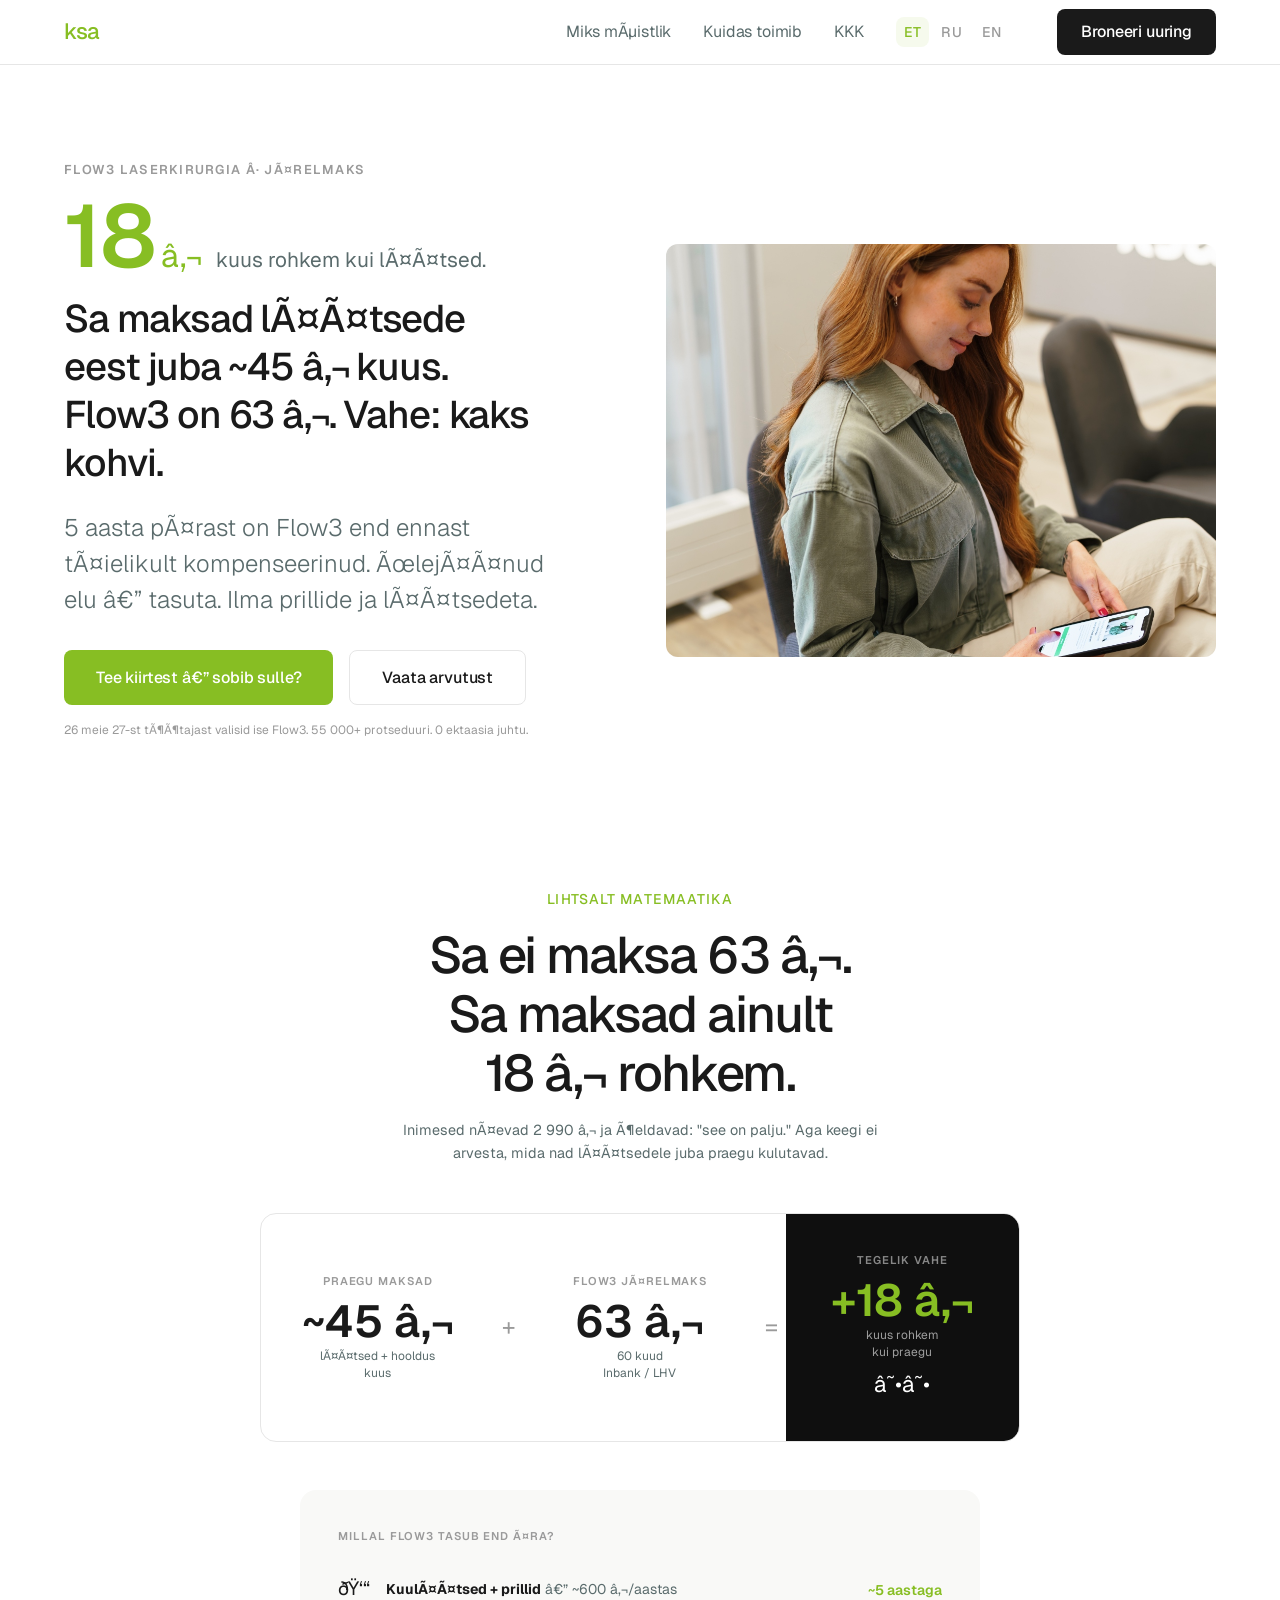
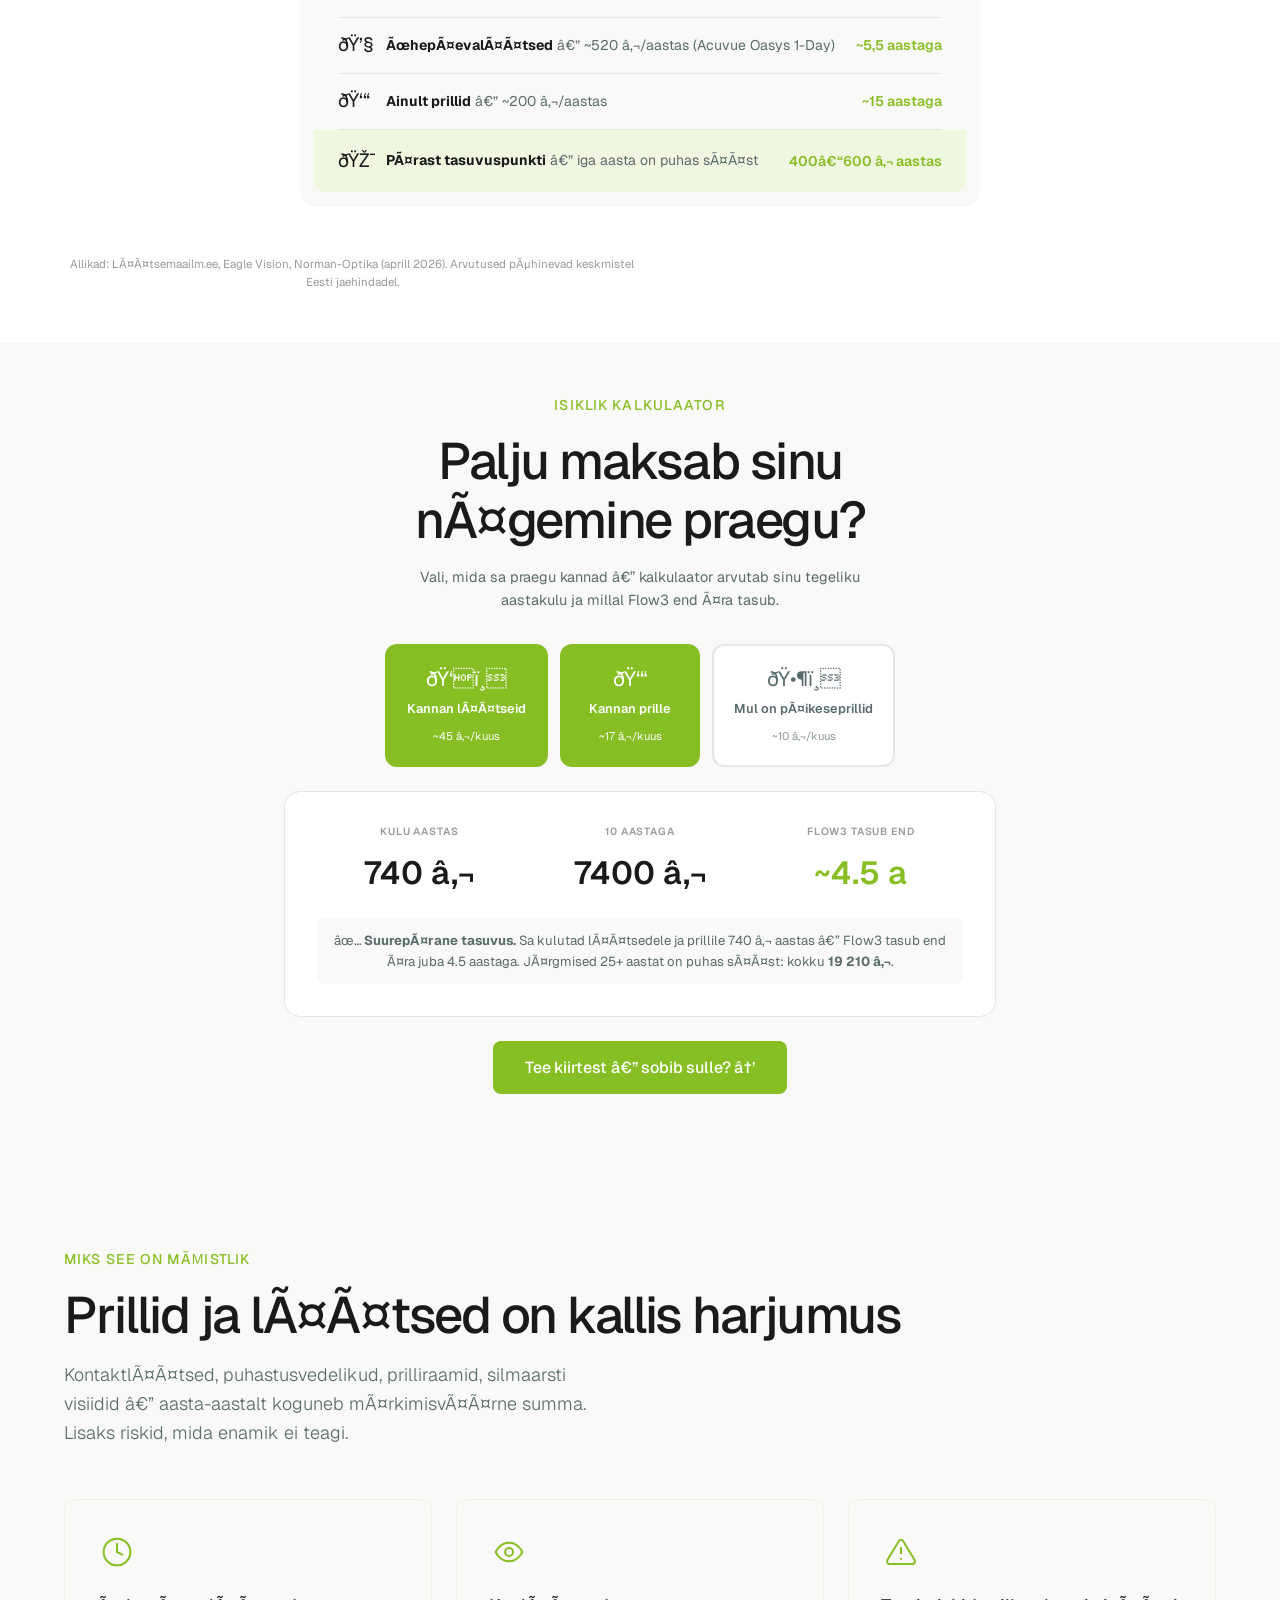
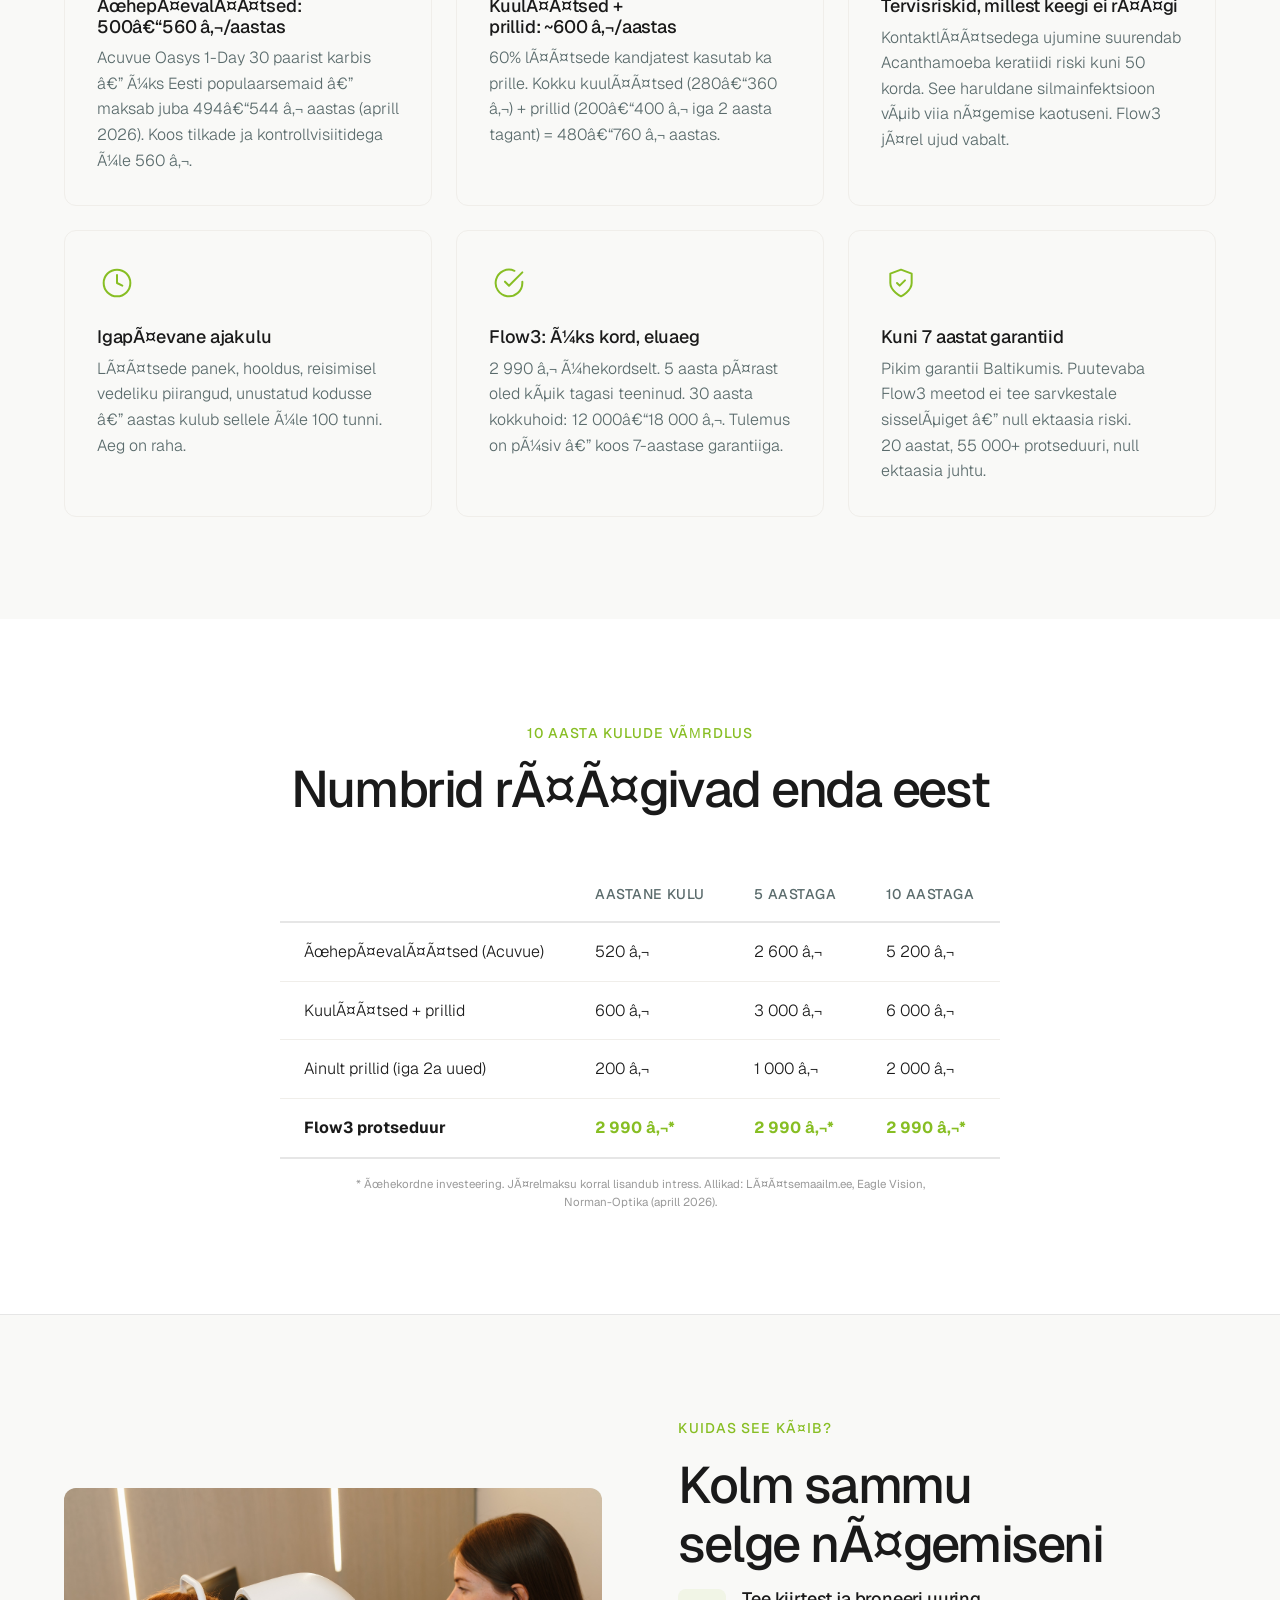
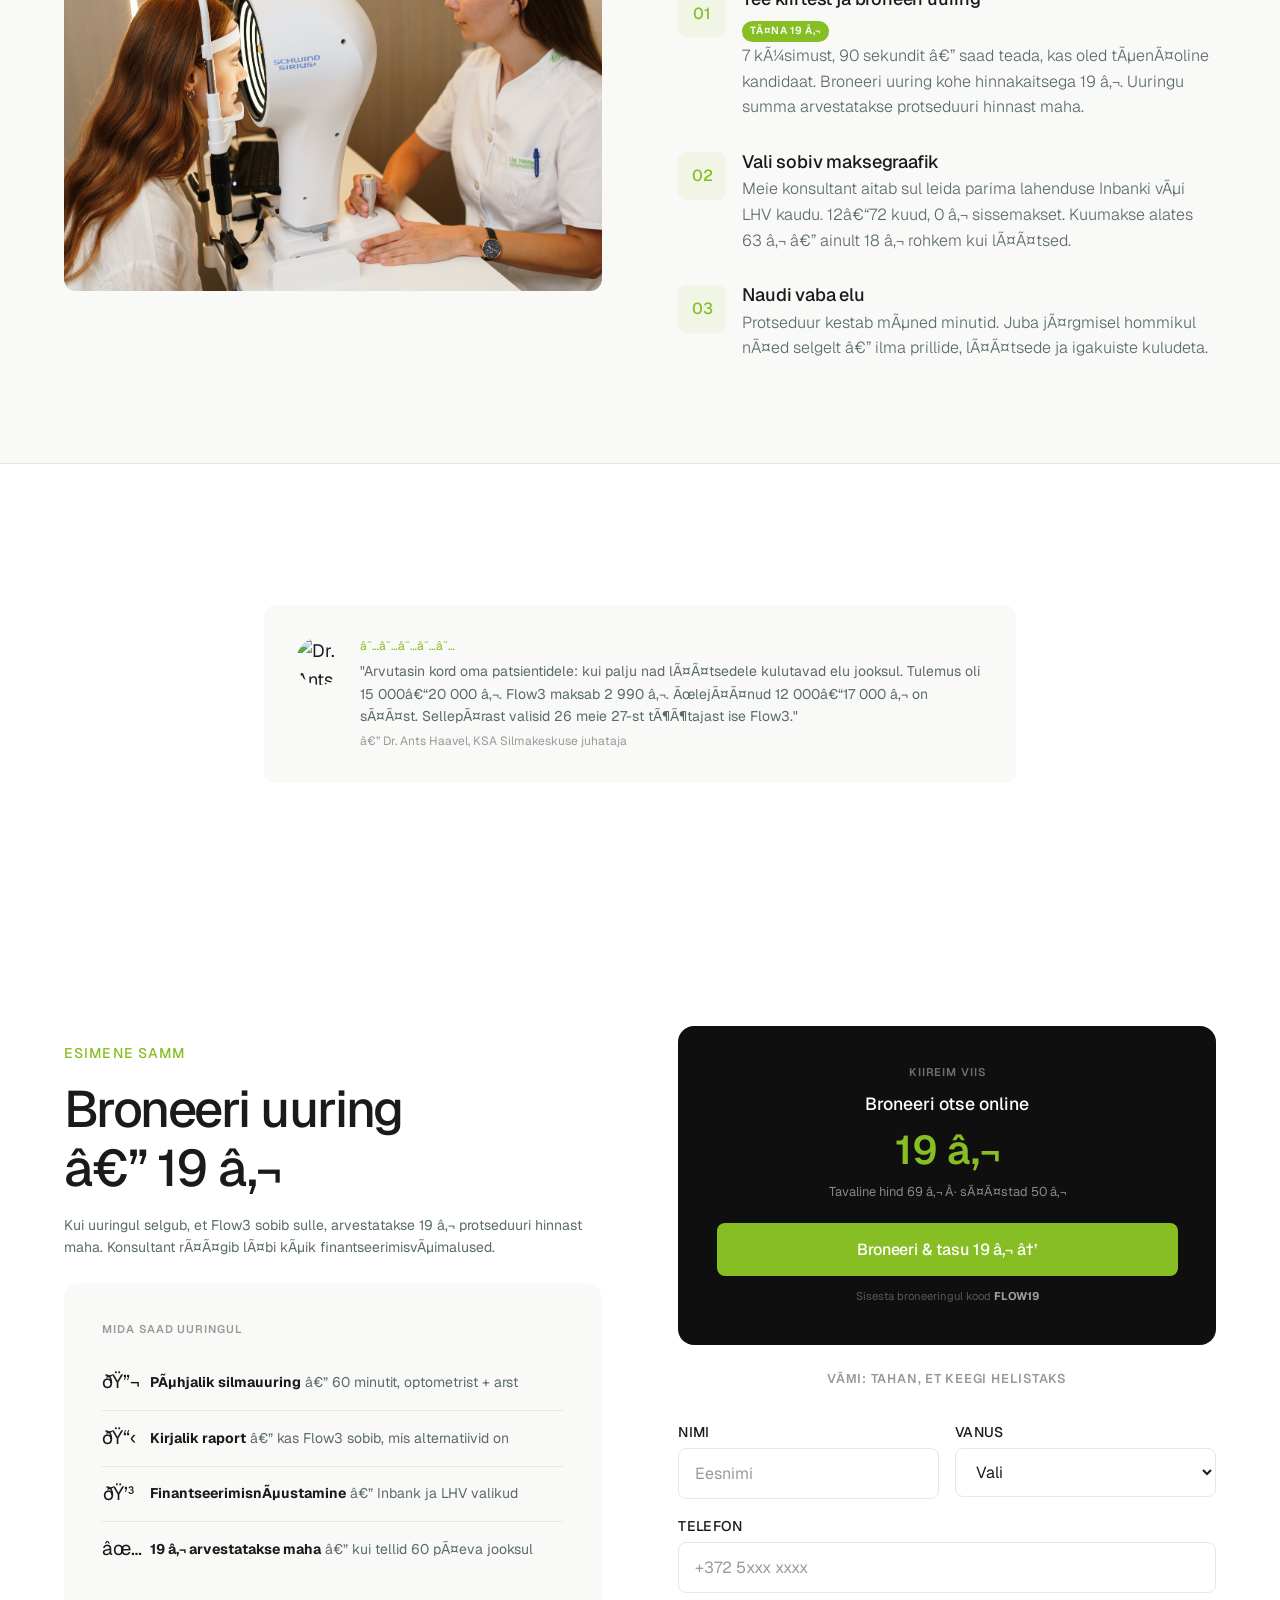
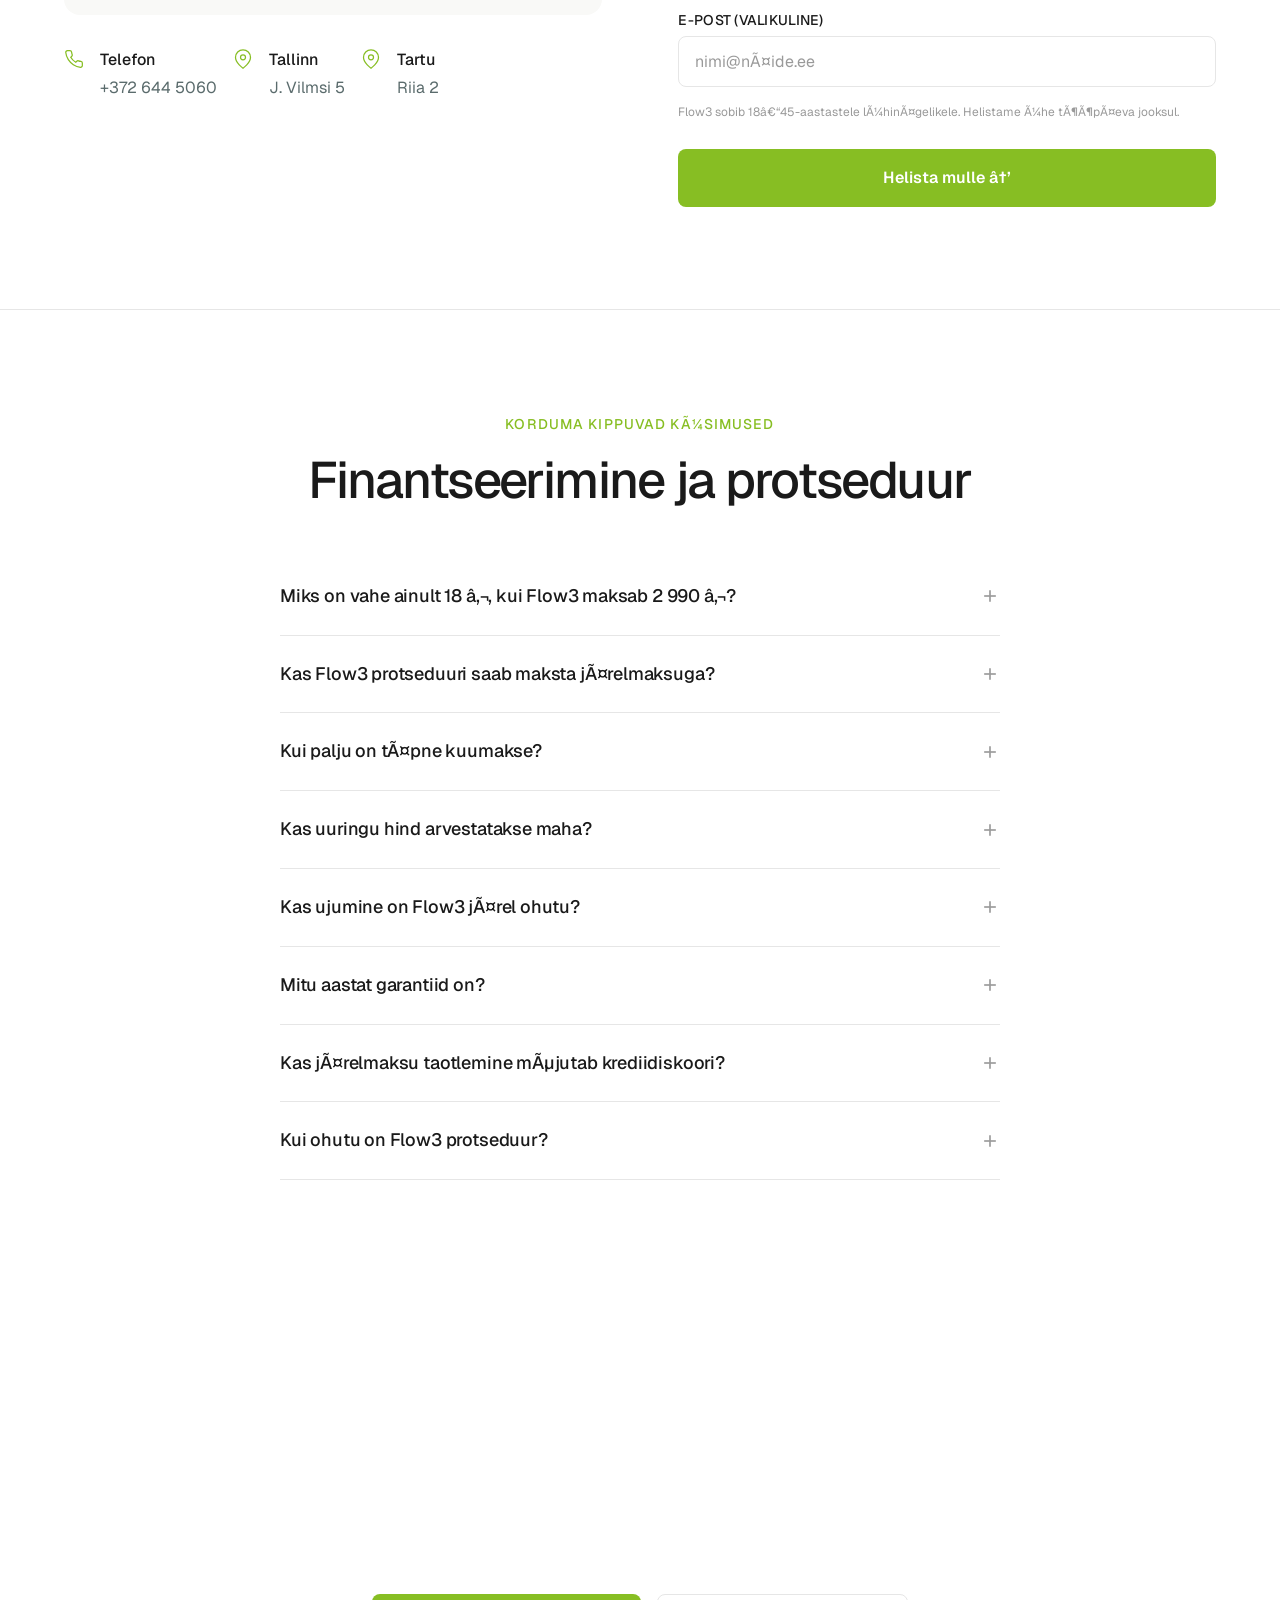
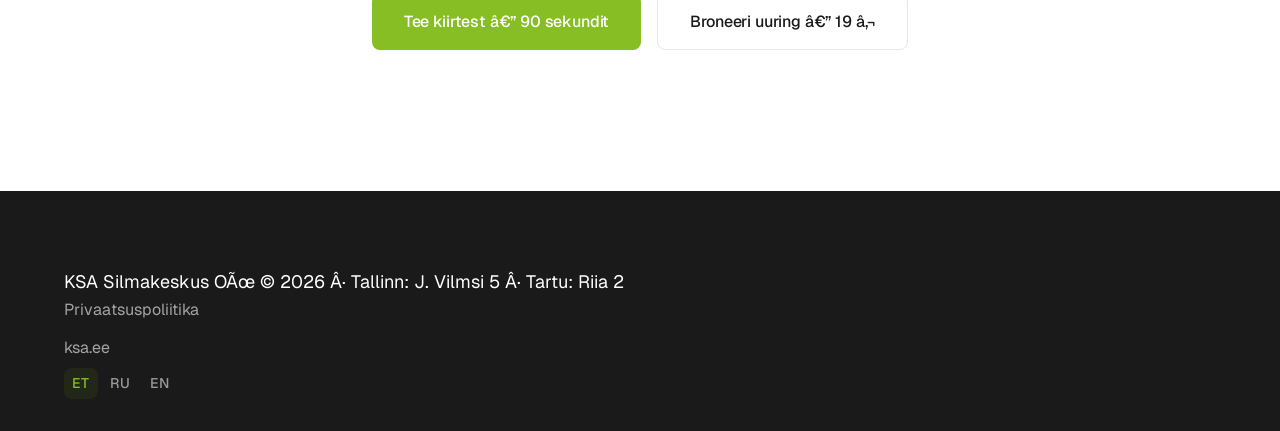
==== commit 16cfb4f5: "Fix: correct 'prismate' to 'selge' in ET process section title Co-Authored-By: Claude Sonnet 4.6 <no" ====
--- a/index.html
+++ b/index.html
@@ -583,7 +583,7 @@
       </div>
       <div>
         <div class="section__label">Kuidas see käib?</div>
-        <h2 class="section__title">Kolm sammu prismate nägemiseni</h2>
+        <h2 class="section__title">Kolm sammu selge nägemiseni</h2>
 
         <div class="process__steps">
           <div class="step reveal">
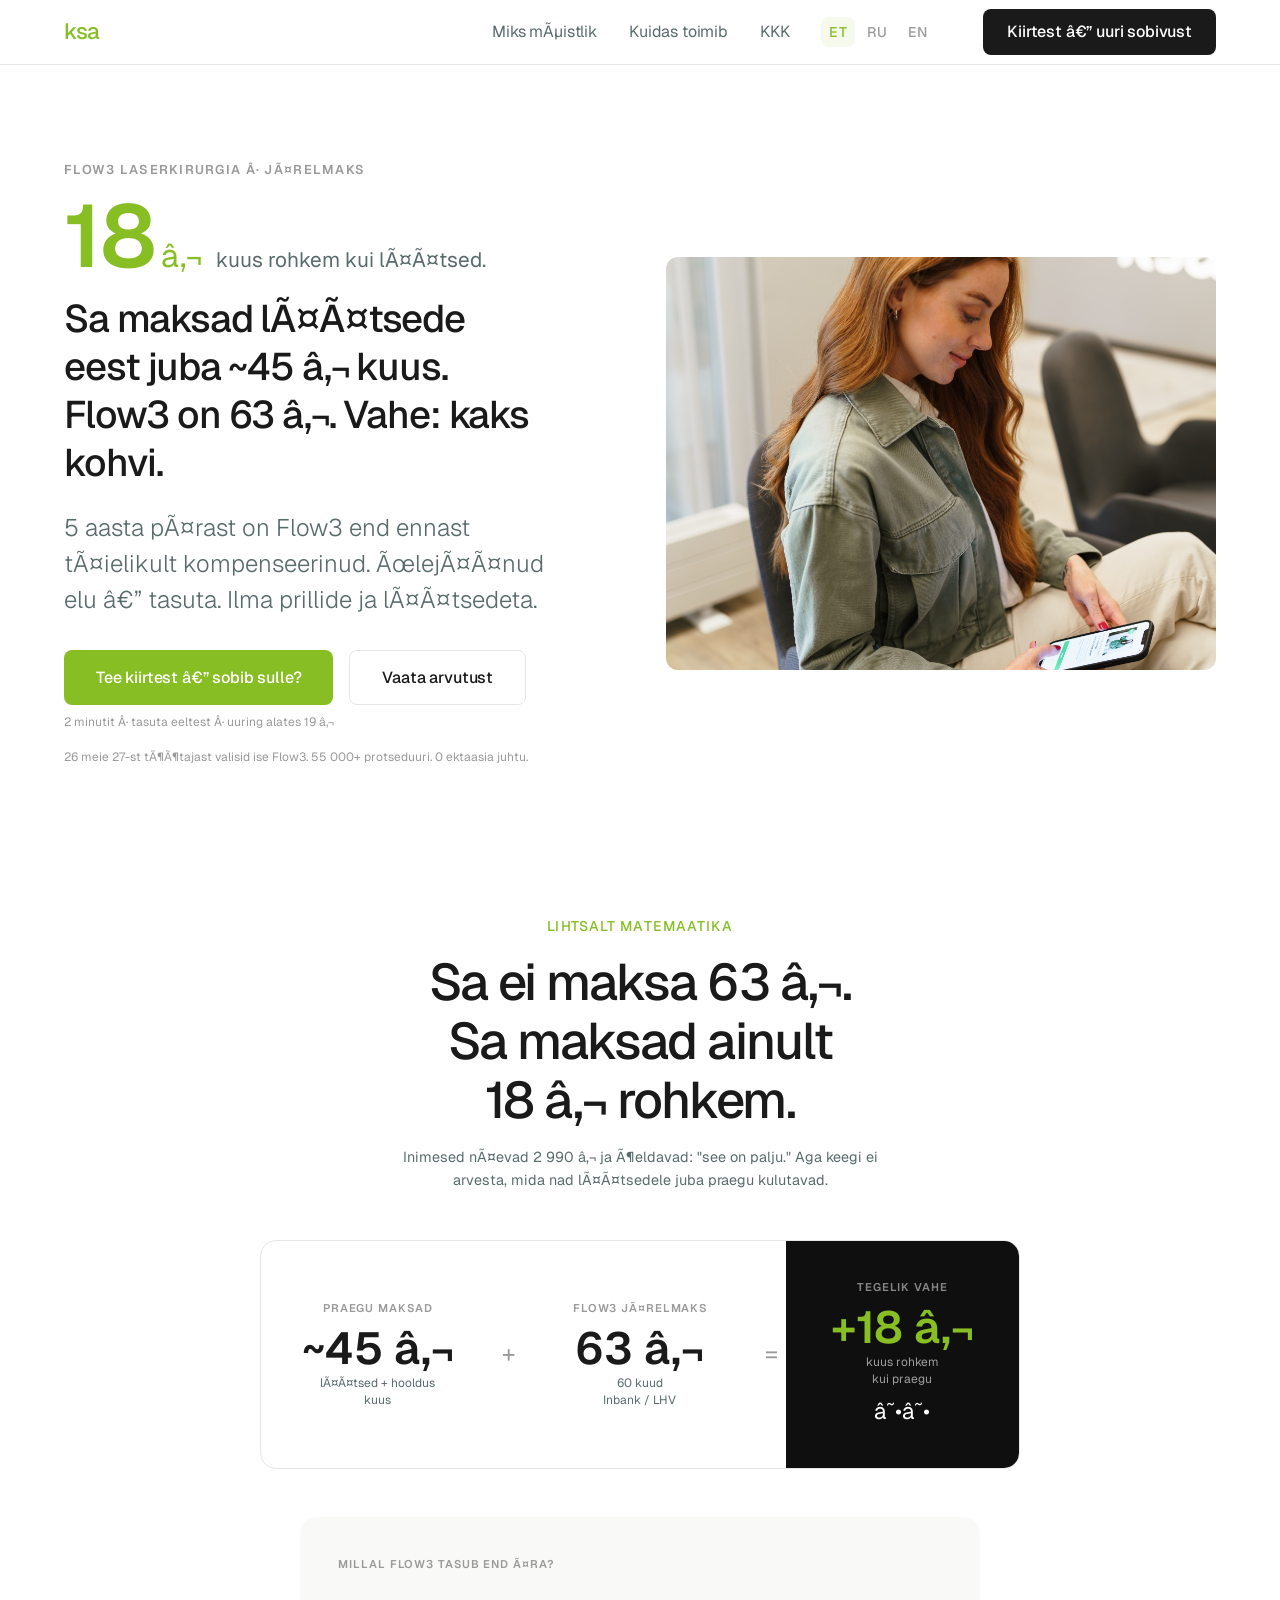
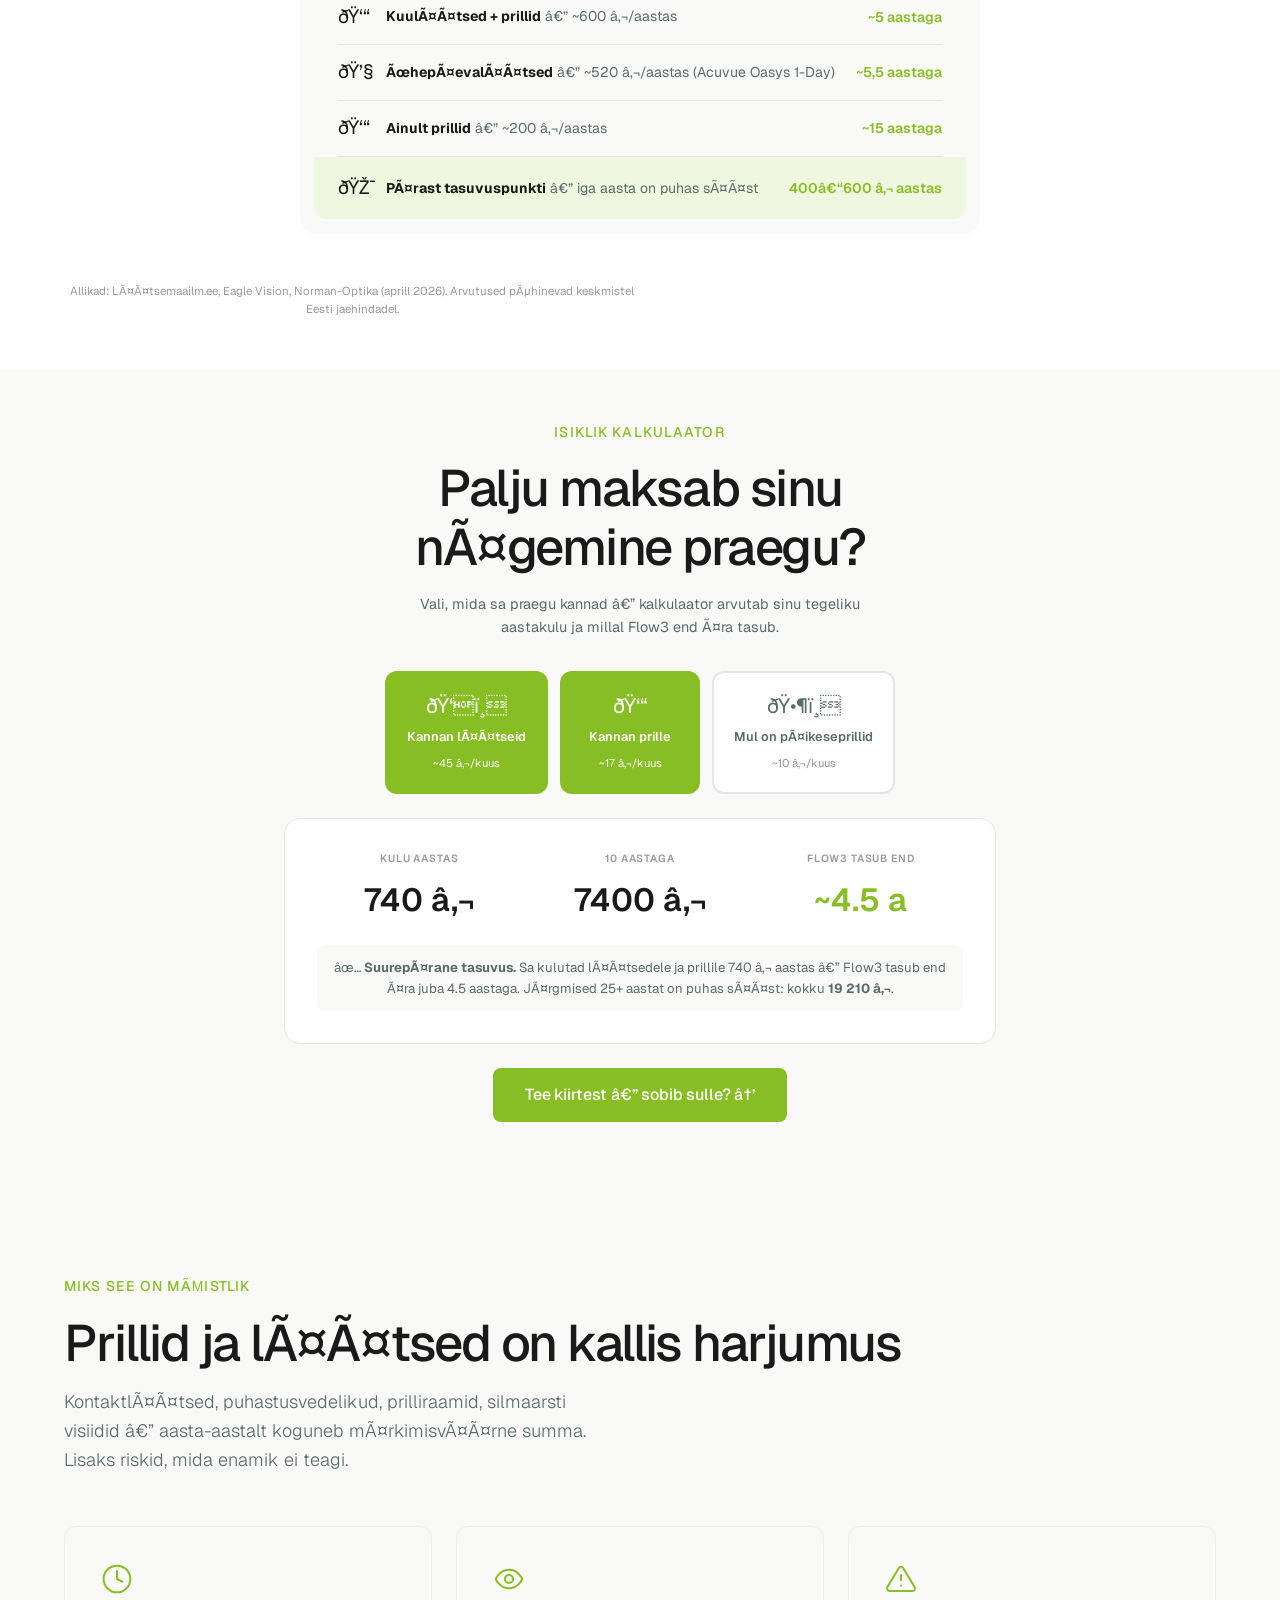
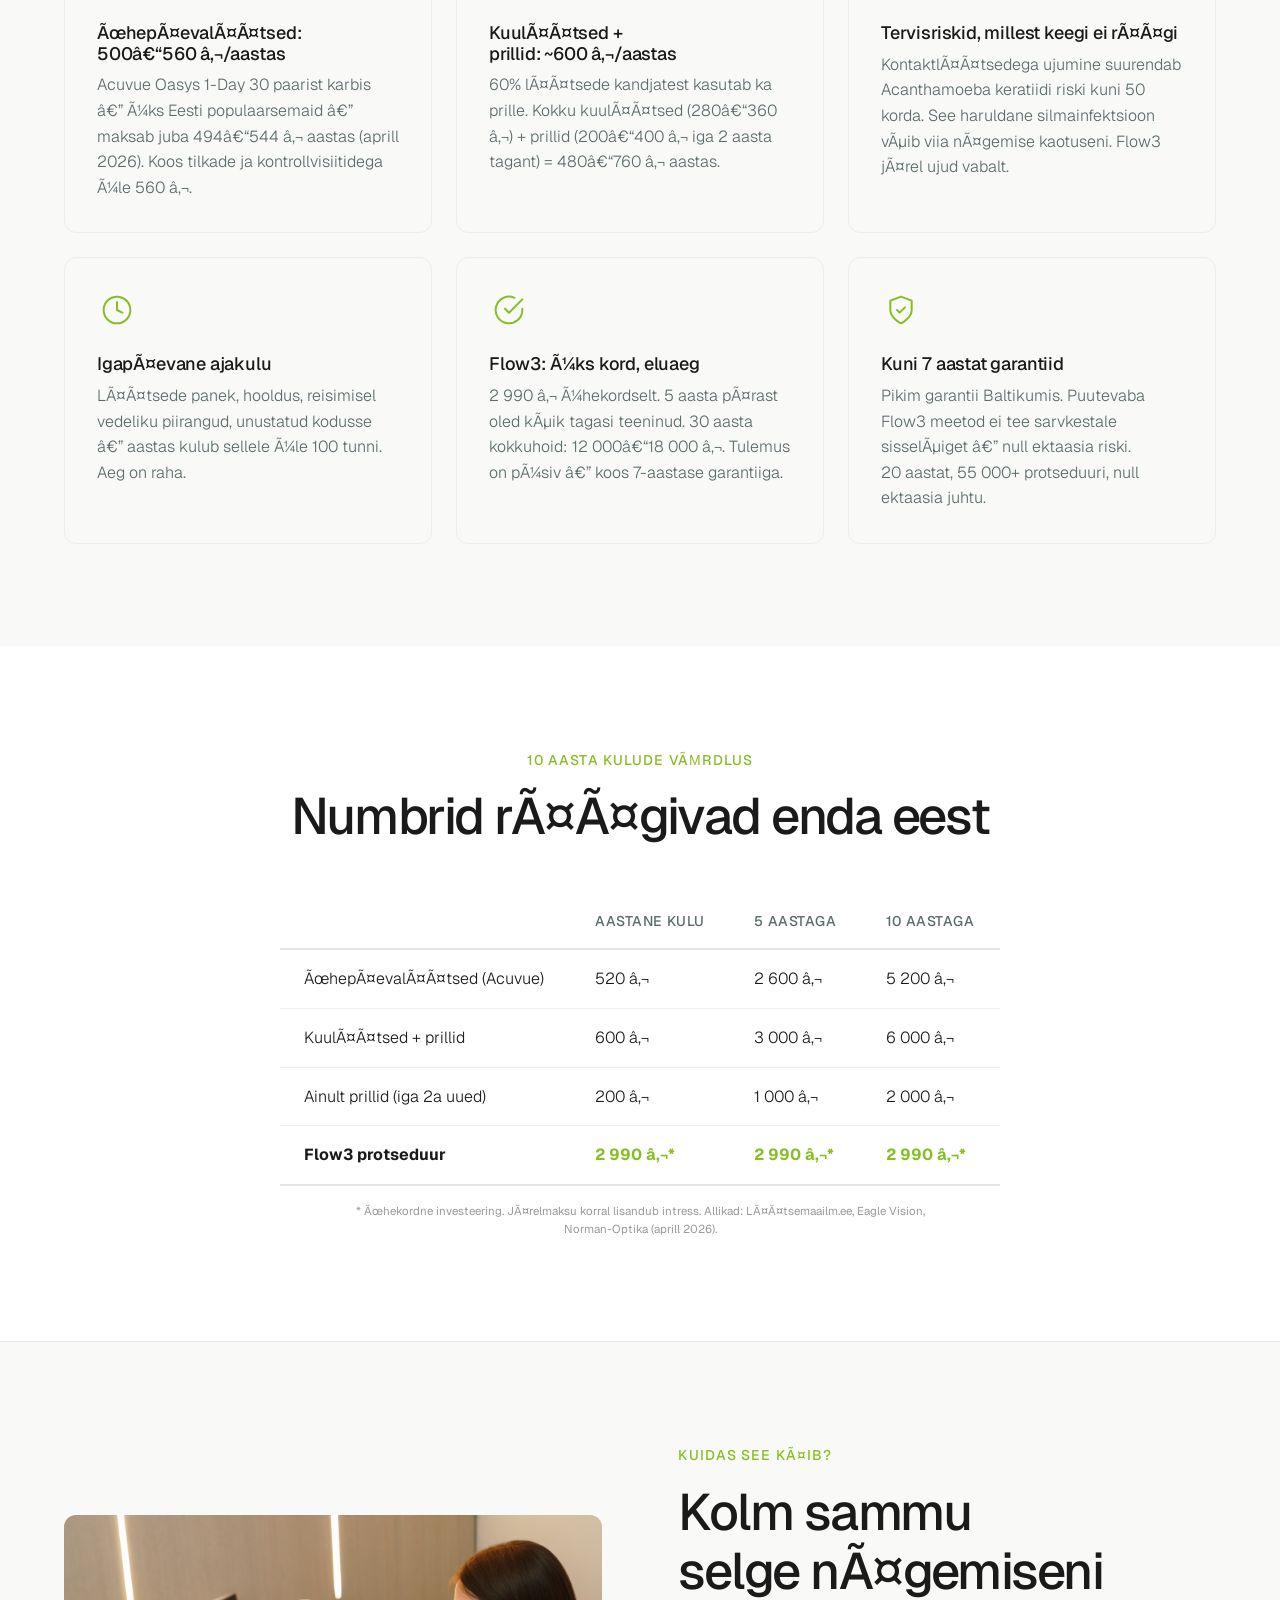
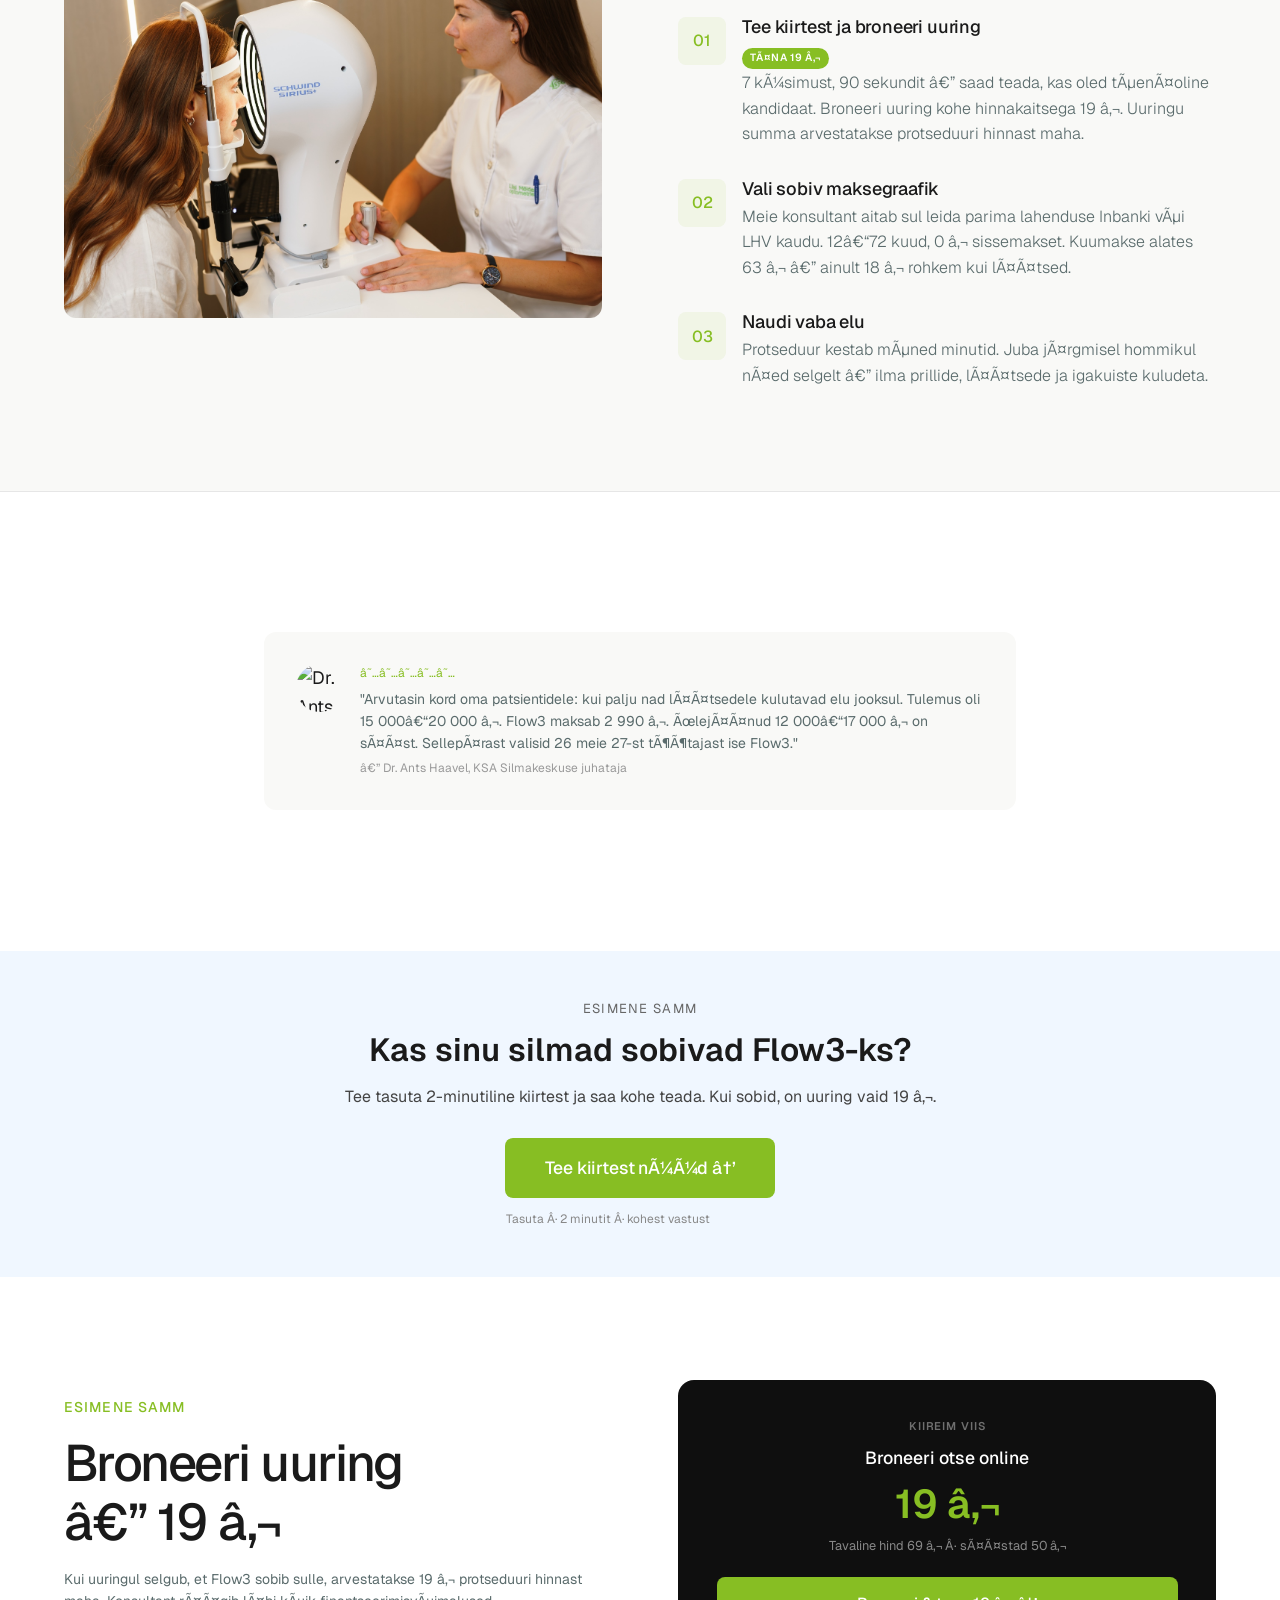
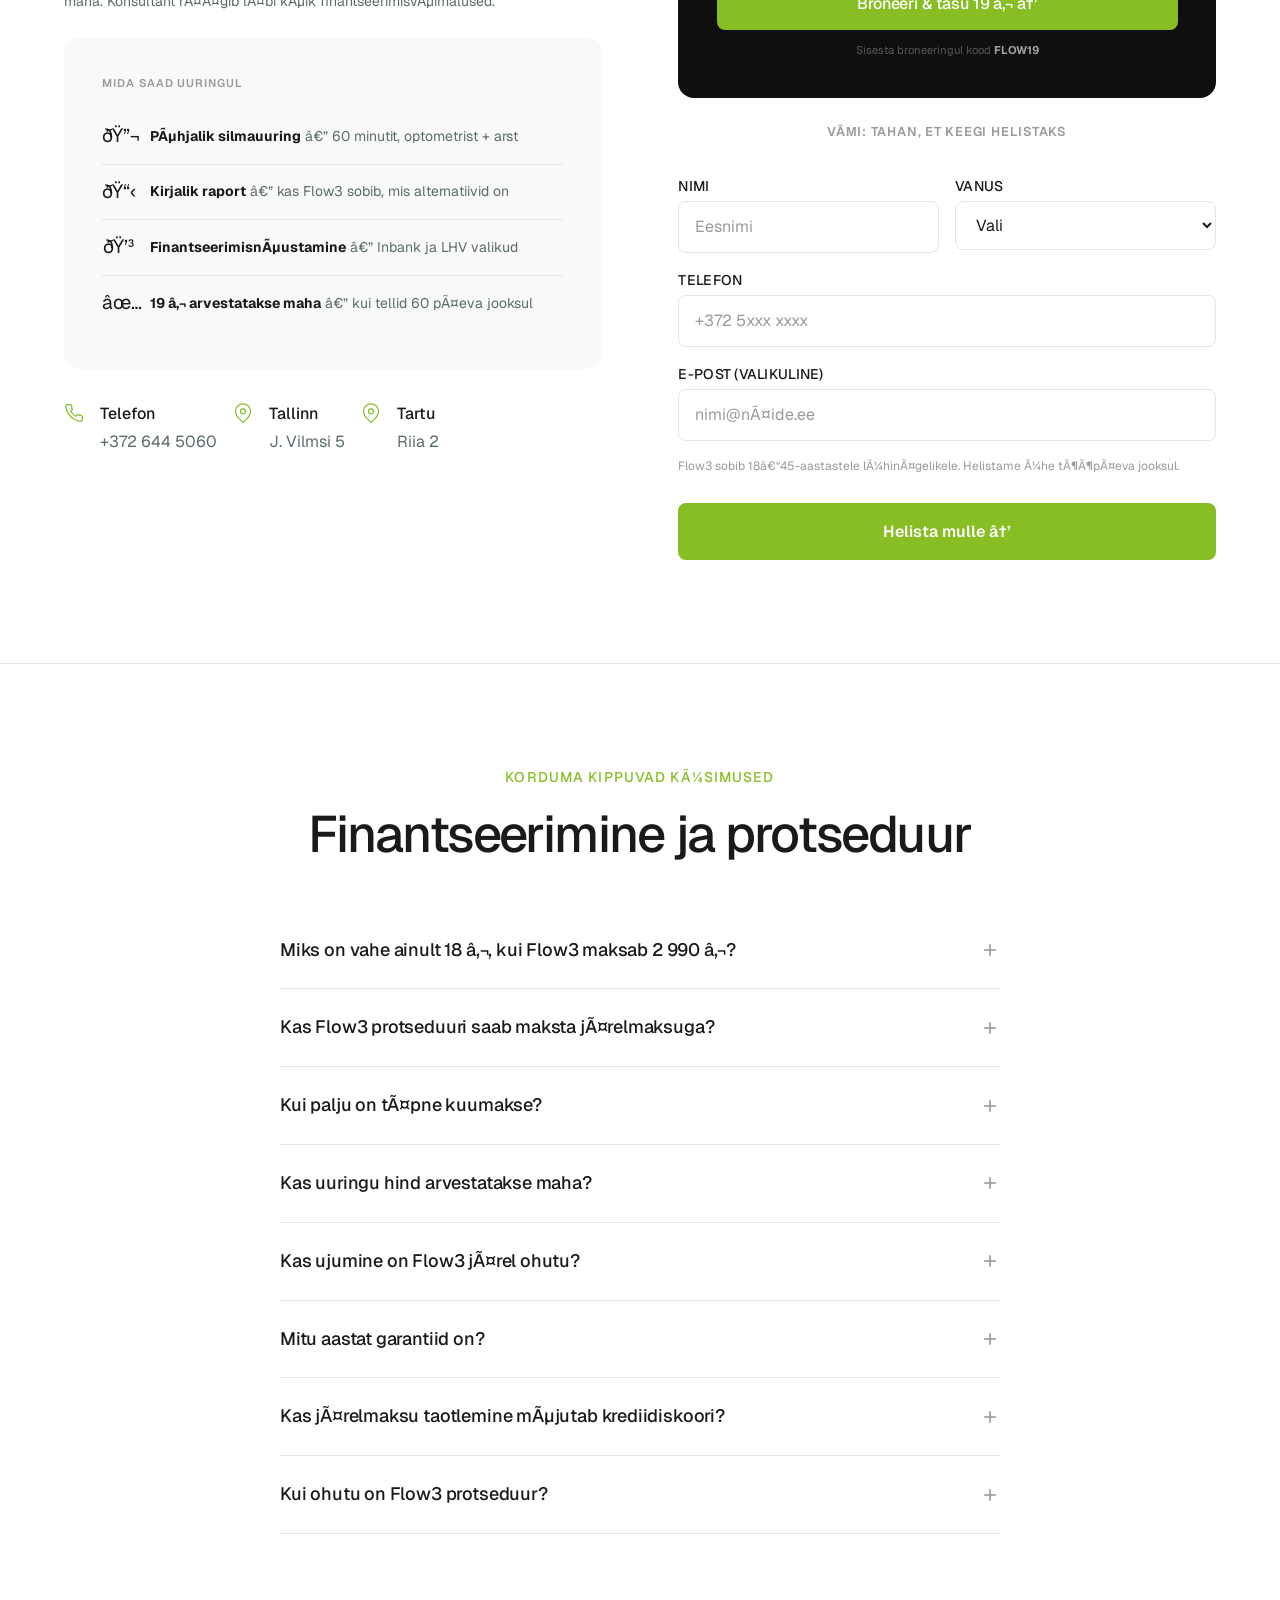
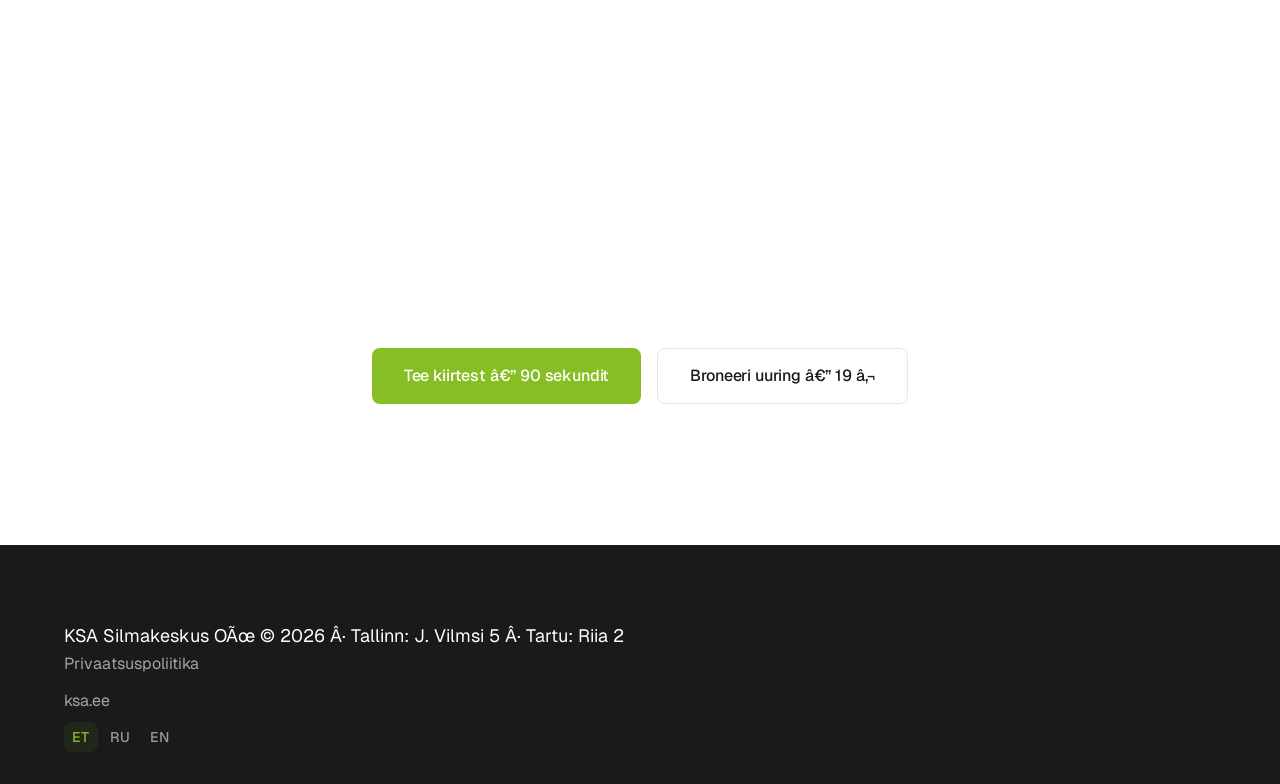
==== commit 0e216497: "Fix kiirtest URL to kiirtest.ksa.ee + add mid-page CTA + improve EN copy Co-Authored-By: Claude Sonn" ====
--- a/index.html
+++ b/index.html
@@ -192,6 +192,13 @@
       margin-top: 0.35rem;
     }
 
+    /* Hero note */
+    .hero__note {
+      font-size: 0.75rem;
+      color: var(--color-text-muted, #999);
+      margin-top: 0.5rem;
+    }
+
     /* Form button */
     .btn--finance {
       background: #87be23;
@@ -251,7 +258,7 @@
         <a href="/ru">RU</a>
         <a href="/en">EN</a>
       </div>
-      <a href="#broneeri" class="header__cta">Broneeri uuring</a>
+      <a href="https://kiirtest.ksa.ee" class="header__cta" target="_blank" rel="noopener noreferrer">Kiirtest — uuri sobivust</a>
     </nav>
     <button class="mobile-toggle" id="mobileToggle" aria-label="Menüü">
       <span></span><span></span><span></span>
@@ -279,9 +286,10 @@
         </div>
         <p class="hero__subtitle">5 aasta pärast on Flow3 end ennast täielikult kompenseerinud. Ülejäänud elu — tasuta. Ilma prillide ja läätsedeta.</p>
         <div class="hero__actions">
-          <a href="https://ksa-kiirtest-lp.vercel.app/flow3/kiirtest" target="_blank" rel="noopener noreferrer" class="btn btn--primary" onclick="gtag('event','hero_cta_click',{event_category:'Finance LP'})">Tee kiirtest — sobib sulle?</a>
+          <a href="https://kiirtest.ksa.ee" target="_blank" rel="noopener noreferrer" class="btn btn--primary" onclick="gtag('event','hero_cta_click',{event_category:'Finance LP'})">Tee kiirtest — sobib sulle?</a>
           <a href="#matemaatika" class="btn btn--outline">Vaata arvutust</a>
         </div>
+        <p class="hero__note">2 minutit · tasuta eeltest · uuring alates 19 €</p>
         <p style="font-size:0.75rem; color:var(--color-text-muted,#999); margin-top:1rem;">26 meie 27-st töötajast valisid ise Flow3. 55 000+ protseduuri. 0 ektaasia juhtu.</p>
       </div>
       <div class="hero__image">
@@ -397,7 +405,7 @@
     </div>
 
     <div style="text-align:center; margin-top:1.5rem;">
-      <a href="https://ksa-kiirtest-lp.vercel.app/flow3/kiirtest" target="_blank" rel="noopener noreferrer" class="btn btn--primary">
+      <a href="https://kiirtest.ksa.ee" target="_blank" rel="noopener noreferrer" class="btn btn--primary">
         Tee kiirtest — sobib sulle? →
       </a>
     </div>
@@ -628,6 +636,16 @@
   </div>
 </section>
 
+<section class="kiirtest-cta" style="background:#f0f7ff;padding:48px 24px;text-align:center;margin:0;">
+  <div style="max-width:640px;margin:0 auto;">
+    <p style="font-size:13px;text-transform:uppercase;letter-spacing:0.1em;color:#666;margin-bottom:12px;">Esimene samm</p>
+    <h2 style="font-size:clamp(1.5rem,3vw,2rem);font-weight:600;margin-bottom:16px;">Kas sinu silmad sobivad Flow3-ks?</h2>
+    <p style="font-size:1rem;color:#444;margin-bottom:28px;line-height:1.6;">Tee tasuta 2-minutiline kiirtest ja saa kohe teada. Kui sobid, on uuring vaid 19 €.</p>
+    <a href="https://kiirtest.ksa.ee" target="_blank" rel="noopener noreferrer" class="btn btn--primary" style="font-size:1.1rem;padding:16px 40px;" onclick="gtag('event','kiirtest_cta_click',{event_category:'Finance LP',event_label:'mid_page'})">Tee kiirtest nüüd →</a>
+    <p style="font-size:12px;color:#888;margin-top:12px;">Tasuta · 2 minutit · kohest vastust</p>
+  </div>
+</section>
+
 <!-- ===== CONTACT FORM ===== -->
 <section class="contact" id="broneeri">
   <div class="container">
@@ -814,7 +832,7 @@
     <h2 style="font-size:clamp(1.5rem,3vw,2.2rem); font-weight:600; color:#fff; margin-bottom:0.75rem; line-height:1.25;">Vahe on ainult 18 € kuus.<br>Aga otsus muudab kogu elu.</h2>
     <p style="color:rgba(255,255,255,0.6); font-size:0.9rem; margin-bottom:2rem; max-width:480px; margin-left:auto; margin-right:auto; line-height:1.6;">Tee kiirtest ja broneeri uuring. 7 minutit täna = aastad selget nägemist ilma läätsedeta.</p>
     <div style="display:flex; gap:1rem; justify-content:center; flex-wrap:wrap;">
-      <a href="https://ksa-kiirtest-lp.vercel.app/flow3/kiirtest" target="_blank" rel="noopener noreferrer" class="btn btn--primary btn--lg"
+      <a href="https://kiirtest.ksa.ee" target="_blank" rel="noopener noreferrer" class="btn btn--primary btn--lg"
          onclick="gtag('event','conversion',{send_to:'AW-18030087653/lXXnCMHKwI8cEOWbtZVD'}); fbq('track','Lead',{content_name:'Finance LP final CTA'});">
         Tee kiirtest — 90 sekundit
       </a>
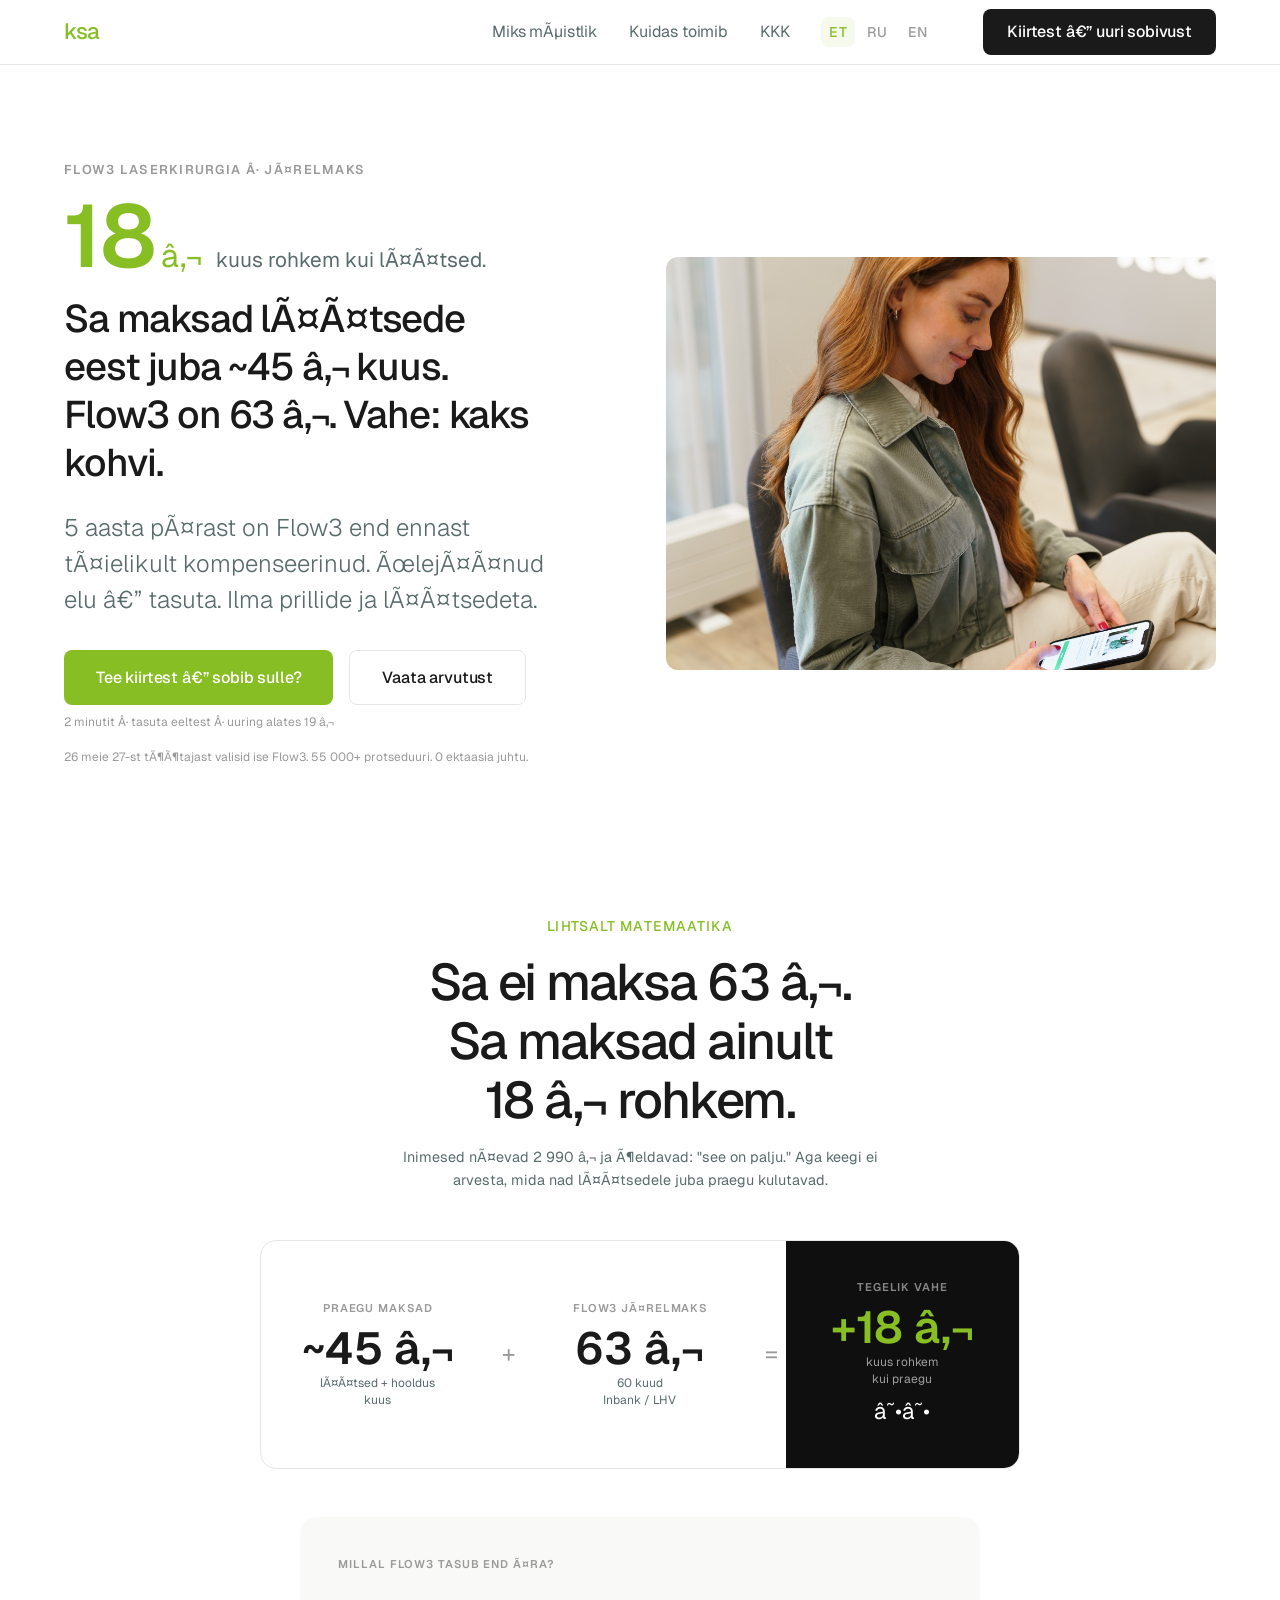
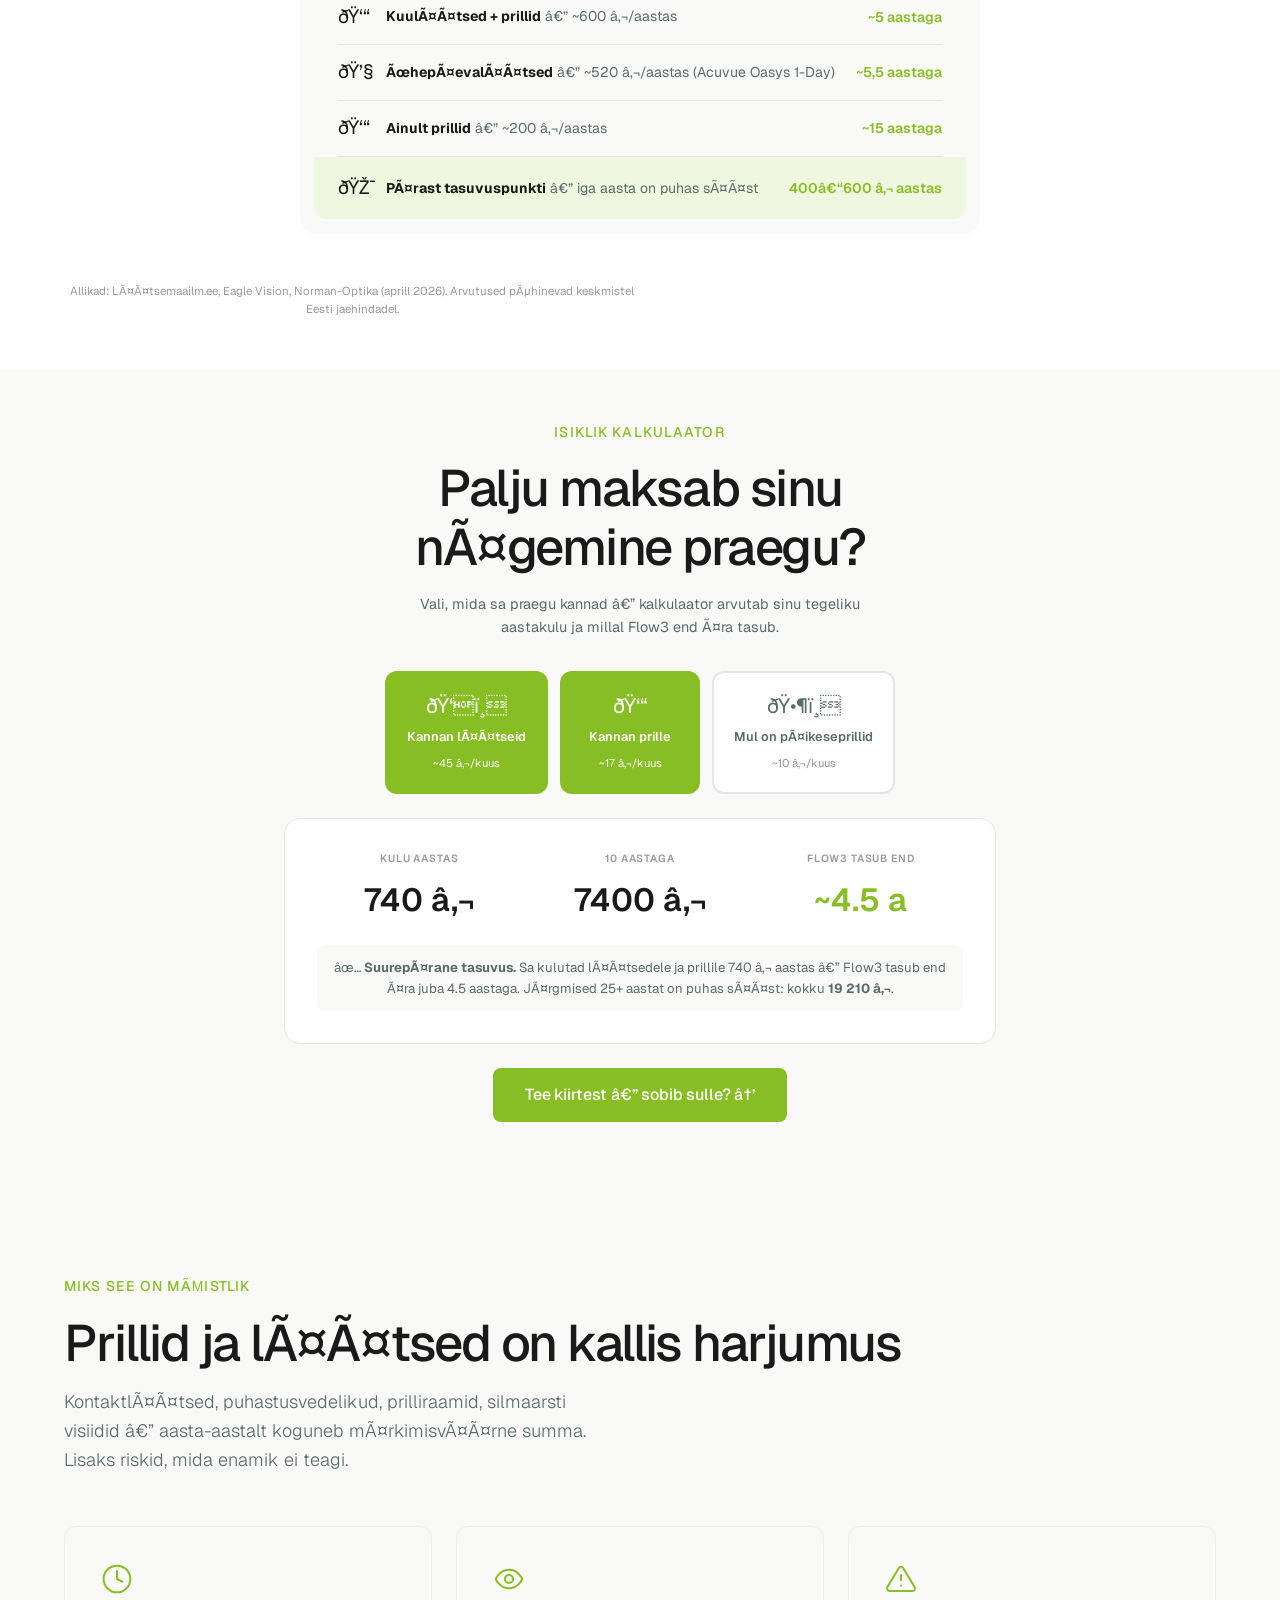
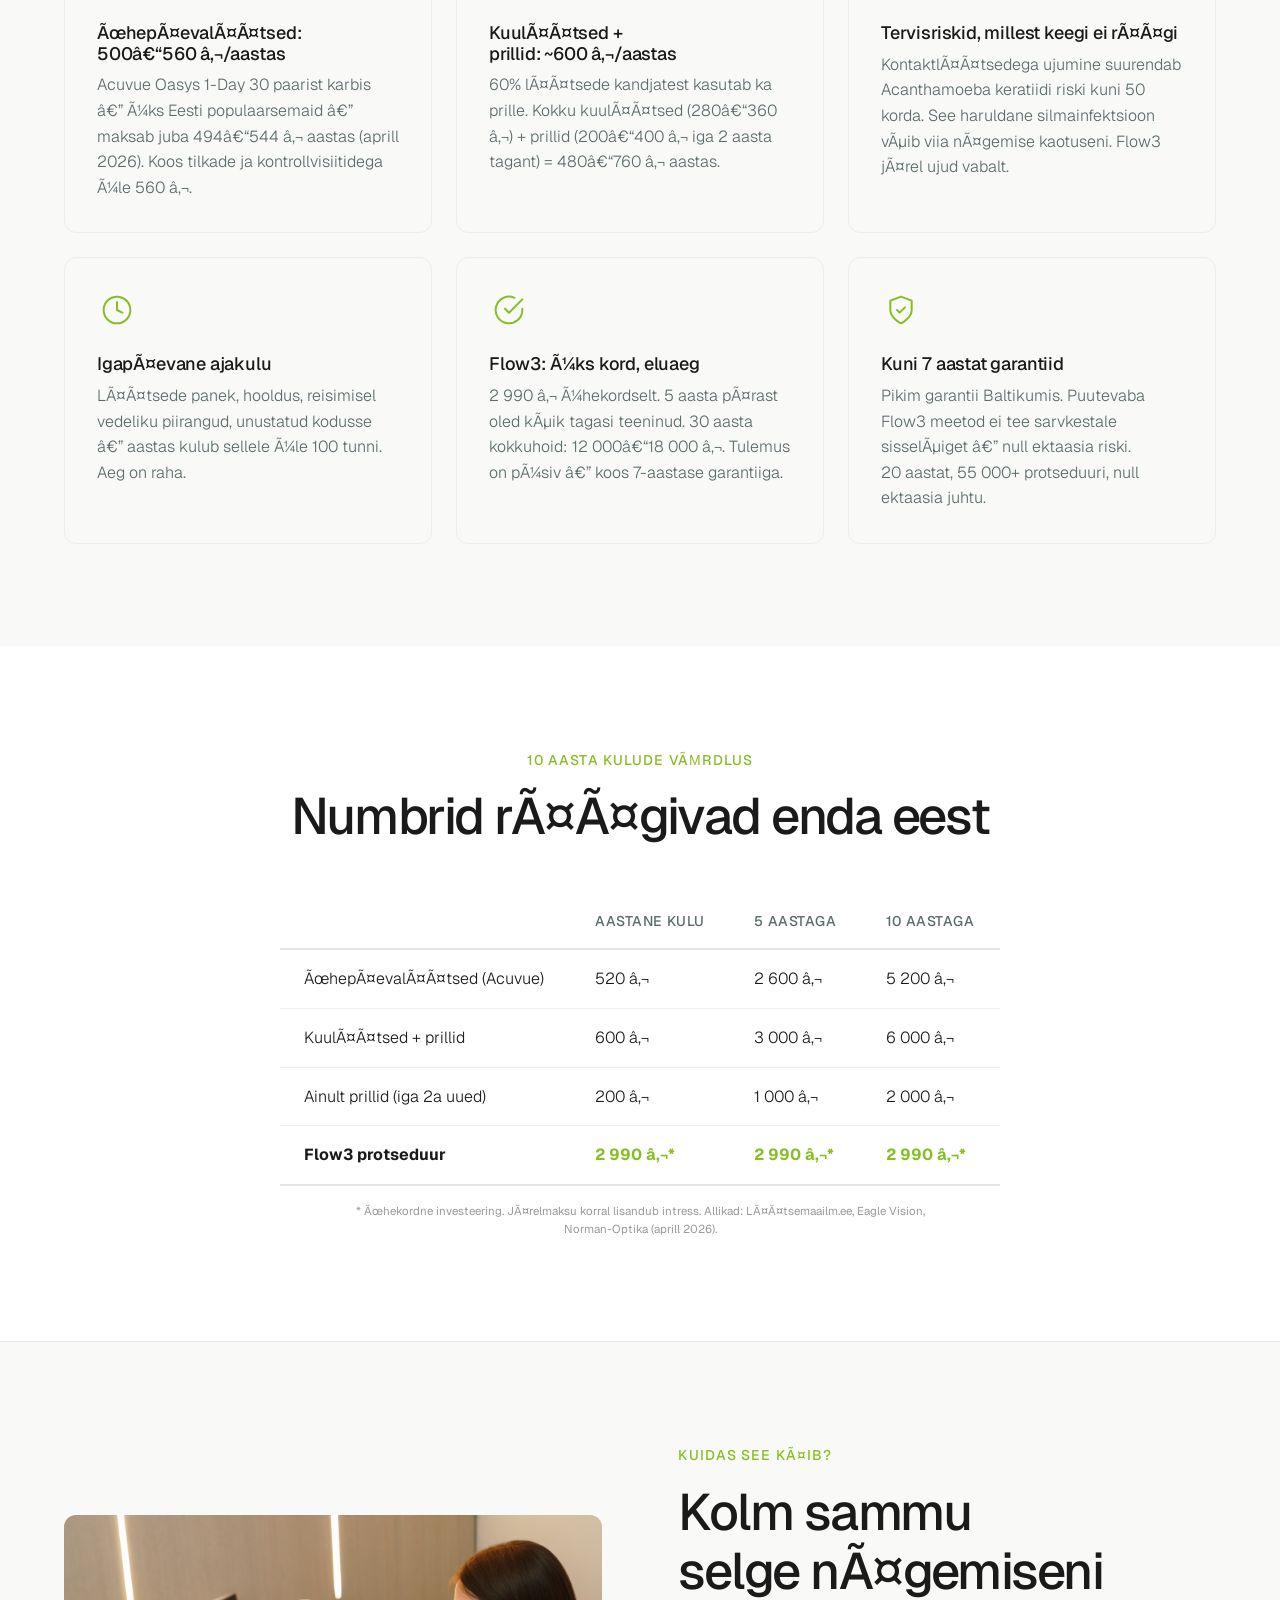
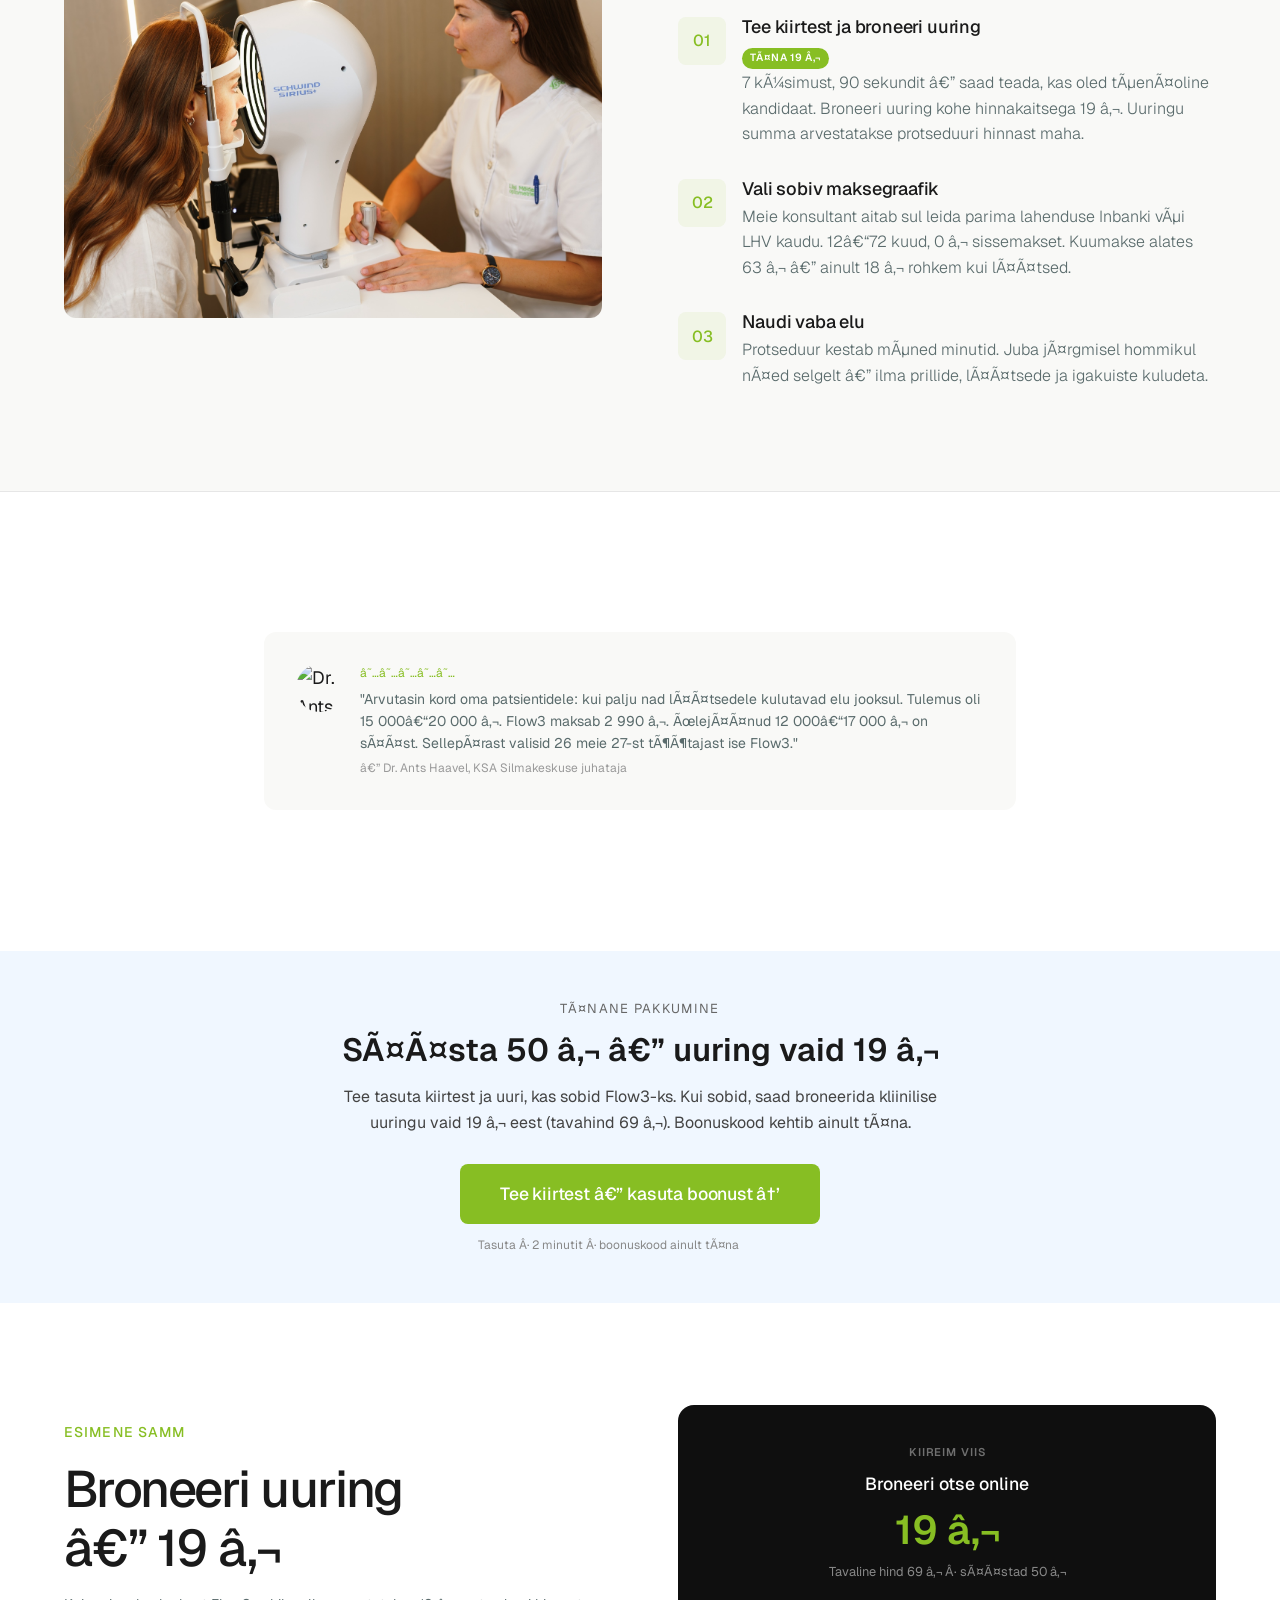
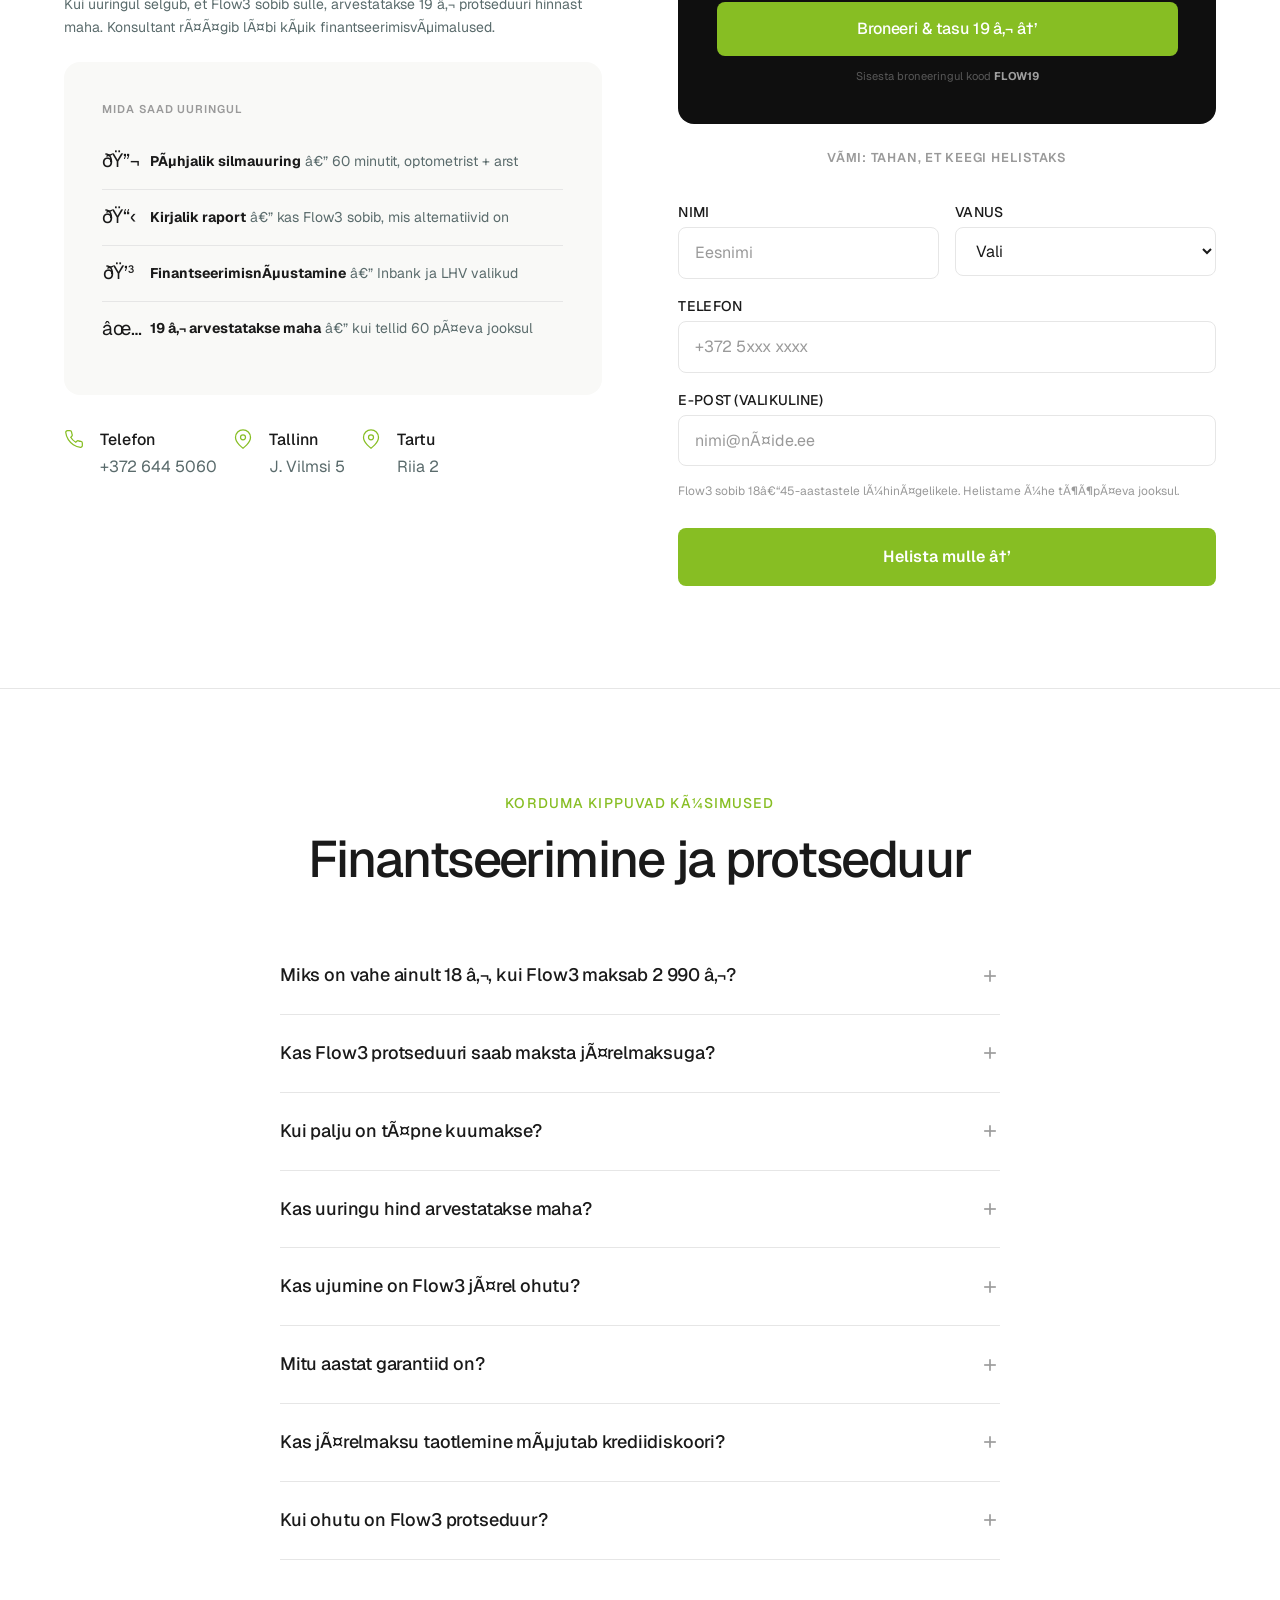
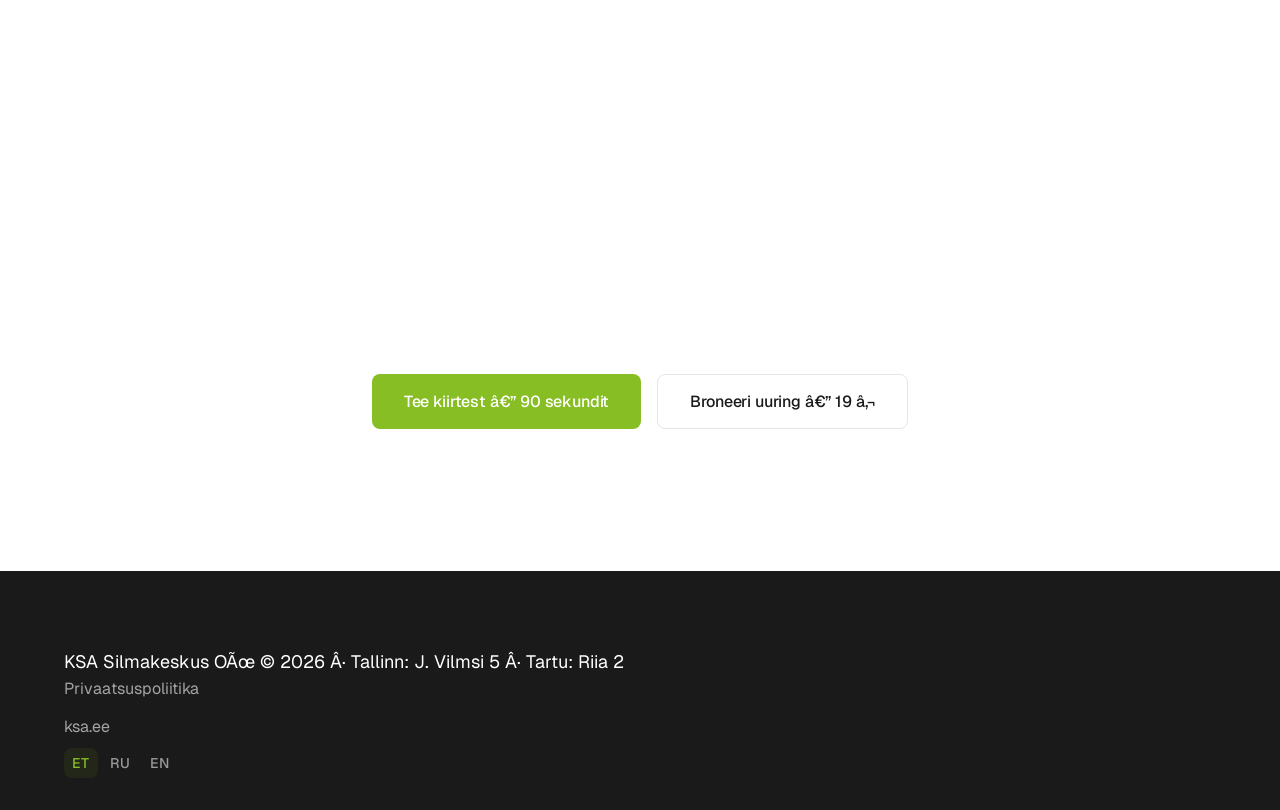
==== commit 0af71c0b: "Update kiirtest CTA: bonus code + save 50€ messaging" ====
--- a/index.html
+++ b/index.html
@@ -638,11 +638,11 @@
 
 <section class="kiirtest-cta" style="background:#f0f7ff;padding:48px 24px;text-align:center;margin:0;">
   <div style="max-width:640px;margin:0 auto;">
-    <p style="font-size:13px;text-transform:uppercase;letter-spacing:0.1em;color:#666;margin-bottom:12px;">Esimene samm</p>
-    <h2 style="font-size:clamp(1.5rem,3vw,2rem);font-weight:600;margin-bottom:16px;">Kas sinu silmad sobivad Flow3-ks?</h2>
-    <p style="font-size:1rem;color:#444;margin-bottom:28px;line-height:1.6;">Tee tasuta 2-minutiline kiirtest ja saa kohe teada. Kui sobid, on uuring vaid 19 €.</p>
-    <a href="https://kiirtest.ksa.ee" target="_blank" rel="noopener noreferrer" class="btn btn--primary" style="font-size:1.1rem;padding:16px 40px;" onclick="gtag('event','kiirtest_cta_click',{event_category:'Finance LP',event_label:'mid_page'})">Tee kiirtest nüüd →</a>
-    <p style="font-size:12px;color:#888;margin-top:12px;">Tasuta · 2 minutit · kohest vastust</p>
+    <p style="font-size:13px;text-transform:uppercase;letter-spacing:0.1em;color:#666;margin-bottom:12px;">Tänane pakkumine</p>
+    <h2 style="font-size:clamp(1.5rem,3vw,2rem);font-weight:600;margin-bottom:16px;">Säästa 50 € — uuring vaid 19 €</h2>
+    <p style="font-size:1rem;color:#444;margin-bottom:28px;line-height:1.6;">Tee tasuta kiirtest ja uuri, kas sobid Flow3-ks. Kui sobid, saad broneerida kliinilise uuringu vaid 19 € eest (tavahind 69 €). Boonuskood kehtib ainult täna.</p>
+    <a href="https://kiirtest.ksa.ee" target="_blank" rel="noopener noreferrer" class="btn btn--primary" style="font-size:1.1rem;padding:16px 40px;" onclick="gtag('event','kiirtest_cta_click',{event_category:'Finance LP',event_label:'mid_page_bonus'})">Tee kiirtest — kasuta boonust →</a>
+    <p style="font-size:12px;color:#888;margin-top:12px;">Tasuta · 2 minutit · boonuskood ainult täna</p>
   </div>
 </section>
 
